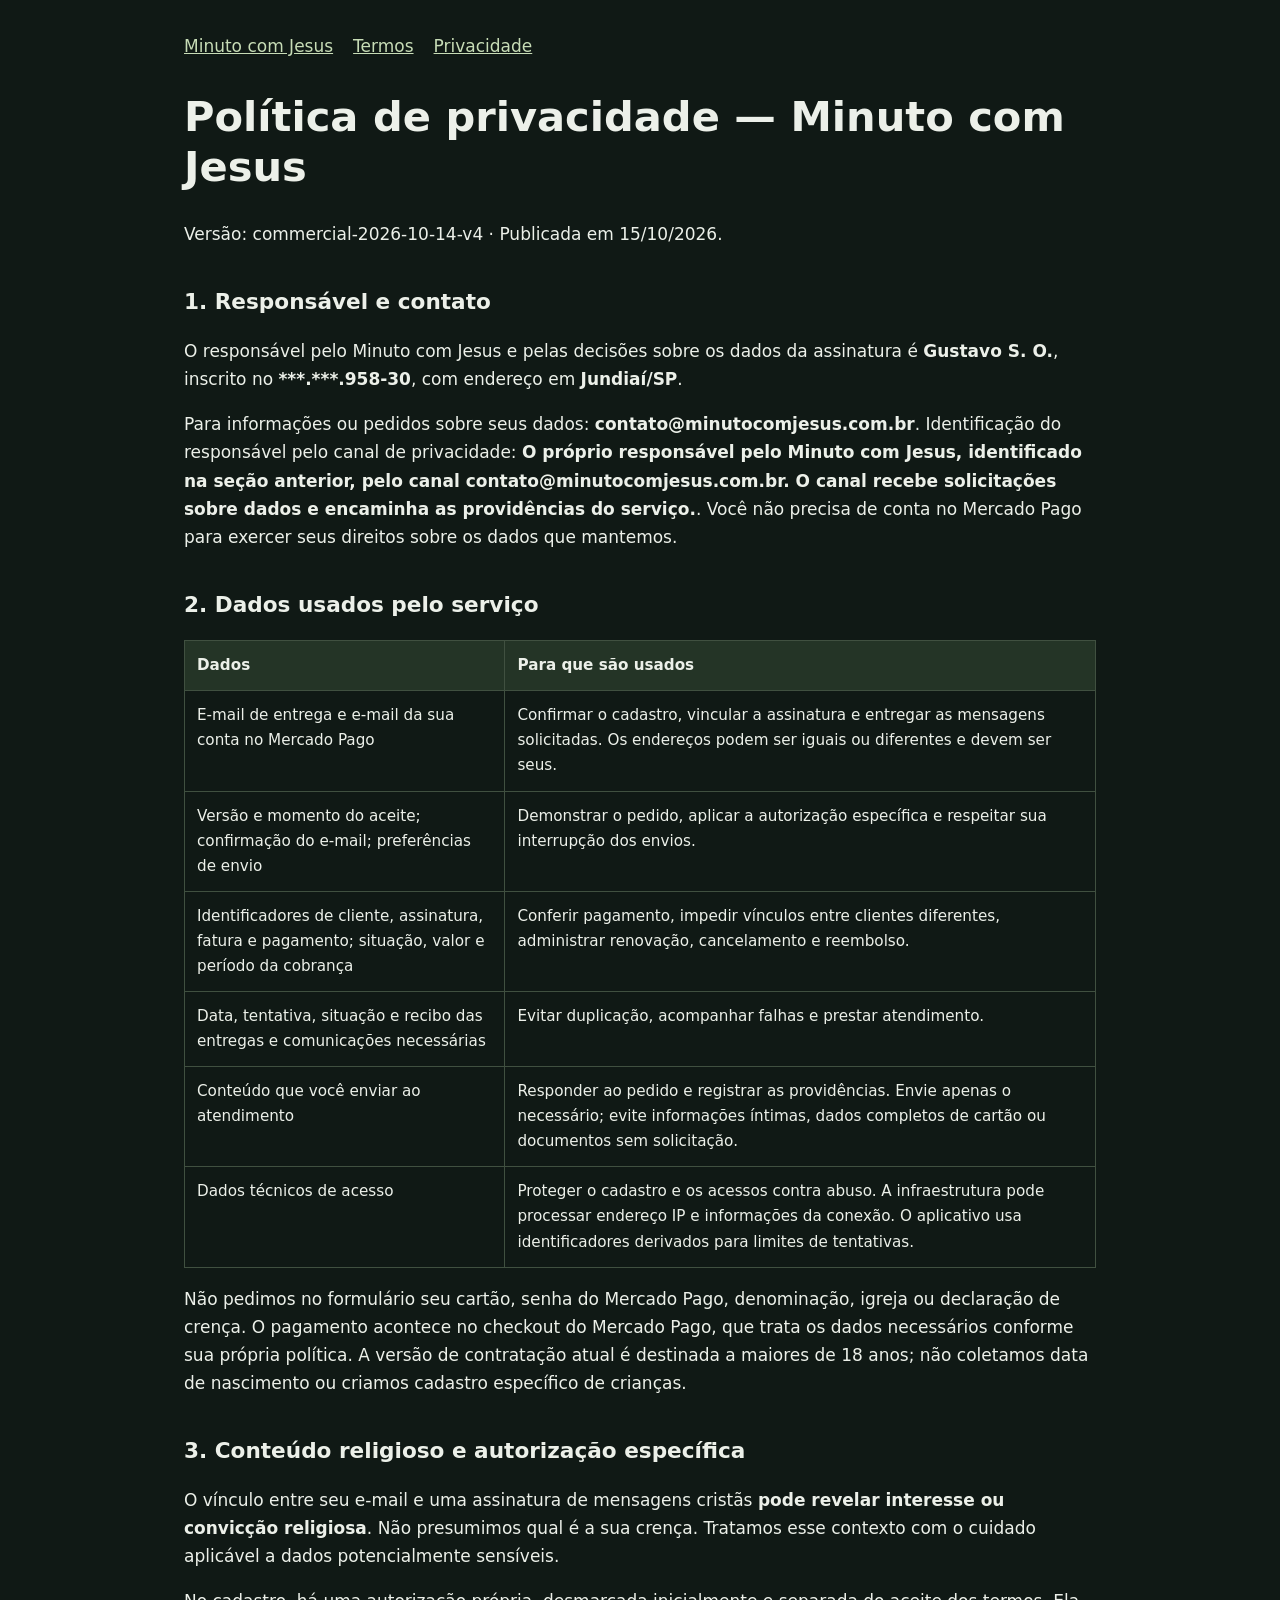
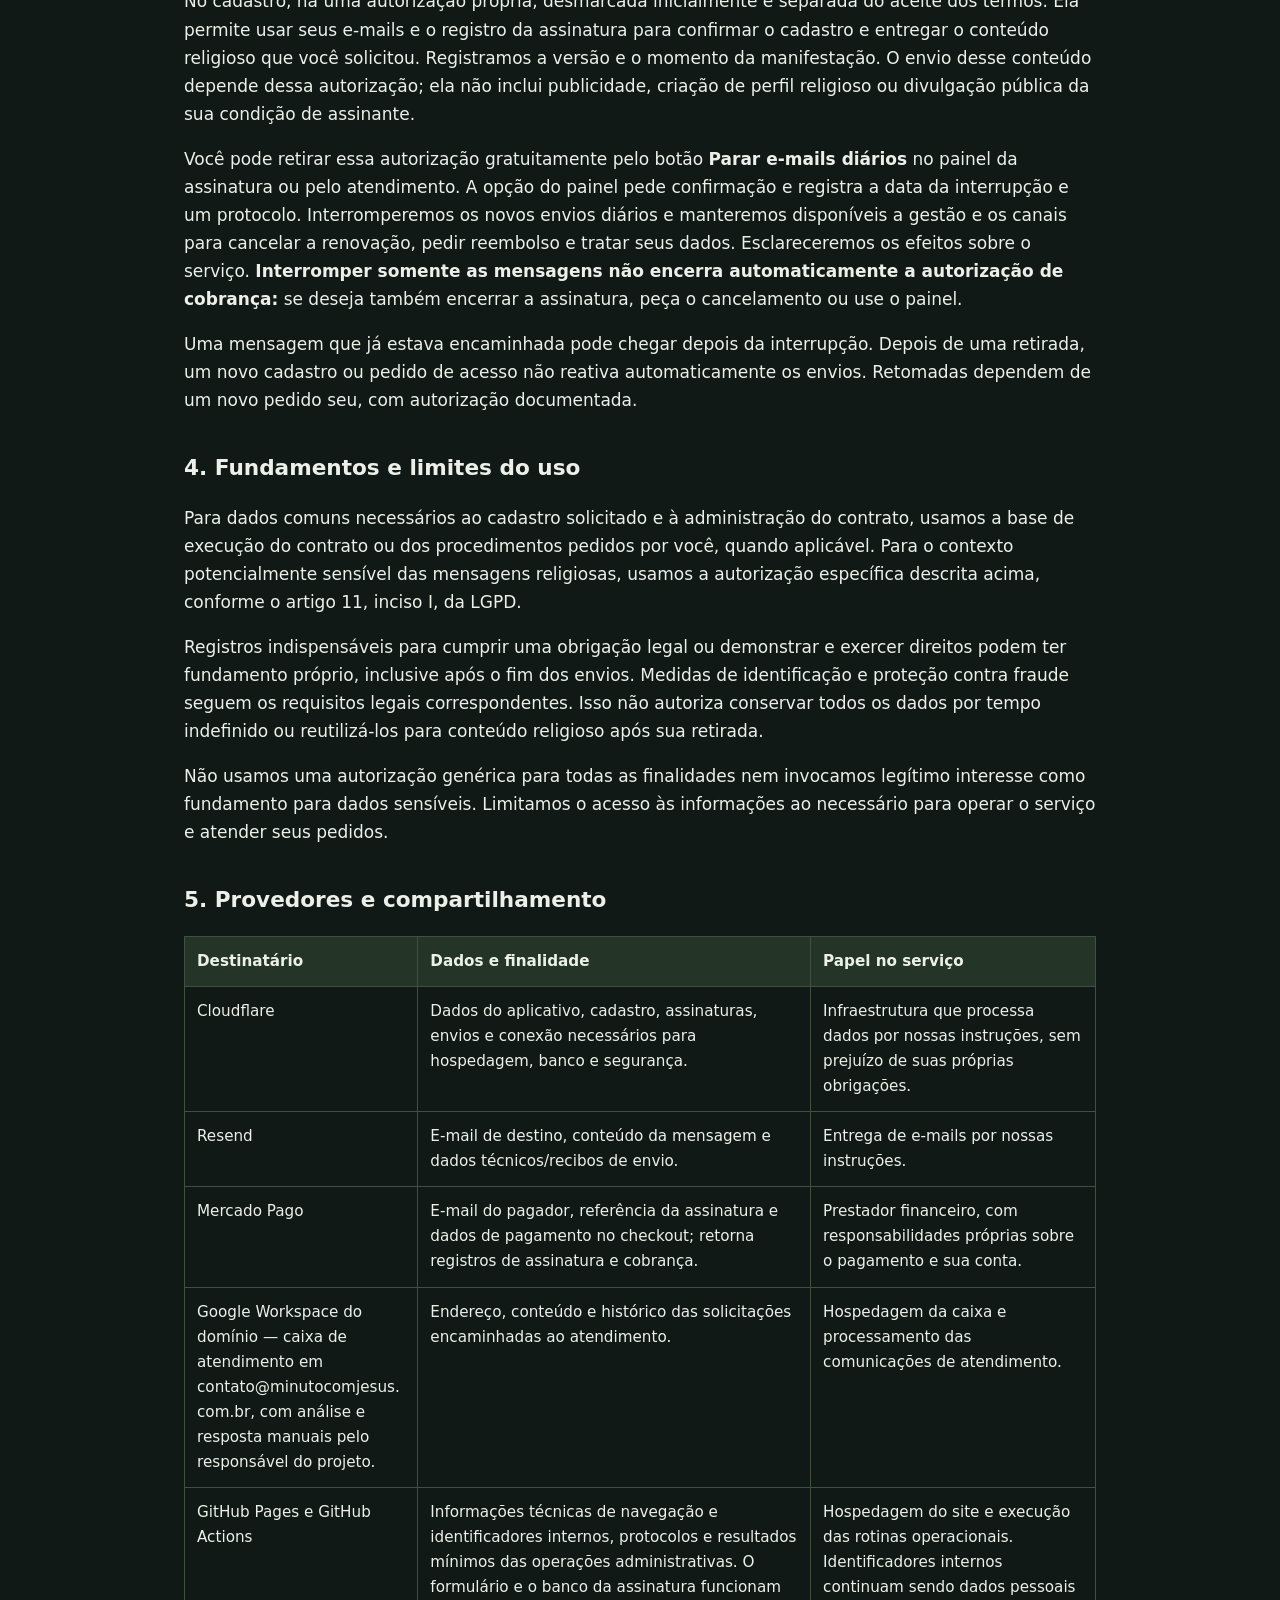
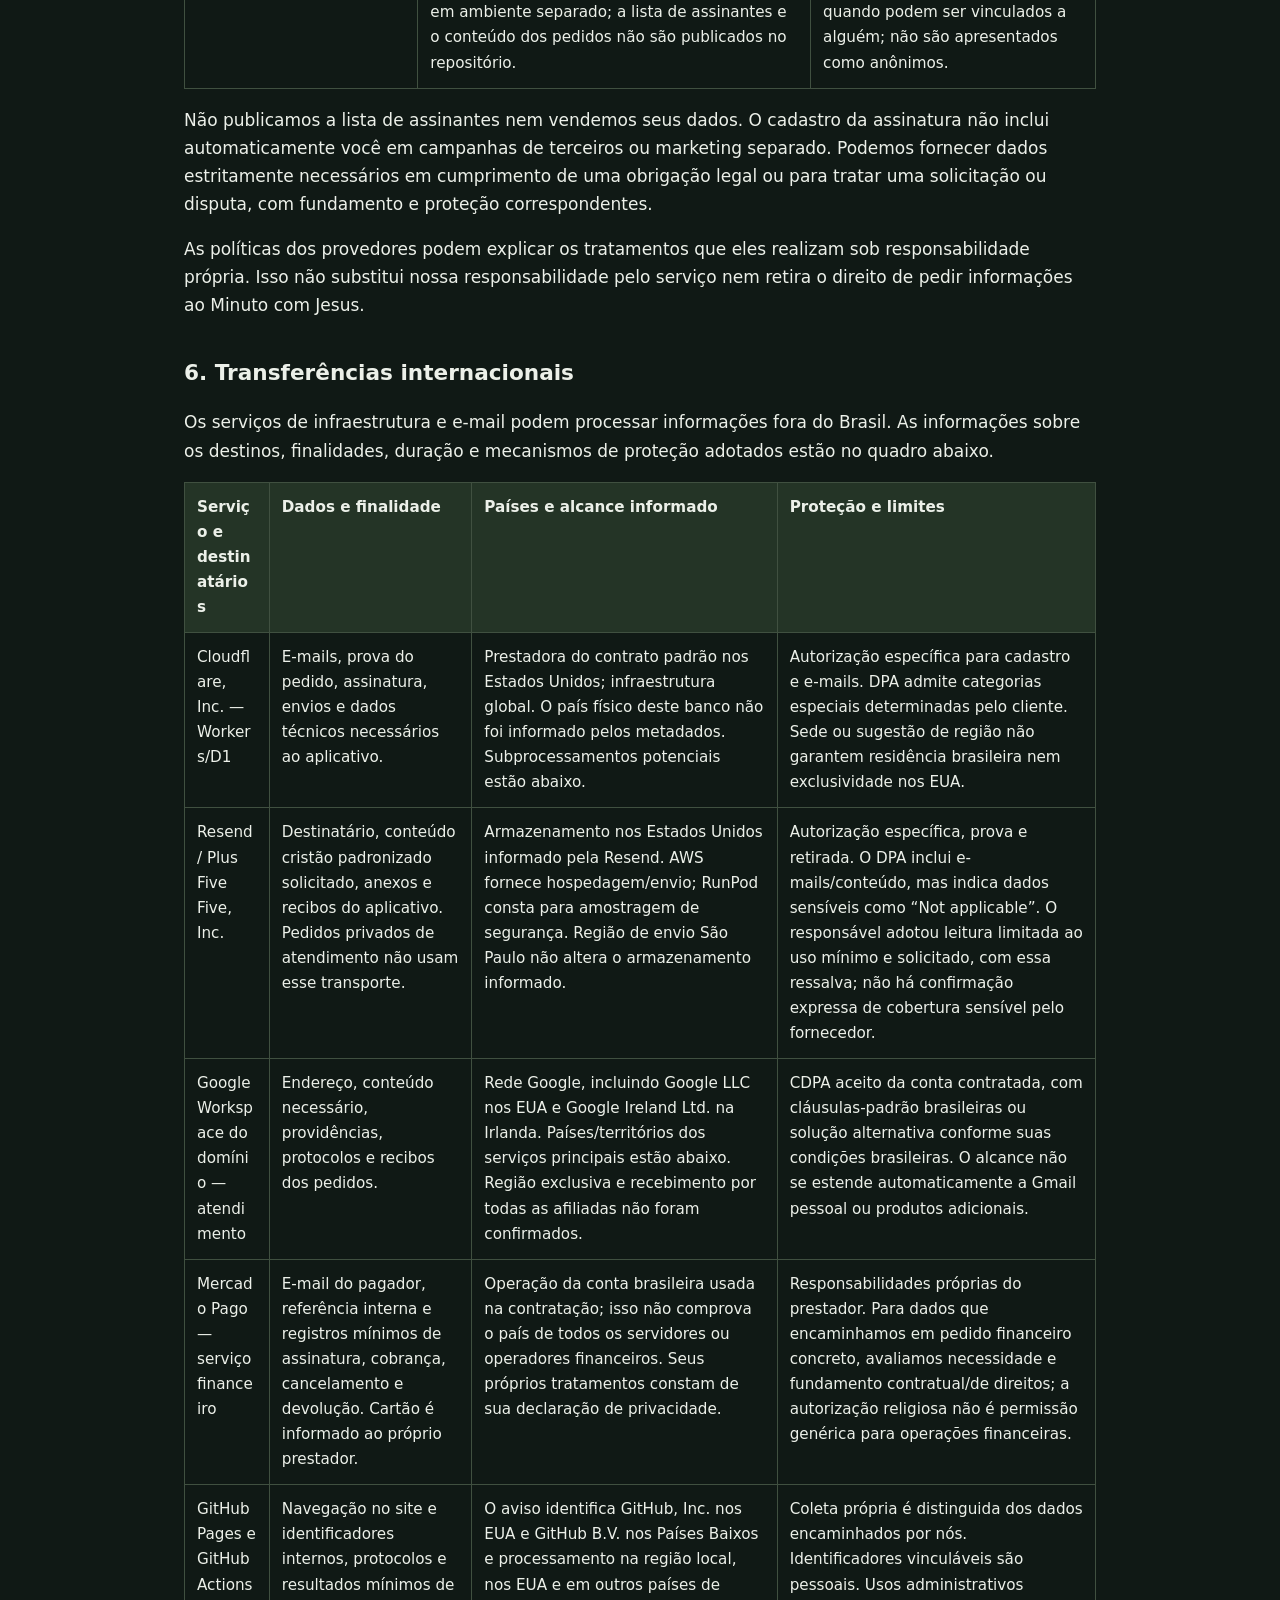
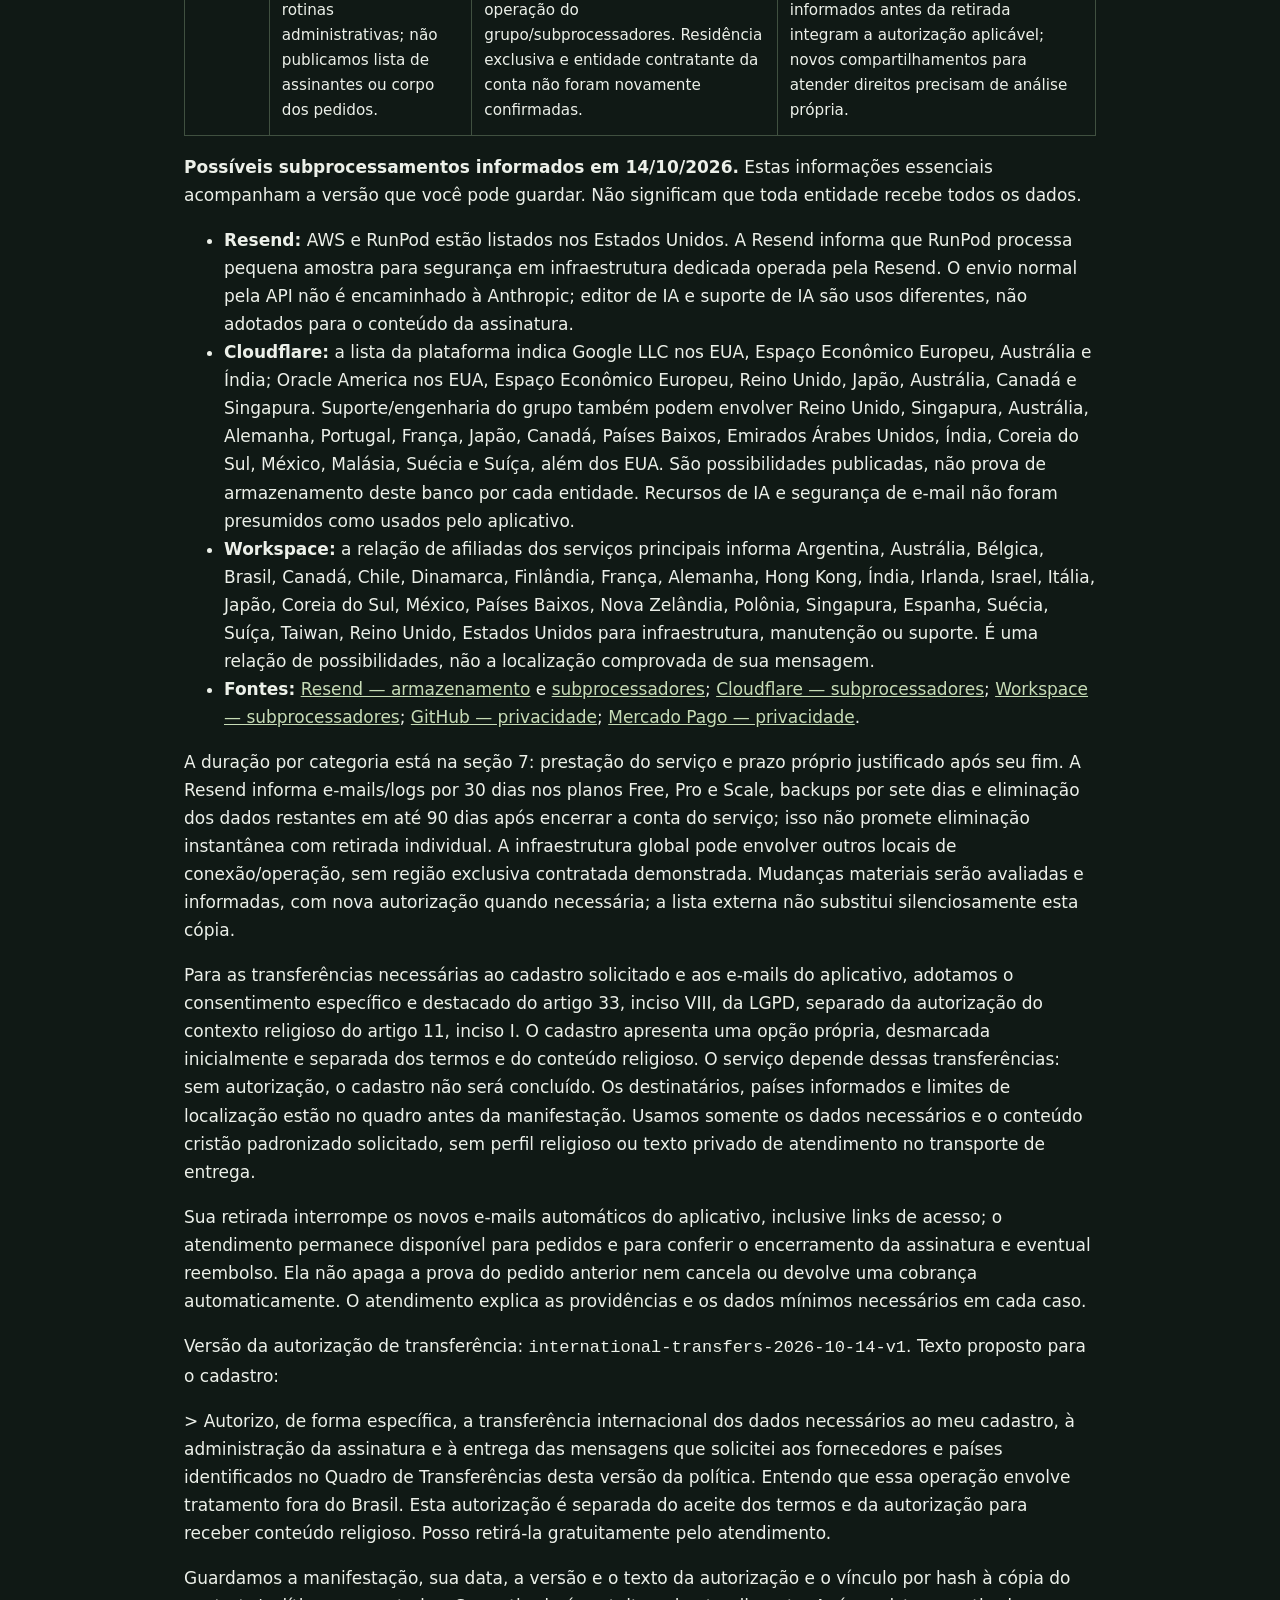
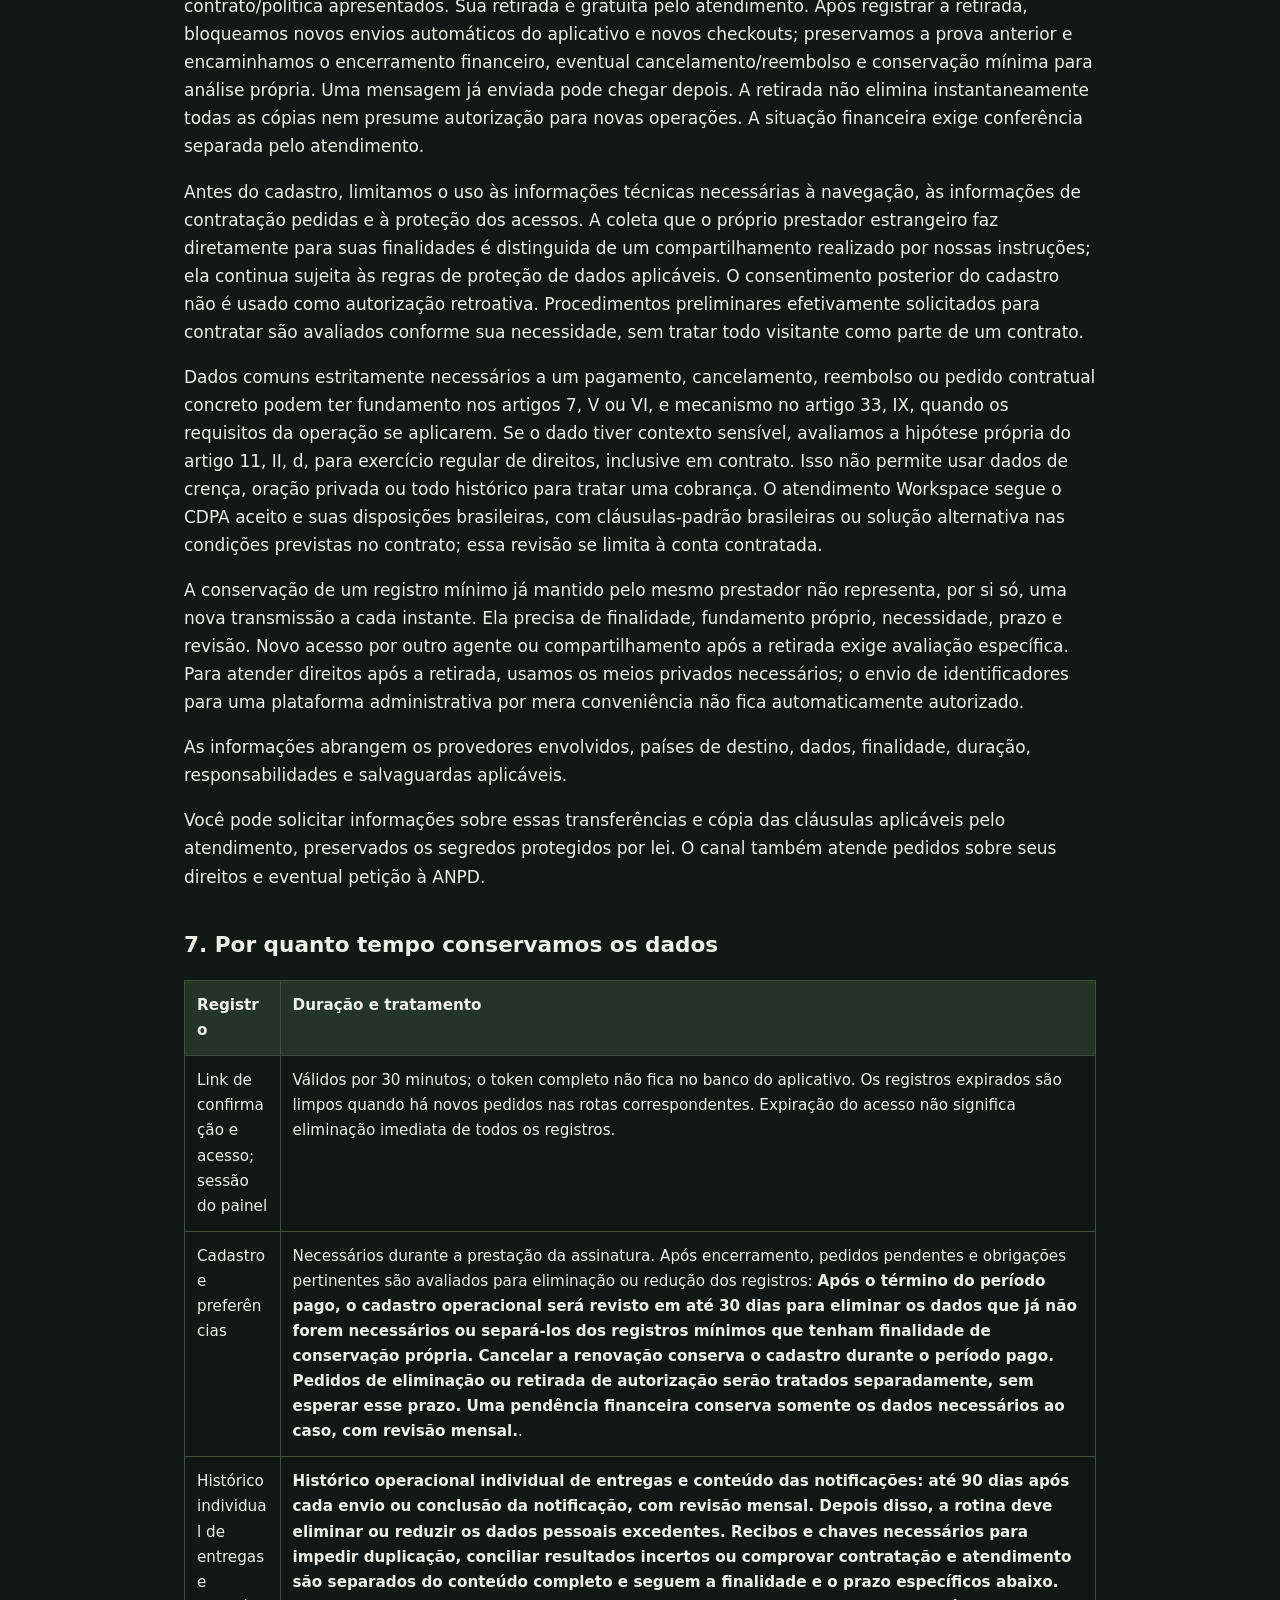
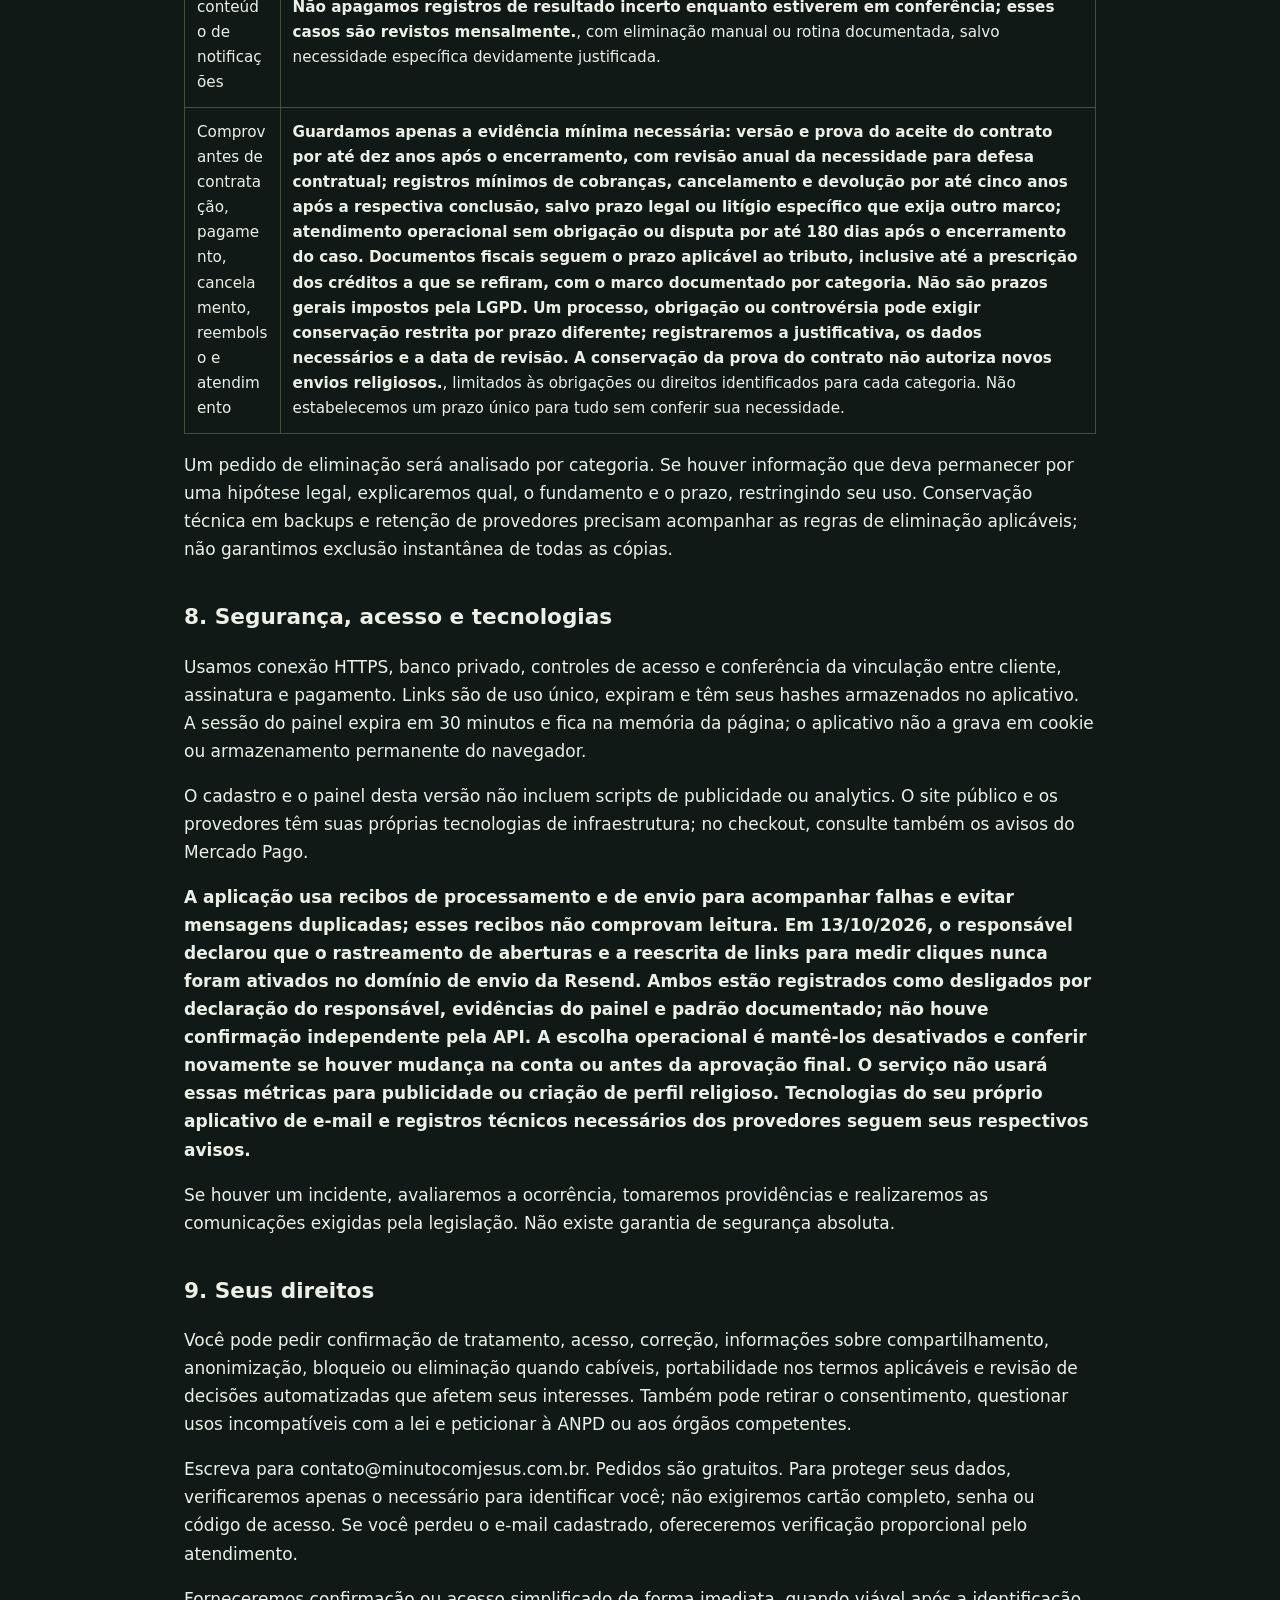
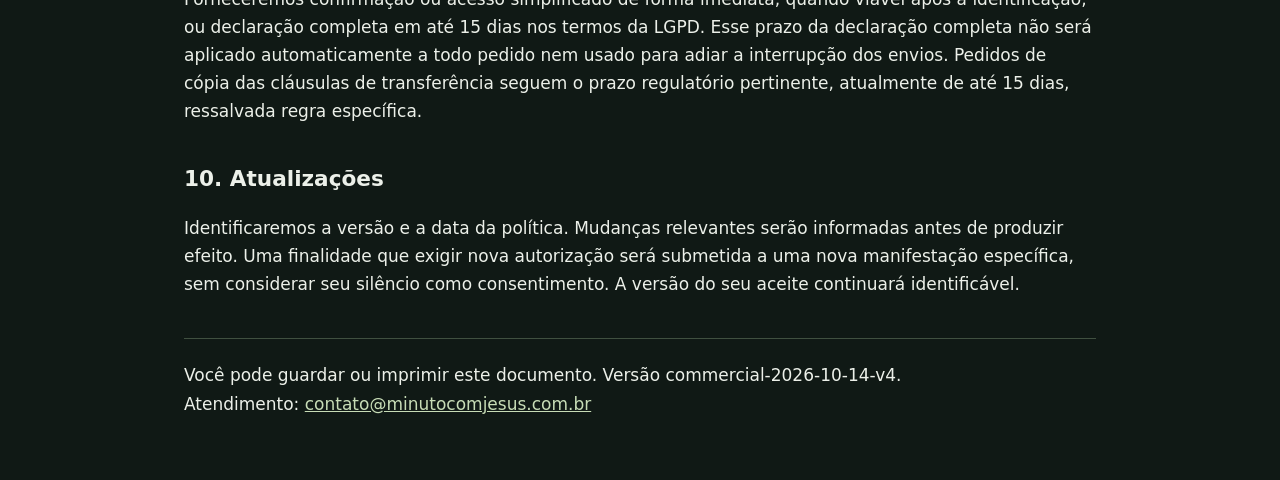
==== site/privacidade.html @ ff546849 "Publicar termos e privacidade com identificação autorizada" ====
<!doctype html>
<html lang="pt-BR"><head><meta charset="utf-8"><meta name="viewport" content="width=device-width, initial-scale=1">
<title>Política de privacidade — Minuto com Jesus</title>
<style>
:root{color-scheme:dark}*{box-sizing:border-box}body{margin:0;background:#101915;color:#ecf0e9;font:17px/1.65 system-ui,sans-serif}main{max-width:960px;margin:auto;padding:32px 24px 64px}nav{display:flex;flex-wrap:wrap;gap:20px;margin-bottom:32px}a{color:#c7dcb6}h1{font-size:clamp(1.9rem,5vw,2.6rem);line-height:1.2}h2{font-size:1.35rem;margin-top:36px}p{overflow-wrap:anywhere}table{border-collapse:collapse;width:100%;font-size:.95rem}th,td{padding:12px;text-align:left;vertical-align:top;border:1px solid #405040;overflow-wrap:anywhere}th{background:#243426}.table-wrap{overflow-x:auto}footer{border-top:1px solid #405040;padding-top:22px;margin-top:40px}@media print{:root{color-scheme:light}body{background:white;color:black;font-size:11pt}a{color:black}main{max-width:none;padding:0}nav{display:none}th{background:#eee}th,td{border-color:#888}}
</style></head><body><main>
<nav aria-label="Navegação"><a href="./">Minuto com Jesus</a><a href="termos.html">Termos</a><a href="privacidade.html">Privacidade</a></nav>
<h1>Política de privacidade — Minuto com Jesus</h1>
<p>Versão: commercial-2026-10-14-v4 · Publicada em 15/10/2026.</p>
<h2>1. Responsável e contato</h2>
<p>O responsável pelo Minuto com Jesus e pelas decisões sobre os dados da assinatura é <strong>Gustavo S. O.</strong>, inscrito no <strong>***.***.958-30</strong>, com endereço em <strong>Jundiaí/SP</strong>.</p>
<p>Para informações ou pedidos sobre seus dados: <strong>contato@minutocomjesus.com.br</strong>. Identificação do responsável pelo canal de privacidade: <strong>O próprio responsável pelo Minuto com Jesus, identificado na seção anterior, pelo canal contato@minutocomjesus.com.br. O canal recebe solicitações sobre dados e encaminha as providências do serviço.</strong>. Você não precisa de conta no Mercado Pago para exercer seus direitos sobre os dados que mantemos.</p>
<h2>2. Dados usados pelo serviço</h2>
<div class="table-wrap"><table><tr><th>Dados</th><th>Para que são usados</th></tr><tr><td>E-mail de entrega e e-mail da sua conta no Mercado Pago</td><td>Confirmar o cadastro, vincular a assinatura e entregar as mensagens solicitadas. Os endereços podem ser iguais ou diferentes e devem ser seus.</td></tr><tr><td>Versão e momento do aceite; confirmação do e-mail; preferências de envio</td><td>Demonstrar o pedido, aplicar a autorização específica e respeitar sua interrupção dos envios.</td></tr><tr><td>Identificadores de cliente, assinatura, fatura e pagamento; situação, valor e período da cobrança</td><td>Conferir pagamento, impedir vínculos entre clientes diferentes, administrar renovação, cancelamento e reembolso.</td></tr><tr><td>Data, tentativa, situação e recibo das entregas e comunicações necessárias</td><td>Evitar duplicação, acompanhar falhas e prestar atendimento.</td></tr><tr><td>Conteúdo que você enviar ao atendimento</td><td>Responder ao pedido e registrar as providências. Envie apenas o necessário; evite informações íntimas, dados completos de cartão ou documentos sem solicitação.</td></tr><tr><td>Dados técnicos de acesso</td><td>Proteger o cadastro e os acessos contra abuso. A infraestrutura pode processar endereço IP e informações da conexão. O aplicativo usa identificadores derivados para limites de tentativas.</td></tr></table></div>
<p>Não pedimos no formulário seu cartão, senha do Mercado Pago, denominação, igreja ou declaração de crença. O pagamento acontece no checkout do Mercado Pago, que trata os dados necessários conforme sua própria política. A versão de contratação atual é destinada a maiores de 18 anos; não coletamos data de nascimento ou criamos cadastro específico de crianças.</p>
<h2>3. Conteúdo religioso e autorização específica</h2>
<p>O vínculo entre seu e-mail e uma assinatura de mensagens cristãs <strong>pode revelar interesse ou convicção religiosa</strong>. Não presumimos qual é a sua crença. Tratamos esse contexto com o cuidado aplicável a dados potencialmente sensíveis.</p>
<p>No cadastro, há uma autorização própria, desmarcada inicialmente e separada do aceite dos termos. Ela permite usar seus e-mails e o registro da assinatura para confirmar o cadastro e entregar o conteúdo religioso que você solicitou. Registramos a versão e o momento da manifestação. O envio desse conteúdo depende dessa autorização; ela não inclui publicidade, criação de perfil religioso ou divulgação pública da sua condição de assinante.</p>
<p>Você pode retirar essa autorização gratuitamente pelo botão <strong>Parar e-mails diários</strong> no painel da assinatura ou pelo atendimento. A opção do painel pede confirmação e registra a data da interrupção e um protocolo. Interromperemos os novos envios diários e manteremos disponíveis a gestão e os canais para cancelar a renovação, pedir reembolso e tratar seus dados. Esclareceremos os efeitos sobre o serviço. <strong>Interromper somente as mensagens não encerra automaticamente a autorização de cobrança:</strong> se deseja também encerrar a assinatura, peça o cancelamento ou use o painel.</p>
<p>Uma mensagem que já estava encaminhada pode chegar depois da interrupção. Depois de uma retirada, um novo cadastro ou pedido de acesso não reativa automaticamente os envios. Retomadas dependem de um novo pedido seu, com autorização documentada.</p>
<h2>4. Fundamentos e limites do uso</h2>
<p>Para dados comuns necessários ao cadastro solicitado e à administração do contrato, usamos a base de execução do contrato ou dos procedimentos pedidos por você, quando aplicável. Para o contexto potencialmente sensível das mensagens religiosas, usamos a autorização específica descrita acima, conforme o artigo 11, inciso I, da LGPD.</p>
<p>Registros indispensáveis para cumprir uma obrigação legal ou demonstrar e exercer direitos podem ter fundamento próprio, inclusive após o fim dos envios. Medidas de identificação e proteção contra fraude seguem os requisitos legais correspondentes. Isso não autoriza conservar todos os dados por tempo indefinido ou reutilizá-los para conteúdo religioso após sua retirada.</p>
<p>Não usamos uma autorização genérica para todas as finalidades nem invocamos legítimo interesse como fundamento para dados sensíveis. Limitamos o acesso às informações ao necessário para operar o serviço e atender seus pedidos.</p>
<h2>5. Provedores e compartilhamento</h2>
<div class="table-wrap"><table><tr><th>Destinatário</th><th>Dados e finalidade</th><th>Papel no serviço</th></tr><tr><td>Cloudflare</td><td>Dados do aplicativo, cadastro, assinaturas, envios e conexão necessários para hospedagem, banco e segurança.</td><td>Infraestrutura que processa dados por nossas instruções, sem prejuízo de suas próprias obrigações.</td></tr><tr><td>Resend</td><td>E-mail de destino, conteúdo da mensagem e dados técnicos/recibos de envio.</td><td>Entrega de e-mails por nossas instruções.</td></tr><tr><td>Mercado Pago</td><td>E-mail do pagador, referência da assinatura e dados de pagamento no checkout; retorna registros de assinatura e cobrança.</td><td>Prestador financeiro, com responsabilidades próprias sobre o pagamento e sua conta.</td></tr><tr><td>Google Workspace do domínio — caixa de atendimento em contato@minutocomjesus.com.br, com análise e resposta manuais pelo responsável do projeto.</td><td>Endereço, conteúdo e histórico das solicitações encaminhadas ao atendimento.</td><td>Hospedagem da caixa e processamento das comunicações de atendimento.</td></tr><tr><td>GitHub Pages e GitHub Actions</td><td>Informações técnicas de navegação e identificadores internos, protocolos e resultados mínimos das operações administrativas. O formulário e o banco da assinatura funcionam em ambiente separado; a lista de assinantes e o conteúdo dos pedidos não são publicados no repositório.</td><td>Hospedagem do site e execução das rotinas operacionais. Identificadores internos continuam sendo dados pessoais quando podem ser vinculados a alguém; não são apresentados como anônimos.</td></tr></table></div>
<p>Não publicamos a lista de assinantes nem vendemos seus dados. O cadastro da assinatura não inclui automaticamente você em campanhas de terceiros ou marketing separado. Podemos fornecer dados estritamente necessários em cumprimento de uma obrigação legal ou para tratar uma solicitação ou disputa, com fundamento e proteção correspondentes.</p>
<p>As políticas dos provedores podem explicar os tratamentos que eles realizam sob responsabilidade própria. Isso não substitui nossa responsabilidade pelo serviço nem retira o direito de pedir informações ao Minuto com Jesus.</p>
<h2>6. Transferências internacionais</h2>
<p>Os serviços de infraestrutura e e-mail podem processar informações fora do Brasil. As informações sobre os destinos, finalidades, duração e mecanismos de proteção adotados estão no quadro abaixo.</p>
<div class="table-wrap"><table><tr><th>Serviço e destinatários</th><th>Dados e finalidade</th><th>Países e alcance informado</th><th>Proteção e limites</th></tr><tr><td>Cloudflare, Inc. — Workers/D1</td><td>E-mails, prova do pedido, assinatura, envios e dados técnicos necessários ao aplicativo.</td><td>Prestadora do contrato padrão nos Estados Unidos; infraestrutura global. O país físico deste banco não foi informado pelos metadados. Subprocessamentos potenciais estão abaixo.</td><td>Autorização específica para cadastro e e-mails. DPA admite categorias especiais determinadas pelo cliente. Sede ou sugestão de região não garantem residência brasileira nem exclusividade nos EUA.</td></tr><tr><td>Resend / Plus Five Five, Inc.</td><td>Destinatário, conteúdo cristão padronizado solicitado, anexos e recibos do aplicativo. Pedidos privados de atendimento não usam esse transporte.</td><td>Armazenamento nos Estados Unidos informado pela Resend. AWS fornece hospedagem/envio; RunPod consta para amostragem de segurança. Região de envio São Paulo não altera o armazenamento informado.</td><td>Autorização específica, prova e retirada. O DPA inclui e-mails/conteúdo, mas indica dados sensíveis como “Not applicable”. O responsável adotou leitura limitada ao uso mínimo e solicitado, com essa ressalva; não há confirmação expressa de cobertura sensível pelo fornecedor.</td></tr><tr><td>Google Workspace do domínio — atendimento</td><td>Endereço, conteúdo necessário, providências, protocolos e recibos dos pedidos.</td><td>Rede Google, incluindo Google LLC nos EUA e Google Ireland Ltd. na Irlanda. Países/territórios dos serviços principais estão abaixo. Região exclusiva e recebimento por todas as afiliadas não foram confirmados.</td><td>CDPA aceito da conta contratada, com cláusulas-padrão brasileiras ou solução alternativa conforme suas condições brasileiras. O alcance não se estende automaticamente a Gmail pessoal ou produtos adicionais.</td></tr><tr><td>Mercado Pago — serviço financeiro</td><td>E-mail do pagador, referência interna e registros mínimos de assinatura, cobrança, cancelamento e devolução. Cartão é informado ao próprio prestador.</td><td>Operação da conta brasileira usada na contratação; isso não comprova o país de todos os servidores ou operadores financeiros. Seus próprios tratamentos constam de sua declaração de privacidade.</td><td>Responsabilidades próprias do prestador. Para dados que encaminhamos em pedido financeiro concreto, avaliamos necessidade e fundamento contratual/de direitos; a autorização religiosa não é permissão genérica para operações financeiras.</td></tr><tr><td>GitHub Pages e GitHub Actions</td><td>Navegação no site e identificadores internos, protocolos e resultados mínimos de rotinas administrativas; não publicamos lista de assinantes ou corpo dos pedidos.</td><td>O aviso identifica GitHub, Inc. nos EUA e GitHub B.V. nos Países Baixos e processamento na região local, nos EUA e em outros países de operação do grupo/subprocessadores. Residência exclusiva e entidade contratante da conta não foram novamente confirmadas.</td><td>Coleta própria é distinguida dos dados encaminhados por nós. Identificadores vinculáveis são pessoais. Usos administrativos informados antes da retirada integram a autorização aplicável; novos compartilhamentos para atender direitos precisam de análise própria.</td></tr></table></div>
<p><strong>Possíveis subprocessamentos informados em 14/10/2026.</strong> Estas informações essenciais acompanham a versão que você pode guardar. Não significam que toda entidade recebe todos os dados.</p>
<ul><li><strong>Resend:</strong> AWS e RunPod estão listados nos Estados Unidos. A Resend informa que RunPod processa pequena amostra para segurança em infraestrutura dedicada operada pela Resend. O envio normal pela API não é encaminhado à Anthropic; editor de IA e suporte de IA são usos diferentes, não adotados para o conteúdo da assinatura.</li><li><strong>Cloudflare:</strong> a lista da plataforma indica Google LLC nos EUA, Espaço Econômico Europeu, Austrália e Índia; Oracle America nos EUA, Espaço Econômico Europeu, Reino Unido, Japão, Austrália, Canadá e Singapura. Suporte/engenharia do grupo também podem envolver Reino Unido, Singapura, Austrália, Alemanha, Portugal, França, Japão, Canadá, Países Baixos, Emirados Árabes Unidos, Índia, Coreia do Sul, México, Malásia, Suécia e Suíça, além dos EUA. São possibilidades publicadas, não prova de armazenamento deste banco por cada entidade. Recursos de IA e segurança de e-mail não foram presumidos como usados pelo aplicativo.</li><li><strong>Workspace:</strong> a relação de afiliadas dos serviços principais informa Argentina, Austrália, Bélgica, Brasil, Canadá, Chile, Dinamarca, Finlândia, França, Alemanha, Hong Kong, Índia, Irlanda, Israel, Itália, Japão, Coreia do Sul, México, Países Baixos, Nova Zelândia, Polônia, Singapura, Espanha, Suécia, Suíça, Taiwan, Reino Unido, Estados Unidos para infraestrutura, manutenção ou suporte. É uma relação de possibilidades, não a localização comprovada de sua mensagem.</li><li><strong>Fontes:</strong> <a href="https://resend.com/security/gdpr">Resend — armazenamento</a> e <a href="https://resend.com/legal/subprocessors">subprocessadores</a>; <a href="https://www.cloudflare.com/gdpr/subprocessors/cloudflare-services/">Cloudflare — subprocessadores</a>; <a href="https://workspace.google.com/terms/subprocessors/">Workspace — subprocessadores</a>; <a href="https://docs.github.com/en/site-policy/privacy-policies/github-general-privacy-statement">GitHub — privacidade</a>; <a href="https://www.mercadopago.com.br/privacidade/declaracao-privacidade">Mercado Pago — privacidade</a>.</li></ul>
<p>A duração por categoria está na seção 7: prestação do serviço e prazo próprio justificado após seu fim. A Resend informa e-mails/logs por 30 dias nos planos Free, Pro e Scale, backups por sete dias e eliminação dos dados restantes em até 90 dias após encerrar a conta do serviço; isso não promete eliminação instantânea com retirada individual. A infraestrutura global pode envolver outros locais de conexão/operação, sem região exclusiva contratada demonstrada. Mudanças materiais serão avaliadas e informadas, com nova autorização quando necessária; a lista externa não substitui silenciosamente esta cópia.</p>
<p>Para as transferências necessárias ao cadastro solicitado e aos e-mails do aplicativo, adotamos o consentimento específico e destacado do artigo 33, inciso VIII, da LGPD, separado da autorização do contexto religioso do artigo 11, inciso I. O cadastro apresenta uma opção própria, desmarcada inicialmente e separada dos termos e do conteúdo religioso. O serviço depende dessas transferências: sem autorização, o cadastro não será concluído. Os destinatários, países informados e limites de localização estão no quadro antes da manifestação. Usamos somente os dados necessários e o conteúdo cristão padronizado solicitado, sem perfil religioso ou texto privado de atendimento no transporte de entrega.</p>
<p>Sua retirada interrompe os novos e-mails automáticos do aplicativo, inclusive links de acesso; o atendimento permanece disponível para pedidos e para conferir o encerramento da assinatura e eventual reembolso. Ela não apaga a prova do pedido anterior nem cancela ou devolve uma cobrança automaticamente. O atendimento explica as providências e os dados mínimos necessários em cada caso.</p>
<p>Versão da autorização de transferência: <code>international-transfers-2026-10-14-v1</code>. Texto proposto para o cadastro:</p>
<p>&gt; Autorizo, de forma específica, a transferência internacional dos dados necessários ao meu cadastro, à administração da assinatura e à entrega das mensagens que solicitei aos fornecedores e países identificados no Quadro de Transferências desta versão da política. Entendo que essa operação envolve tratamento fora do Brasil. Esta autorização é separada do aceite dos termos e da autorização para receber conteúdo religioso. Posso retirá-la gratuitamente pelo atendimento.</p>
<p>Guardamos a manifestação, sua data, a versão e o texto da autorização e o vínculo por hash à cópia do contrato/política apresentados. Sua retirada é gratuita pelo atendimento. Após registrar a retirada, bloqueamos novos envios automáticos do aplicativo e novos checkouts; preservamos a prova anterior e encaminhamos o encerramento financeiro, eventual cancelamento/reembolso e conservação mínima para análise própria. Uma mensagem já enviada pode chegar depois. A retirada não elimina instantaneamente todas as cópias nem presume autorização para novas operações. A situação financeira exige conferência separada pelo atendimento.</p>
<p>Antes do cadastro, limitamos o uso às informações técnicas necessárias à navegação, às informações de contratação pedidas e à proteção dos acessos. A coleta que o próprio prestador estrangeiro faz diretamente para suas finalidades é distinguida de um compartilhamento realizado por nossas instruções; ela continua sujeita às regras de proteção de dados aplicáveis. O consentimento posterior do cadastro não é usado como autorização retroativa. Procedimentos preliminares efetivamente solicitados para contratar são avaliados conforme sua necessidade, sem tratar todo visitante como parte de um contrato.</p>
<p>Dados comuns estritamente necessários a um pagamento, cancelamento, reembolso ou pedido contratual concreto podem ter fundamento nos artigos 7, V ou VI, e mecanismo no artigo 33, IX, quando os requisitos da operação se aplicarem. Se o dado tiver contexto sensível, avaliamos a hipótese própria do artigo 11, II, d, para exercício regular de direitos, inclusive em contrato. Isso não permite usar dados de crença, oração privada ou todo histórico para tratar uma cobrança. O atendimento Workspace segue o CDPA aceito e suas disposições brasileiras, com cláusulas-padrão brasileiras ou solução alternativa nas condições previstas no contrato; essa revisão se limita à conta contratada.</p>
<p>A conservação de um registro mínimo já mantido pelo mesmo prestador não representa, por si só, uma nova transmissão a cada instante. Ela precisa de finalidade, fundamento próprio, necessidade, prazo e revisão. Novo acesso por outro agente ou compartilhamento após a retirada exige avaliação específica. Para atender direitos após a retirada, usamos os meios privados necessários; o envio de identificadores para uma plataforma administrativa por mera conveniência não fica automaticamente autorizado.</p>
<p>As informações abrangem os provedores envolvidos, países de destino, dados, finalidade, duração, responsabilidades e salvaguardas aplicáveis.</p>
<p>Você pode solicitar informações sobre essas transferências e cópia das cláusulas aplicáveis pelo atendimento, preservados os segredos protegidos por lei. O canal também atende pedidos sobre seus direitos e eventual petição à ANPD.</p>
<h2>7. Por quanto tempo conservamos os dados</h2>
<div class="table-wrap"><table><tr><th>Registro</th><th>Duração e tratamento</th></tr><tr><td>Link de confirmação e acesso; sessão do painel</td><td>Válidos por 30 minutos; o token completo não fica no banco do aplicativo. Os registros expirados são limpos quando há novos pedidos nas rotas correspondentes. Expiração do acesso não significa eliminação imediata de todos os registros.</td></tr><tr><td>Cadastro e preferências</td><td>Necessários durante a prestação da assinatura. Após encerramento, pedidos pendentes e obrigações pertinentes são avaliados para eliminação ou redução dos registros: <strong>Após o término do período pago, o cadastro operacional será revisto em até 30 dias para eliminar os dados que já não forem necessários ou separá-los dos registros mínimos que tenham finalidade de conservação própria. Cancelar a renovação conserva o cadastro durante o período pago. Pedidos de eliminação ou retirada de autorização serão tratados separadamente, sem esperar esse prazo. Uma pendência financeira conserva somente os dados necessários ao caso, com revisão mensal.</strong>.</td></tr><tr><td>Histórico individual de entregas e conteúdo de notificações</td><td><strong>Histórico operacional individual de entregas e conteúdo das notificações: até 90 dias após cada envio ou conclusão da notificação, com revisão mensal. Depois disso, a rotina deve eliminar ou reduzir os dados pessoais excedentes. Recibos e chaves necessários para impedir duplicação, conciliar resultados incertos ou comprovar contratação e atendimento são separados do conteúdo completo e seguem a finalidade e o prazo específicos abaixo. Não apagamos registros de resultado incerto enquanto estiverem em conferência; esses casos são revistos mensalmente.</strong>, com eliminação manual ou rotina documentada, salvo necessidade específica devidamente justificada.</td></tr><tr><td>Comprovantes de contratação, pagamento, cancelamento, reembolso e atendimento</td><td><strong>Guardamos apenas a evidência mínima necessária: versão e prova do aceite do contrato por até dez anos após o encerramento, com revisão anual da necessidade para defesa contratual; registros mínimos de cobranças, cancelamento e devolução por até cinco anos após a respectiva conclusão, salvo prazo legal ou litígio específico que exija outro marco; atendimento operacional sem obrigação ou disputa por até 180 dias após o encerramento do caso. Documentos fiscais seguem o prazo aplicável ao tributo, inclusive até a prescrição dos créditos a que se refiram, com o marco documentado por categoria. Não são prazos gerais impostos pela LGPD. Um processo, obrigação ou controvérsia pode exigir conservação restrita por prazo diferente; registraremos a justificativa, os dados necessários e a data de revisão. A conservação da prova do contrato não autoriza novos envios religiosos.</strong>, limitados às obrigações ou direitos identificados para cada categoria. Não estabelecemos um prazo único para tudo sem conferir sua necessidade.</td></tr></table></div>
<p>Um pedido de eliminação será analisado por categoria. Se houver informação que deva permanecer por uma hipótese legal, explicaremos qual, o fundamento e o prazo, restringindo seu uso. Conservação técnica em backups e retenção de provedores precisam acompanhar as regras de eliminação aplicáveis; não garantimos exclusão instantânea de todas as cópias.</p>
<h2>8. Segurança, acesso e tecnologias</h2>
<p>Usamos conexão HTTPS, banco privado, controles de acesso e conferência da vinculação entre cliente, assinatura e pagamento. Links são de uso único, expiram e têm seus hashes armazenados no aplicativo. A sessão do painel expira em 30 minutos e fica na memória da página; o aplicativo não a grava em cookie ou armazenamento permanente do navegador.</p>
<p>O cadastro e o painel desta versão não incluem scripts de publicidade ou analytics. O site público e os provedores têm suas próprias tecnologias de infraestrutura; no checkout, consulte também os avisos do Mercado Pago.</p>
<p><strong>A aplicação usa recibos de processamento e de envio para acompanhar falhas e evitar mensagens duplicadas; esses recibos não comprovam leitura. Em 13/10/2026, o responsável declarou que o rastreamento de aberturas e a reescrita de links para medir cliques nunca foram ativados no domínio de envio da Resend. Ambos estão registrados como desligados por declaração do responsável, evidências do painel e padrão documentado; não houve confirmação independente pela API. A escolha operacional é mantê-los desativados e conferir novamente se houver mudança na conta ou antes da aprovação final. O serviço não usará essas métricas para publicidade ou criação de perfil religioso. Tecnologias do seu próprio aplicativo de e-mail e registros técnicos necessários dos provedores seguem seus respectivos avisos.</strong></p>
<p>Se houver um incidente, avaliaremos a ocorrência, tomaremos providências e realizaremos as comunicações exigidas pela legislação. Não existe garantia de segurança absoluta.</p>
<h2>9. Seus direitos</h2>
<p>Você pode pedir confirmação de tratamento, acesso, correção, informações sobre compartilhamento, anonimização, bloqueio ou eliminação quando cabíveis, portabilidade nos termos aplicáveis e revisão de decisões automatizadas que afetem seus interesses. Também pode retirar o consentimento, questionar usos incompatíveis com a lei e peticionar à ANPD ou aos órgãos competentes.</p>
<p>Escreva para contato@minutocomjesus.com.br. Pedidos são gratuitos. Para proteger seus dados, verificaremos apenas o necessário para identificar você; não exigiremos cartão completo, senha ou código de acesso. Se você perdeu o e-mail cadastrado, ofereceremos verificação proporcional pelo atendimento.</p>
<p>Forneceremos confirmação ou acesso simplificado de forma imediata, quando viável após a identificação, ou declaração completa em até 15 dias nos termos da LGPD. Esse prazo da declaração completa não será aplicado automaticamente a todo pedido nem usado para adiar a interrupção dos envios. Pedidos de cópia das cláusulas de transferência seguem o prazo regulatório pertinente, atualmente de até 15 dias, ressalvada regra específica.</p>
<h2>10. Atualizações</h2>
<p>Identificaremos a versão e a data da política. Mudanças relevantes serão informadas antes de produzir efeito. Uma finalidade que exigir nova autorização será submetida a uma nova manifestação específica, sem considerar seu silêncio como consentimento. A versão do seu aceite continuará identificável.</p>
<footer>Você pode guardar ou imprimir este documento. Versão commercial-2026-10-14-v4.<br>Atendimento: <a href="mailto:contato@minutocomjesus.com.br">contato@minutocomjesus.com.br</a></footer>
</main></body></html>
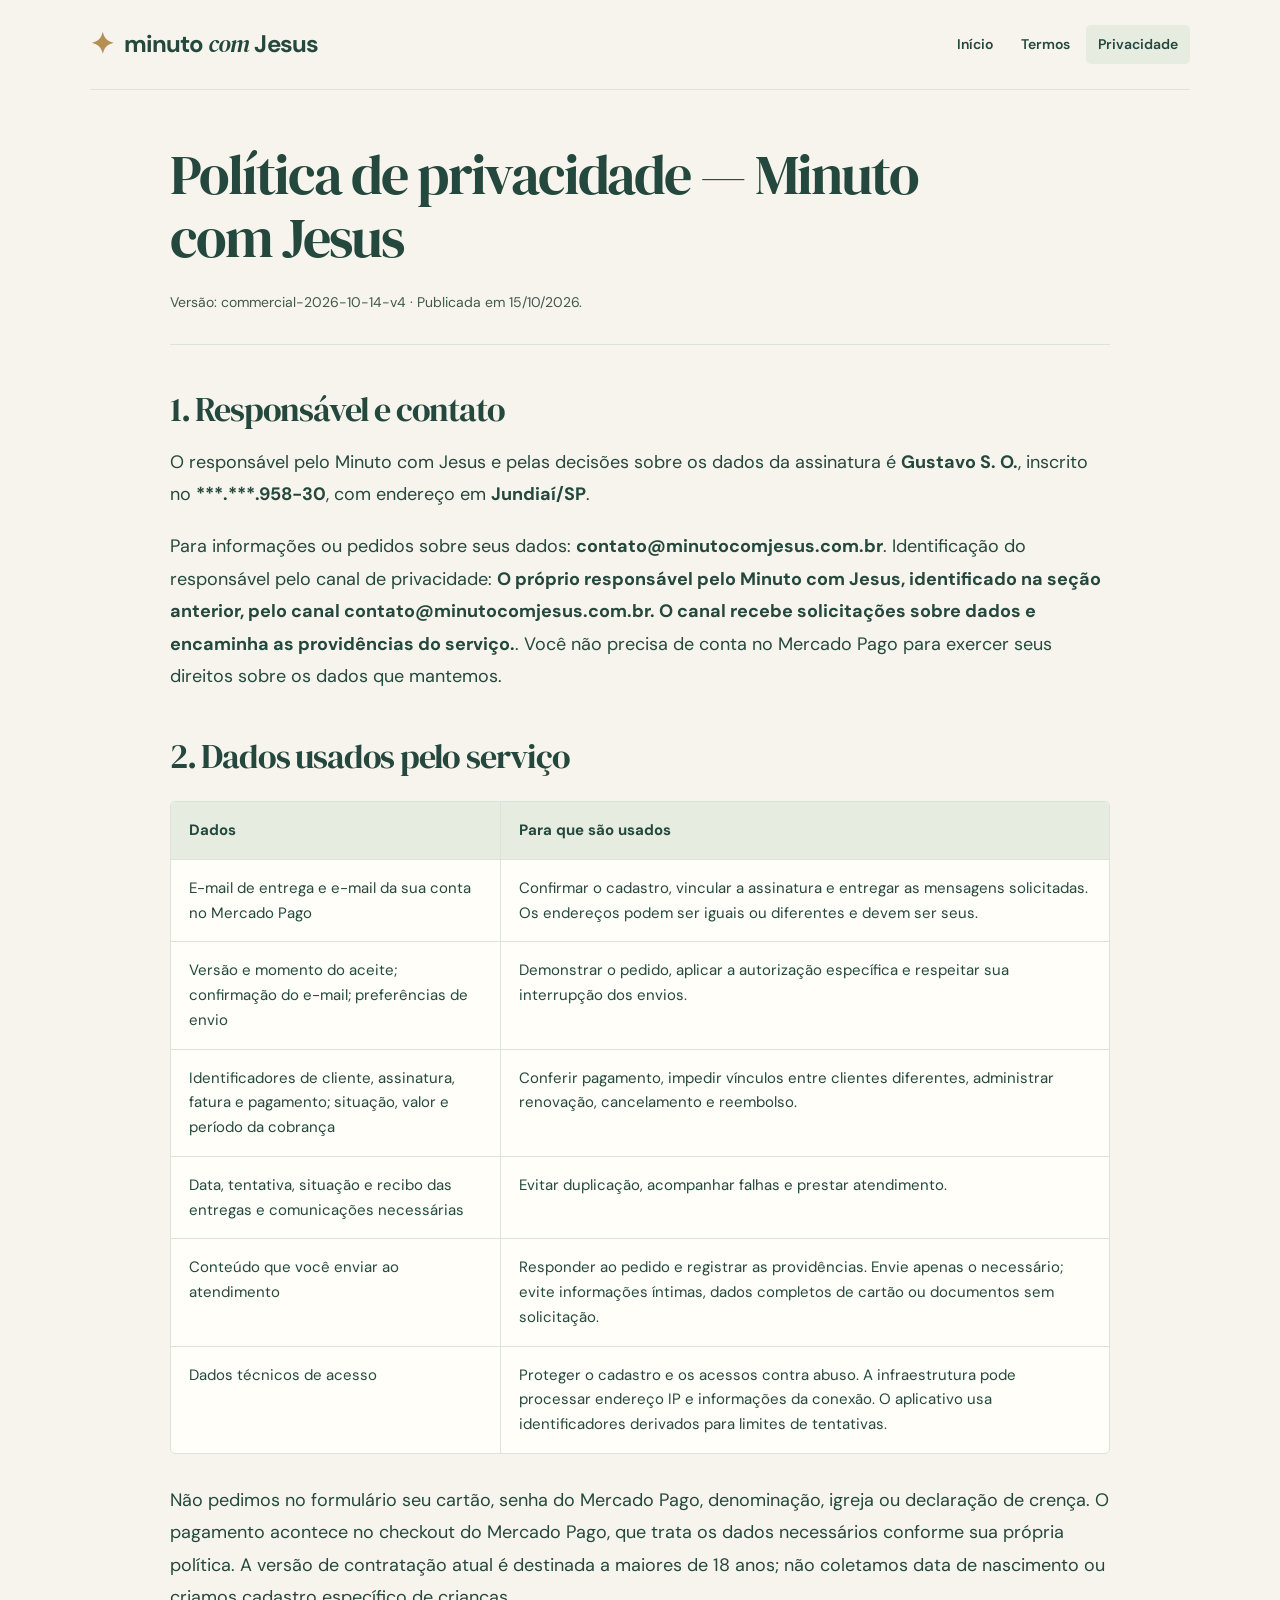
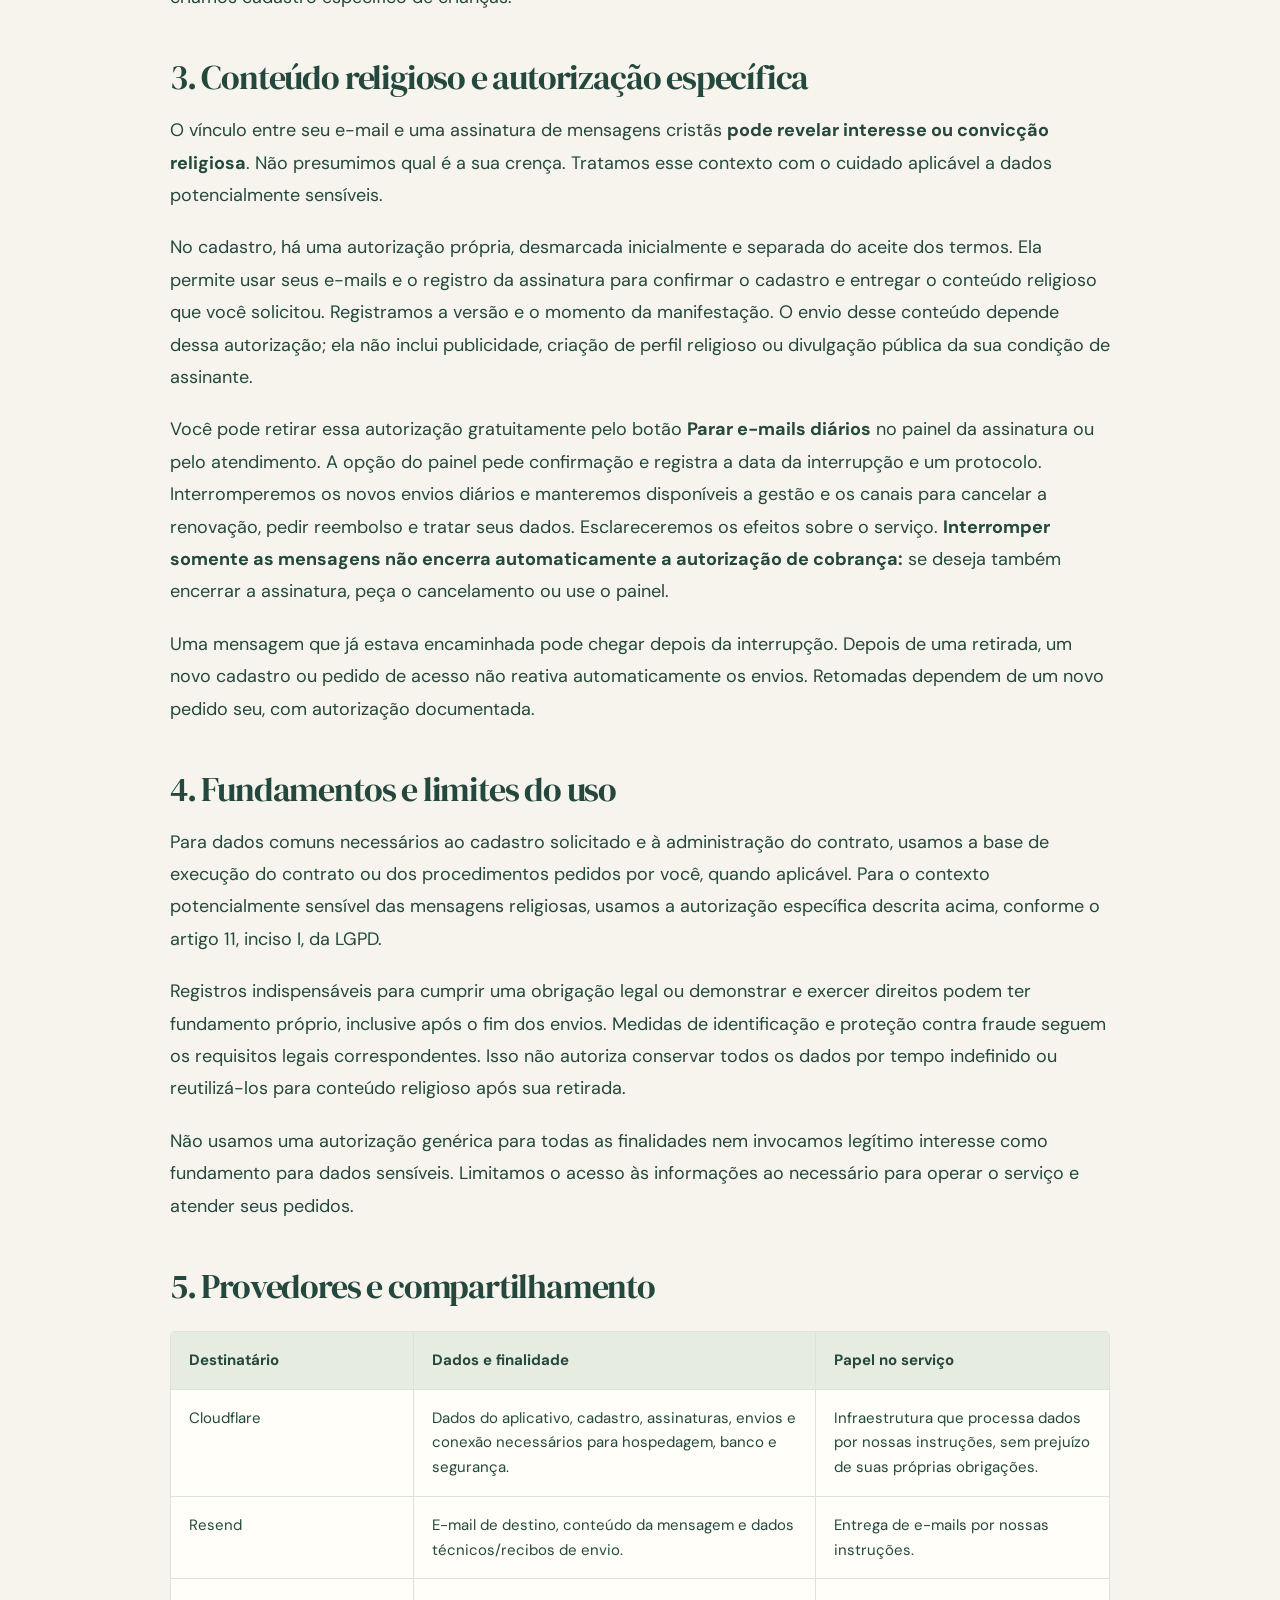
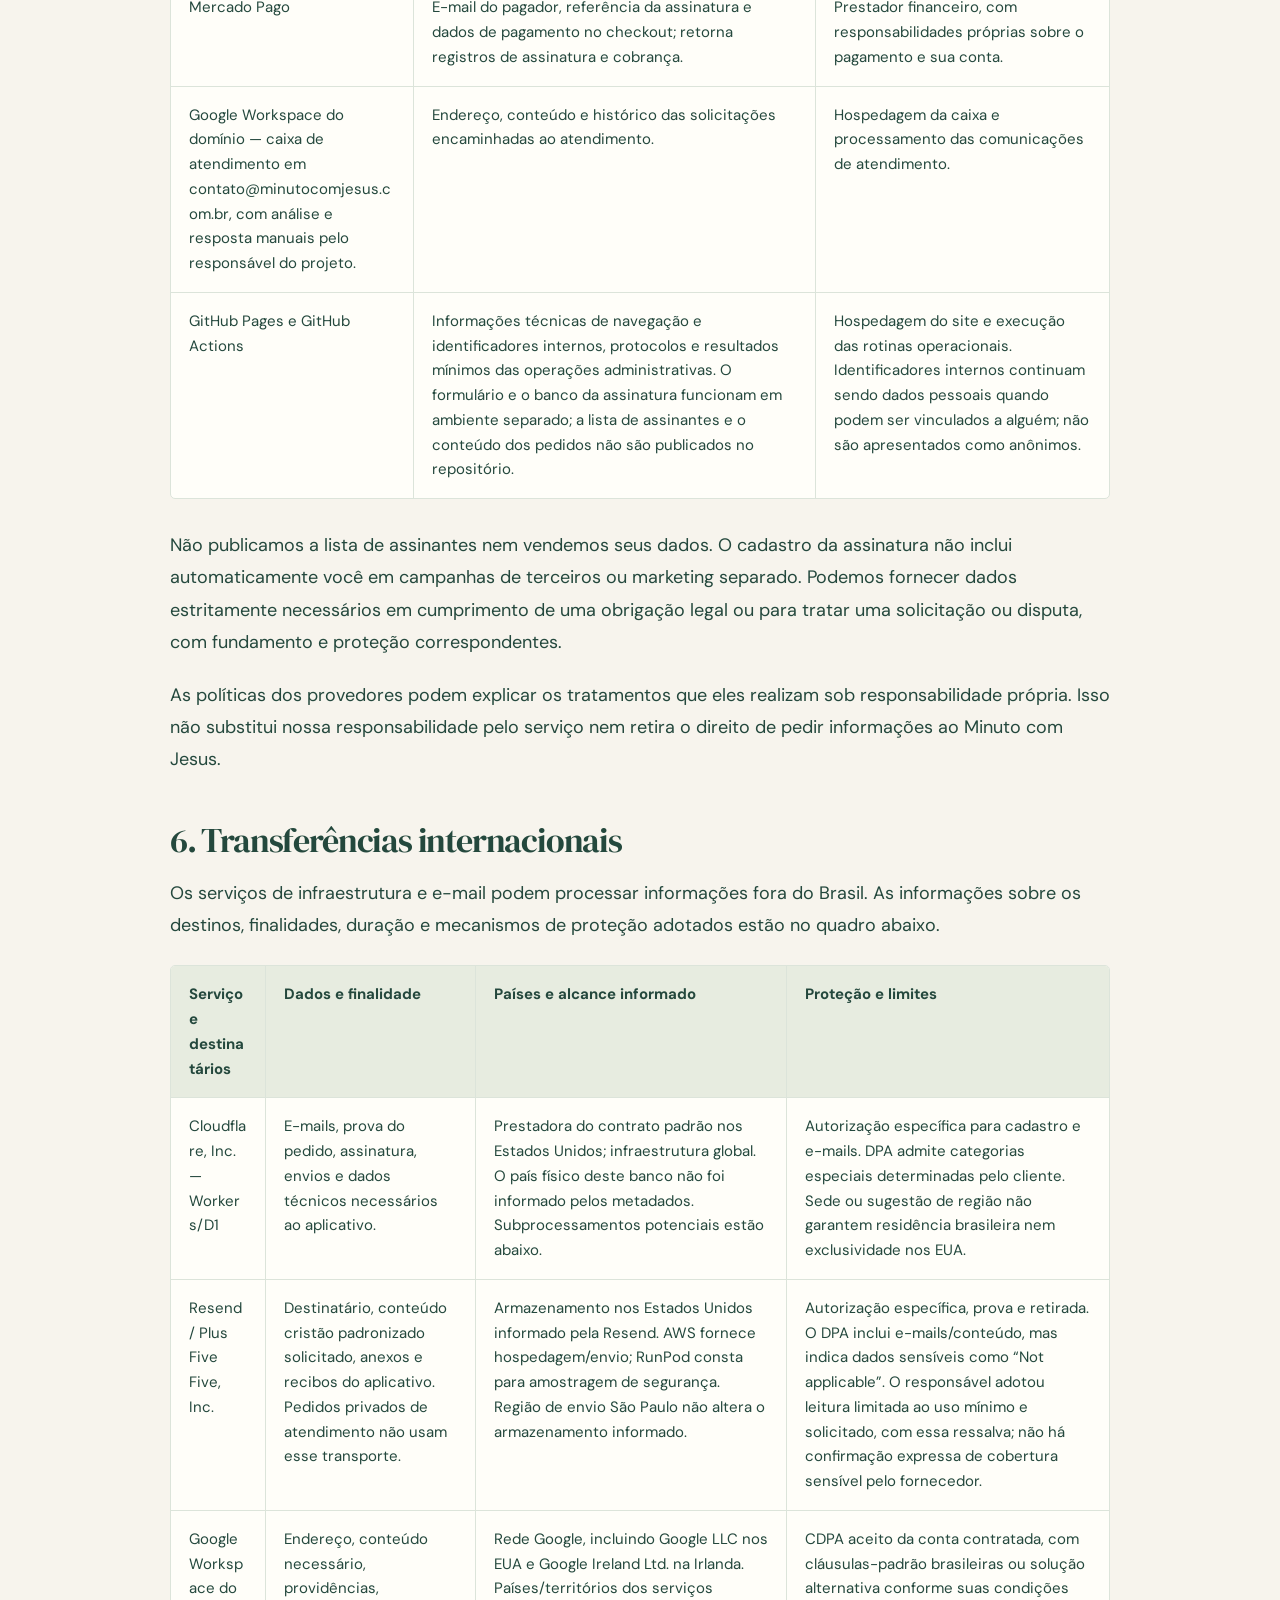
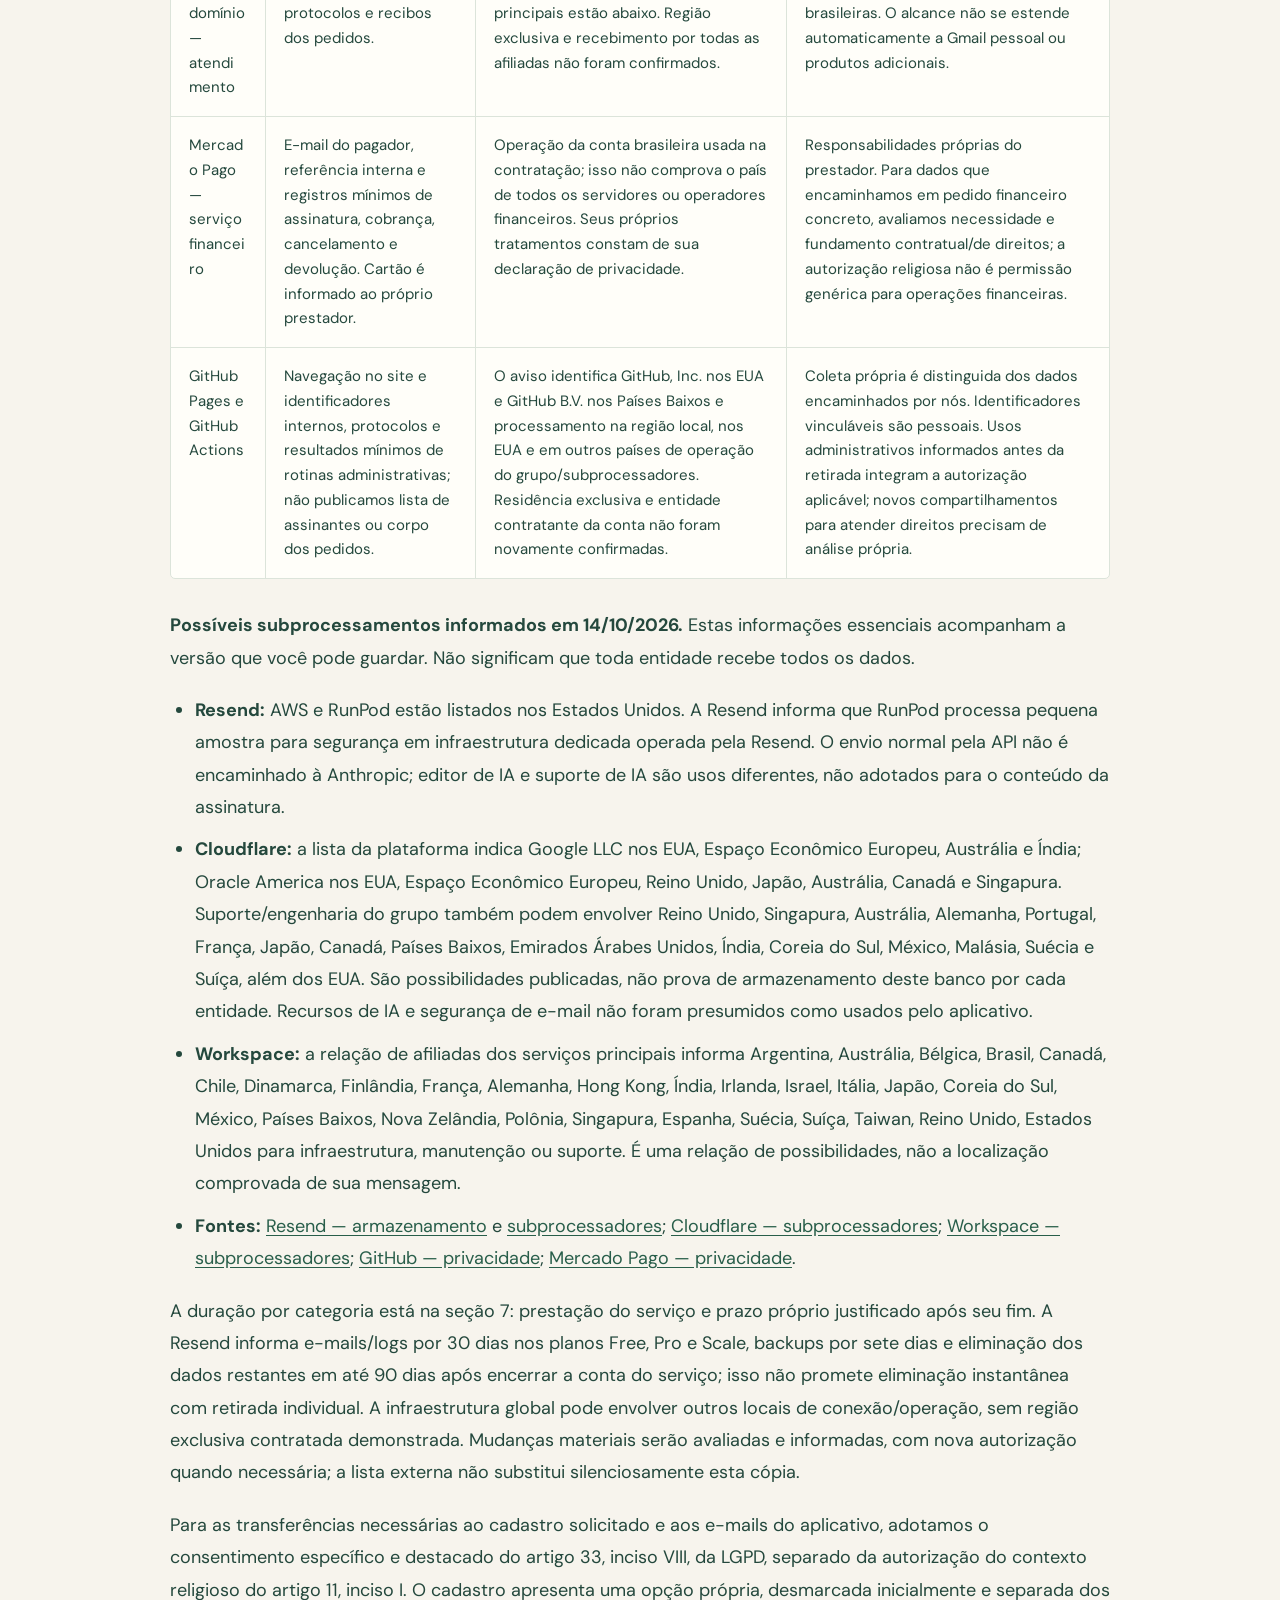
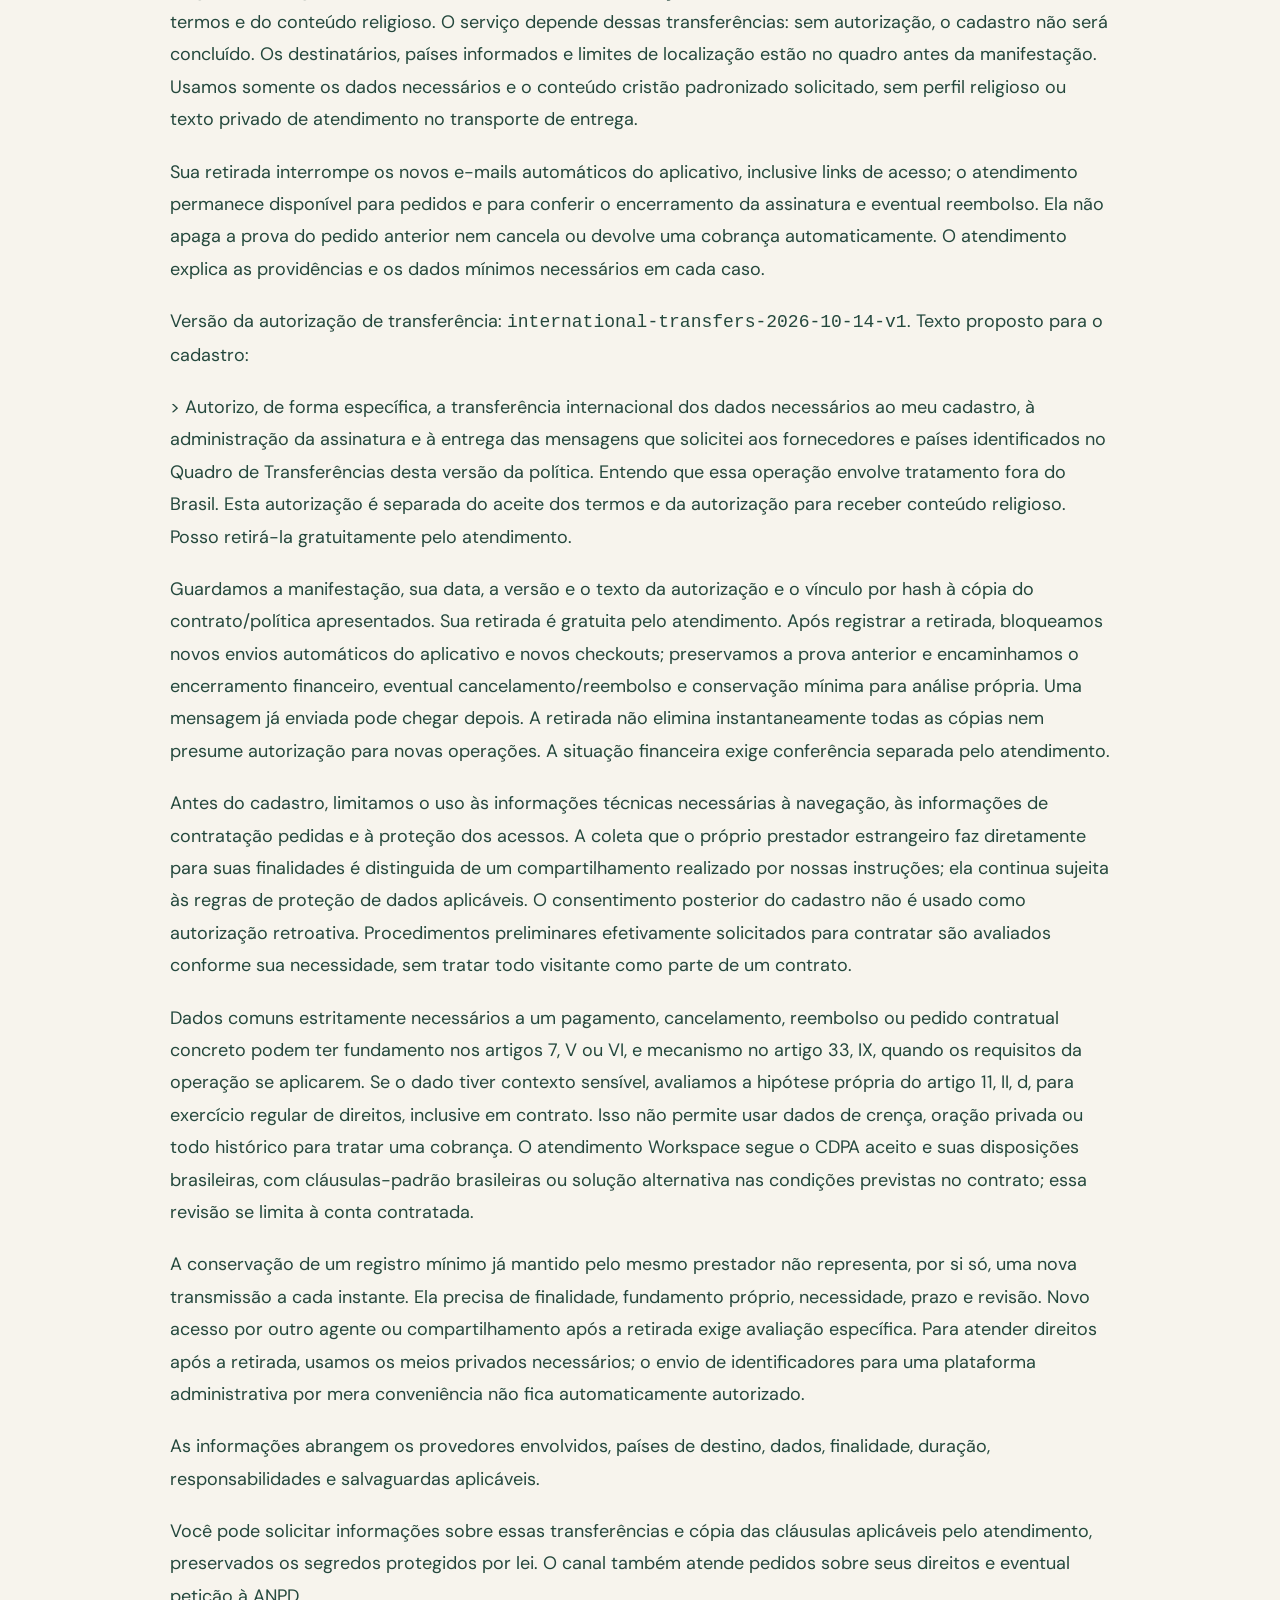
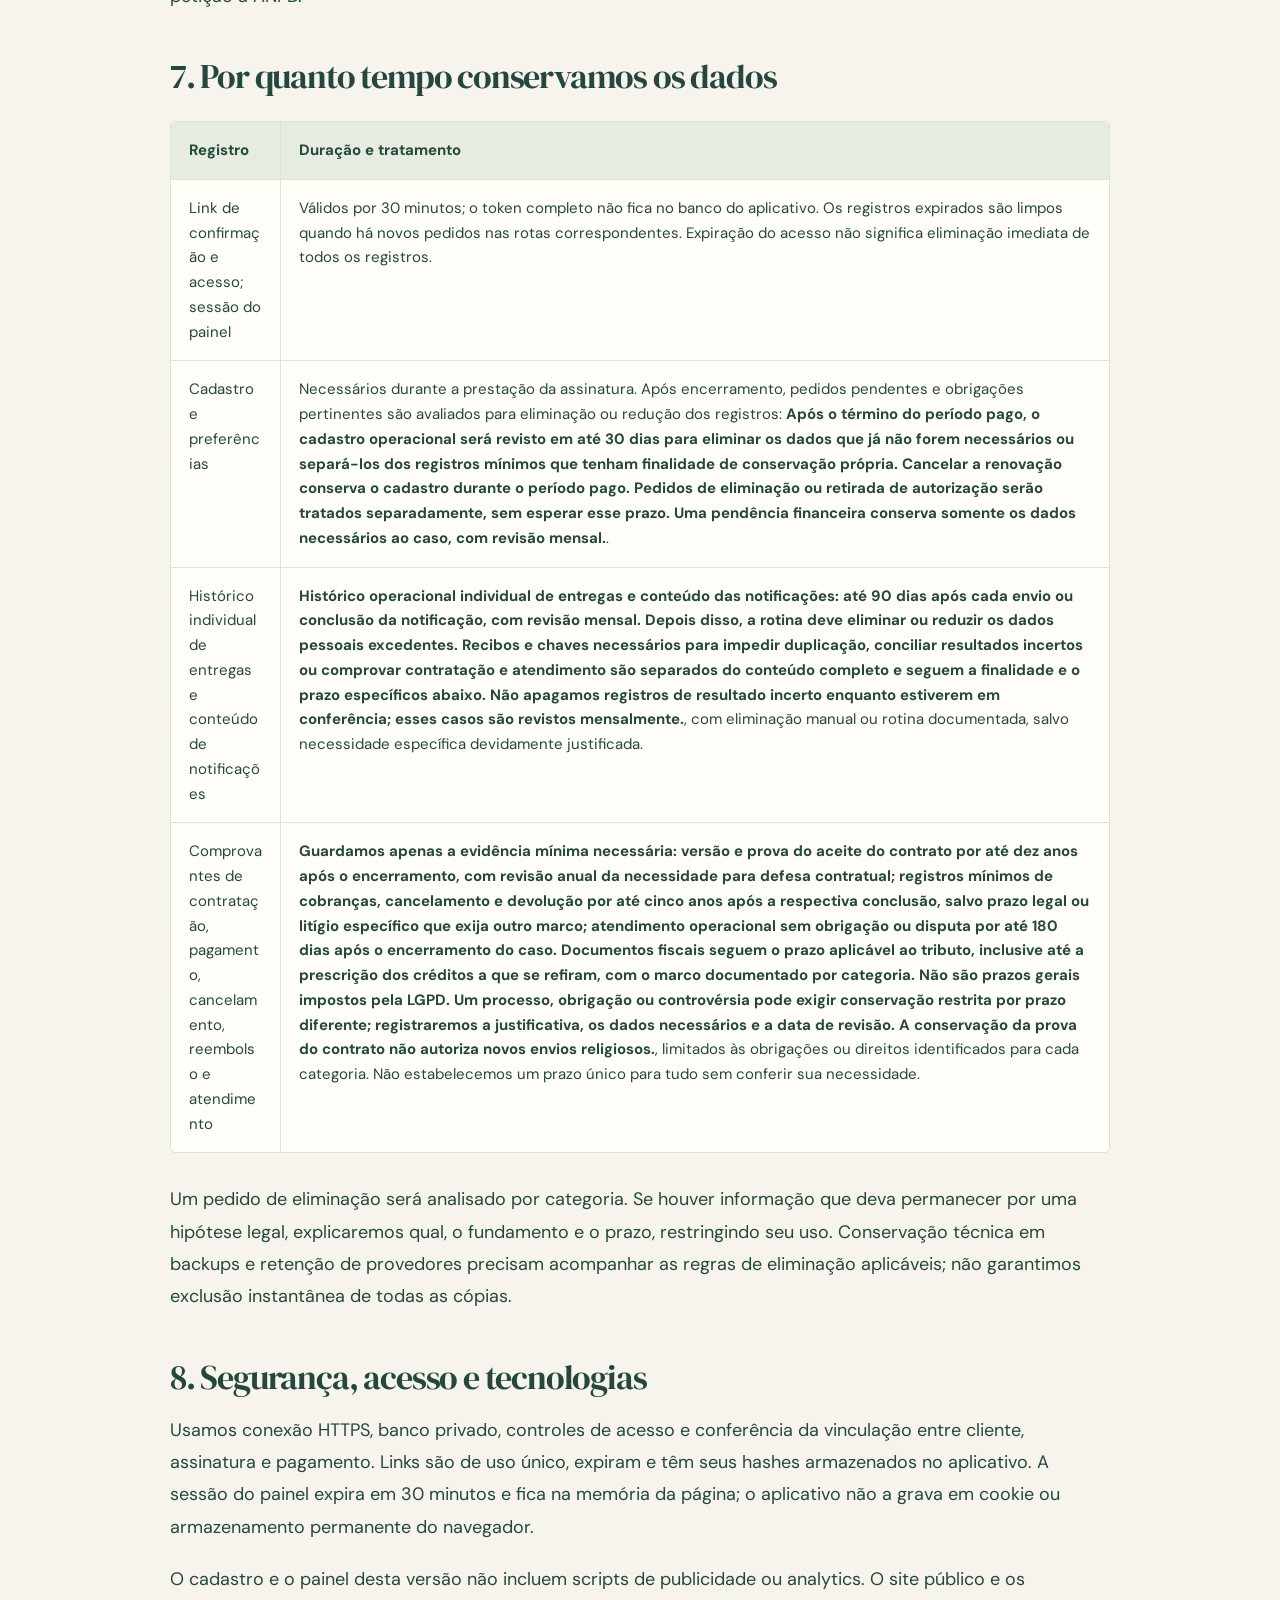
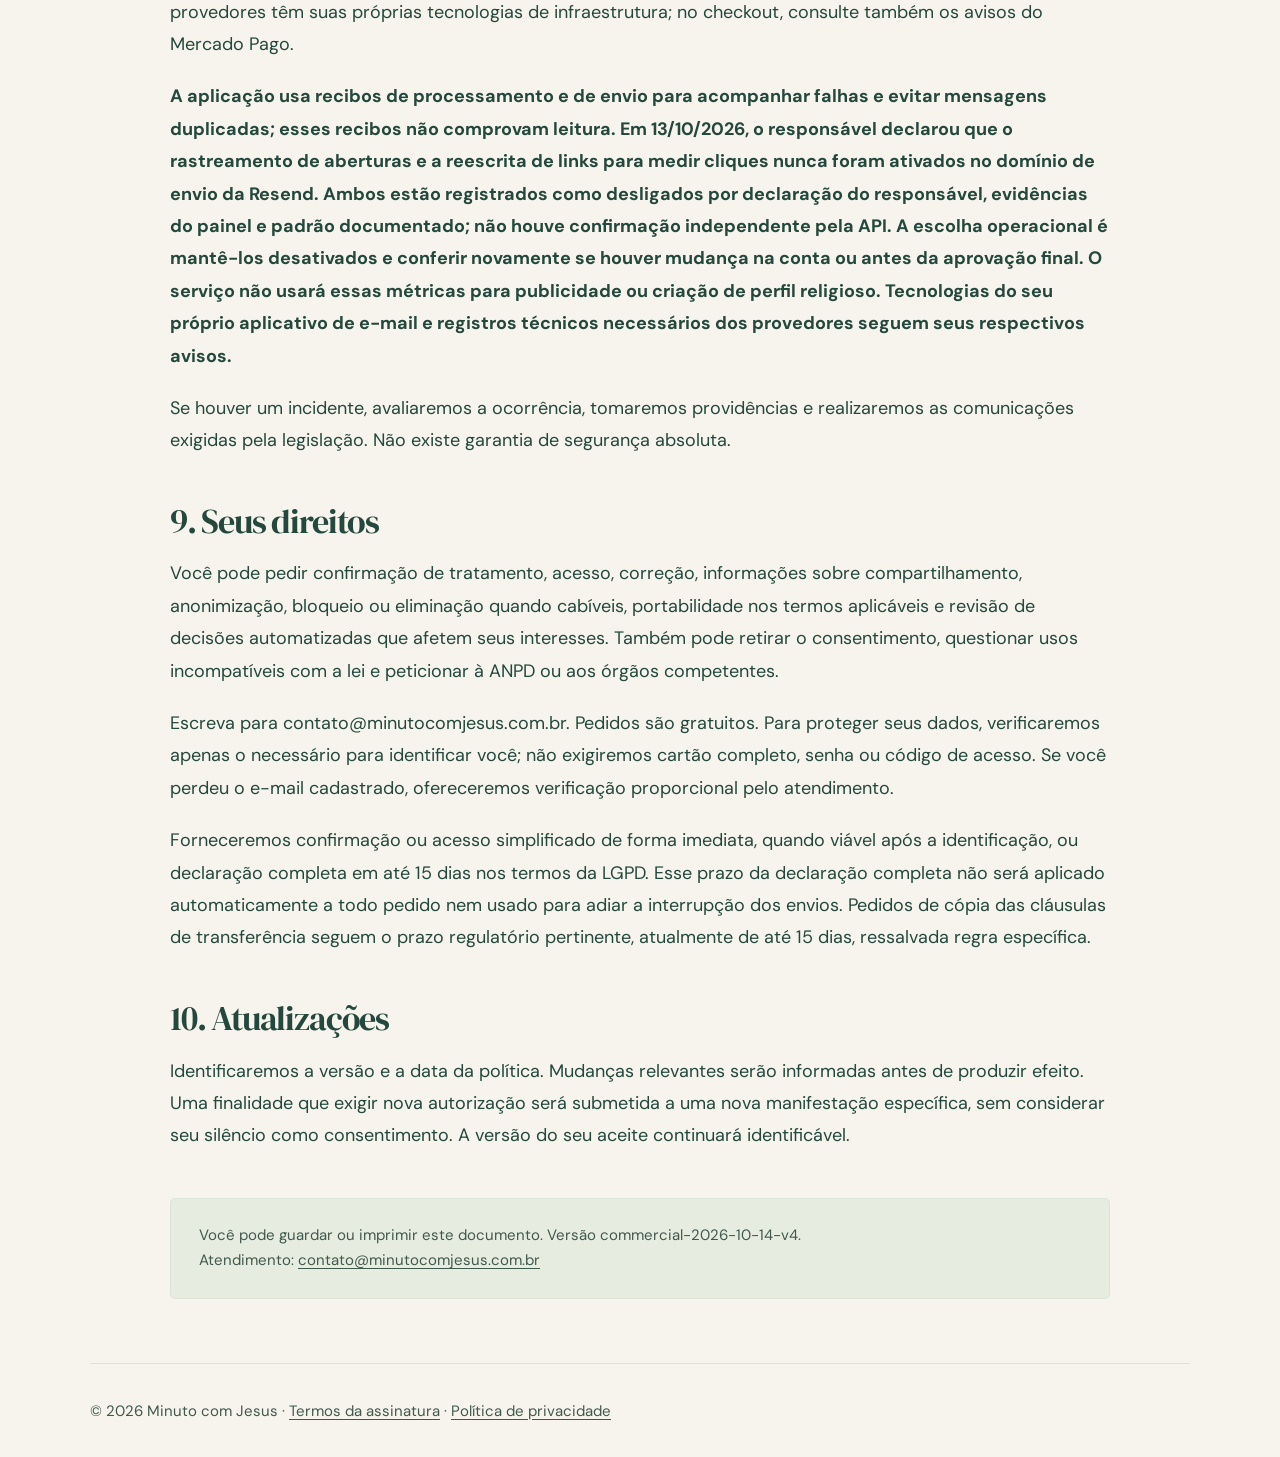
==== commit daa268bf: "Alinhar termos e privacidade à identidade visual da home" ====
--- a/site/privacidade.html
+++ b/site/privacidade.html
@@ -1,17 +1,34 @@
 <!doctype html>
 <html lang="pt-BR"><head><meta charset="utf-8"><meta name="viewport" content="width=device-width, initial-scale=1">
+<meta name="theme-color" content="#f7f4ed">
 <title>Política de privacidade — Minuto com Jesus</title>
 <style>
-:root{color-scheme:dark}*{box-sizing:border-box}body{margin:0;background:#101915;color:#ecf0e9;font:17px/1.65 system-ui,sans-serif}main{max-width:960px;margin:auto;padding:32px 24px 64px}nav{display:flex;flex-wrap:wrap;gap:20px;margin-bottom:32px}a{color:#c7dcb6}h1{font-size:clamp(1.9rem,5vw,2.6rem);line-height:1.2}h2{font-size:1.35rem;margin-top:36px}p{overflow-wrap:anywhere}table{border-collapse:collapse;width:100%;font-size:.95rem}th,td{padding:12px;text-align:left;vertical-align:top;border:1px solid #405040;overflow-wrap:anywhere}th{background:#243426}.table-wrap{overflow-x:auto}footer{border-top:1px solid #405040;padding-top:22px;margin-top:40px}@media print{:root{color-scheme:light}body{background:white;color:black;font-size:11pt}a{color:black}main{max-width:none;padding:0}nav{display:none}th{background:#eee}th,td{border-color:#888}}
-</style></head><body><main>
-<nav aria-label="Navegação"><a href="./">Minuto com Jesus</a><a href="termos.html">Termos</a><a href="privacidade.html">Privacidade</a></nav>
+@import url('https://fonts.googleapis.com/css2?family=DM+Sans:wght@400;500;600;700&family=DM+Serif+Display:ital@0;1&display=swap');
+:root{color-scheme:light;--cream:#f7f4ed;--ink:#24483d;--muted:#40594d;--green:#285e4a;--sage:#e7ece0}
+*{box-sizing:border-box}html{scroll-behavior:smooth}body{margin:0;background:var(--cream);color:var(--ink);font-family:"DM Sans",Arial,sans-serif;line-height:1.6}a{color:inherit;text-underline-offset:3px}.wrap{width:min(1100px,calc(100% - 48px));margin-inline:auto}
+.skip{position:absolute;left:-9999px;top:8px;z-index:10;background:white;padding:12px}.skip:focus{left:8px}:focus-visible{outline:3px solid #aa7b3b;outline-offset:3px}
+.header{min-height:90px;display:flex;align-items:center;justify-content:space-between;flex-wrap:wrap;gap:16px 32px;padding-block:20px;border-bottom:1px solid #dce4da}.brand{display:flex;align-items:center;gap:11px;text-decoration:none;font-size:24px;font-weight:700;letter-spacing:-.04em}.brand em{font-family:"DM Serif Display",Georgia,serif;font-weight:400}.brand-mark{color:#b68f55;font-size:29px}
+.legal-nav{display:flex;flex-wrap:wrap;gap:4px}.legal-nav a{padding:8px 12px;border-radius:5px;font-size:14px;font-weight:600;text-decoration:none}.legal-nav a:hover,.legal-nav a[aria-current=page]{background:var(--sage)}
+.legal-content{width:min(940px,calc(100% - 48px));padding-block:54px 64px;font-size:18px;line-height:1.8}.legal-content h1,.legal-content h2,.legal-content h3{font-family:"DM Serif Display",Georgia,serif;font-weight:400;letter-spacing:-.035em;color:var(--ink)}
+.legal-content h1{max-width:860px;margin:0 0 22px;font-size:clamp(36px,5vw,56px);line-height:1.12}.legal-content h1+p{margin-bottom:36px;padding-bottom:30px;border-bottom:1px solid #dce4da;color:var(--muted);font-size:14px;line-height:1.6}
+.legal-content h2{margin:44px 0 16px;font-size:clamp(27px,3vw,34px);line-height:1.2}.legal-content h3{margin:30px 0 14px;font-size:25px;line-height:1.3}.legal-content p{margin:0 0 20px;overflow-wrap:anywhere}.legal-content ul{margin:20px 0;padding-left:25px}.legal-content li{margin-bottom:10px;overflow-wrap:anywhere}.legal-content strong{color:var(--ink)}.legal-content p a,.legal-content li a{color:var(--green)}
+.table-wrap{max-width:100%;overflow-x:auto;margin:24px 0 30px;border:1px solid #dce4da;border-radius:5px;background:#fffef9}table{width:100%;min-width:720px;border-collapse:collapse;font-size:15px;line-height:1.65}th,td{padding:16px 18px;text-align:left;vertical-align:top;border-right:1px solid #dce4da;border-bottom:1px solid #dce4da;overflow-wrap:anywhere}th{background:var(--sage);font-weight:700}th:last-child,td:last-child{border-right:0}tr:last-child td{border-bottom:0}
+.legal-note{margin-top:46px;padding:24px 28px;border:1px solid #dce4da;border-radius:5px;background:var(--sage);color:var(--muted);font-size:15px;line-height:1.7}.footer{min-height:95px;display:flex;align-items:center;padding-block:24px;border-top:1px solid #dce4da;color:var(--muted);font-size:15px}.footer a{white-space:nowrap}
+@media(max-width:560px){.wrap{width:calc(100% - 36px)}.header{min-height:74px;padding-block:16px;gap:10px 20px}.brand{font-size:20px}.legal-nav a{padding:7px 10px}.legal-content{width:calc(100% - 36px);padding-block:34px 44px;font-size:17px}.legal-content h1{font-size:36px}.legal-content h1+p{margin-bottom:28px;padding-bottom:24px}.legal-content h2{margin-top:34px}.legal-note{padding:20px}.footer{min-height:75px}}
+@media(prefers-reduced-motion:reduce){html{scroll-behavior:auto}}
+@media print{body{background:white;color:black;font-size:11pt;line-height:1.5}.header,.footer,.skip{display:none}.legal-content{width:100%;padding:0;font-size:11pt}.legal-content h1{font-size:25pt}.legal-content h2{font-size:17pt;break-after:avoid}.legal-content h3{font-size:14pt;break-after:avoid}.legal-content h1+p{font-size:9pt}.table-wrap{overflow:visible;border-color:#aaa}table{min-width:0;font-size:8pt}th,td{padding:6px;border-color:#aaa}th{background:#eee}tr{break-inside:avoid}.legal-note{background:white;border-color:#aaa;font-size:9pt}a,.legal-content p a,.legal-content li a{color:black}}
+</style></head><body>
+<a class="skip" href="#conteudo">Ir para o conteúdo</a>
+<header class="header wrap"><a class="brand" href="./" aria-label="Minuto com Jesus, início"><span class="brand-mark" aria-hidden="true">✦</span><span>minuto <em>com</em> Jesus</span></a>
+<nav class="legal-nav" aria-label="Navegação"><a href="./">Início</a><a href="termos.html">Termos</a><a href="privacidade.html" aria-current="page">Privacidade</a></nav></header>
+<main id="conteudo" class="legal-content wrap">
 <h1>Política de privacidade — Minuto com Jesus</h1>
 <p>Versão: commercial-2026-10-14-v4 · Publicada em 15/10/2026.</p>
 <h2>1. Responsável e contato</h2>
 <p>O responsável pelo Minuto com Jesus e pelas decisões sobre os dados da assinatura é <strong>Gustavo S. O.</strong>, inscrito no <strong>***.***.958-30</strong>, com endereço em <strong>Jundiaí/SP</strong>.</p>
 <p>Para informações ou pedidos sobre seus dados: <strong>contato@minutocomjesus.com.br</strong>. Identificação do responsável pelo canal de privacidade: <strong>O próprio responsável pelo Minuto com Jesus, identificado na seção anterior, pelo canal contato@minutocomjesus.com.br. O canal recebe solicitações sobre dados e encaminha as providências do serviço.</strong>. Você não precisa de conta no Mercado Pago para exercer seus direitos sobre os dados que mantemos.</p>
 <h2>2. Dados usados pelo serviço</h2>
-<div class="table-wrap"><table><tr><th>Dados</th><th>Para que são usados</th></tr><tr><td>E-mail de entrega e e-mail da sua conta no Mercado Pago</td><td>Confirmar o cadastro, vincular a assinatura e entregar as mensagens solicitadas. Os endereços podem ser iguais ou diferentes e devem ser seus.</td></tr><tr><td>Versão e momento do aceite; confirmação do e-mail; preferências de envio</td><td>Demonstrar o pedido, aplicar a autorização específica e respeitar sua interrupção dos envios.</td></tr><tr><td>Identificadores de cliente, assinatura, fatura e pagamento; situação, valor e período da cobrança</td><td>Conferir pagamento, impedir vínculos entre clientes diferentes, administrar renovação, cancelamento e reembolso.</td></tr><tr><td>Data, tentativa, situação e recibo das entregas e comunicações necessárias</td><td>Evitar duplicação, acompanhar falhas e prestar atendimento.</td></tr><tr><td>Conteúdo que você enviar ao atendimento</td><td>Responder ao pedido e registrar as providências. Envie apenas o necessário; evite informações íntimas, dados completos de cartão ou documentos sem solicitação.</td></tr><tr><td>Dados técnicos de acesso</td><td>Proteger o cadastro e os acessos contra abuso. A infraestrutura pode processar endereço IP e informações da conexão. O aplicativo usa identificadores derivados para limites de tentativas.</td></tr></table></div>
+<div class="table-wrap" tabindex="0" role="region" aria-label="Tabela de informações"><table><tr><th>Dados</th><th>Para que são usados</th></tr><tr><td>E-mail de entrega e e-mail da sua conta no Mercado Pago</td><td>Confirmar o cadastro, vincular a assinatura e entregar as mensagens solicitadas. Os endereços podem ser iguais ou diferentes e devem ser seus.</td></tr><tr><td>Versão e momento do aceite; confirmação do e-mail; preferências de envio</td><td>Demonstrar o pedido, aplicar a autorização específica e respeitar sua interrupção dos envios.</td></tr><tr><td>Identificadores de cliente, assinatura, fatura e pagamento; situação, valor e período da cobrança</td><td>Conferir pagamento, impedir vínculos entre clientes diferentes, administrar renovação, cancelamento e reembolso.</td></tr><tr><td>Data, tentativa, situação e recibo das entregas e comunicações necessárias</td><td>Evitar duplicação, acompanhar falhas e prestar atendimento.</td></tr><tr><td>Conteúdo que você enviar ao atendimento</td><td>Responder ao pedido e registrar as providências. Envie apenas o necessário; evite informações íntimas, dados completos de cartão ou documentos sem solicitação.</td></tr><tr><td>Dados técnicos de acesso</td><td>Proteger o cadastro e os acessos contra abuso. A infraestrutura pode processar endereço IP e informações da conexão. O aplicativo usa identificadores derivados para limites de tentativas.</td></tr></table></div>
 <p>Não pedimos no formulário seu cartão, senha do Mercado Pago, denominação, igreja ou declaração de crença. O pagamento acontece no checkout do Mercado Pago, que trata os dados necessários conforme sua própria política. A versão de contratação atual é destinada a maiores de 18 anos; não coletamos data de nascimento ou criamos cadastro específico de crianças.</p>
 <h2>3. Conteúdo religioso e autorização específica</h2>
 <p>O vínculo entre seu e-mail e uma assinatura de mensagens cristãs <strong>pode revelar interesse ou convicção religiosa</strong>. Não presumimos qual é a sua crença. Tratamos esse contexto com o cuidado aplicável a dados potencialmente sensíveis.</p>
@@ -23,12 +40,12 @@
 <p>Registros indispensáveis para cumprir uma obrigação legal ou demonstrar e exercer direitos podem ter fundamento próprio, inclusive após o fim dos envios. Medidas de identificação e proteção contra fraude seguem os requisitos legais correspondentes. Isso não autoriza conservar todos os dados por tempo indefinido ou reutilizá-los para conteúdo religioso após sua retirada.</p>
 <p>Não usamos uma autorização genérica para todas as finalidades nem invocamos legítimo interesse como fundamento para dados sensíveis. Limitamos o acesso às informações ao necessário para operar o serviço e atender seus pedidos.</p>
 <h2>5. Provedores e compartilhamento</h2>
-<div class="table-wrap"><table><tr><th>Destinatário</th><th>Dados e finalidade</th><th>Papel no serviço</th></tr><tr><td>Cloudflare</td><td>Dados do aplicativo, cadastro, assinaturas, envios e conexão necessários para hospedagem, banco e segurança.</td><td>Infraestrutura que processa dados por nossas instruções, sem prejuízo de suas próprias obrigações.</td></tr><tr><td>Resend</td><td>E-mail de destino, conteúdo da mensagem e dados técnicos/recibos de envio.</td><td>Entrega de e-mails por nossas instruções.</td></tr><tr><td>Mercado Pago</td><td>E-mail do pagador, referência da assinatura e dados de pagamento no checkout; retorna registros de assinatura e cobrança.</td><td>Prestador financeiro, com responsabilidades próprias sobre o pagamento e sua conta.</td></tr><tr><td>Google Workspace do domínio — caixa de atendimento em contato@minutocomjesus.com.br, com análise e resposta manuais pelo responsável do projeto.</td><td>Endereço, conteúdo e histórico das solicitações encaminhadas ao atendimento.</td><td>Hospedagem da caixa e processamento das comunicações de atendimento.</td></tr><tr><td>GitHub Pages e GitHub Actions</td><td>Informações técnicas de navegação e identificadores internos, protocolos e resultados mínimos das operações administrativas. O formulário e o banco da assinatura funcionam em ambiente separado; a lista de assinantes e o conteúdo dos pedidos não são publicados no repositório.</td><td>Hospedagem do site e execução das rotinas operacionais. Identificadores internos continuam sendo dados pessoais quando podem ser vinculados a alguém; não são apresentados como anônimos.</td></tr></table></div>
+<div class="table-wrap" tabindex="0" role="region" aria-label="Tabela de informações"><table><tr><th>Destinatário</th><th>Dados e finalidade</th><th>Papel no serviço</th></tr><tr><td>Cloudflare</td><td>Dados do aplicativo, cadastro, assinaturas, envios e conexão necessários para hospedagem, banco e segurança.</td><td>Infraestrutura que processa dados por nossas instruções, sem prejuízo de suas próprias obrigações.</td></tr><tr><td>Resend</td><td>E-mail de destino, conteúdo da mensagem e dados técnicos/recibos de envio.</td><td>Entrega de e-mails por nossas instruções.</td></tr><tr><td>Mercado Pago</td><td>E-mail do pagador, referência da assinatura e dados de pagamento no checkout; retorna registros de assinatura e cobrança.</td><td>Prestador financeiro, com responsabilidades próprias sobre o pagamento e sua conta.</td></tr><tr><td>Google Workspace do domínio — caixa de atendimento em contato@minutocomjesus.com.br, com análise e resposta manuais pelo responsável do projeto.</td><td>Endereço, conteúdo e histórico das solicitações encaminhadas ao atendimento.</td><td>Hospedagem da caixa e processamento das comunicações de atendimento.</td></tr><tr><td>GitHub Pages e GitHub Actions</td><td>Informações técnicas de navegação e identificadores internos, protocolos e resultados mínimos das operações administrativas. O formulário e o banco da assinatura funcionam em ambiente separado; a lista de assinantes e o conteúdo dos pedidos não são publicados no repositório.</td><td>Hospedagem do site e execução das rotinas operacionais. Identificadores internos continuam sendo dados pessoais quando podem ser vinculados a alguém; não são apresentados como anônimos.</td></tr></table></div>
 <p>Não publicamos a lista de assinantes nem vendemos seus dados. O cadastro da assinatura não inclui automaticamente você em campanhas de terceiros ou marketing separado. Podemos fornecer dados estritamente necessários em cumprimento de uma obrigação legal ou para tratar uma solicitação ou disputa, com fundamento e proteção correspondentes.</p>
 <p>As políticas dos provedores podem explicar os tratamentos que eles realizam sob responsabilidade própria. Isso não substitui nossa responsabilidade pelo serviço nem retira o direito de pedir informações ao Minuto com Jesus.</p>
 <h2>6. Transferências internacionais</h2>
 <p>Os serviços de infraestrutura e e-mail podem processar informações fora do Brasil. As informações sobre os destinos, finalidades, duração e mecanismos de proteção adotados estão no quadro abaixo.</p>
-<div class="table-wrap"><table><tr><th>Serviço e destinatários</th><th>Dados e finalidade</th><th>Países e alcance informado</th><th>Proteção e limites</th></tr><tr><td>Cloudflare, Inc. — Workers/D1</td><td>E-mails, prova do pedido, assinatura, envios e dados técnicos necessários ao aplicativo.</td><td>Prestadora do contrato padrão nos Estados Unidos; infraestrutura global. O país físico deste banco não foi informado pelos metadados. Subprocessamentos potenciais estão abaixo.</td><td>Autorização específica para cadastro e e-mails. DPA admite categorias especiais determinadas pelo cliente. Sede ou sugestão de região não garantem residência brasileira nem exclusividade nos EUA.</td></tr><tr><td>Resend / Plus Five Five, Inc.</td><td>Destinatário, conteúdo cristão padronizado solicitado, anexos e recibos do aplicativo. Pedidos privados de atendimento não usam esse transporte.</td><td>Armazenamento nos Estados Unidos informado pela Resend. AWS fornece hospedagem/envio; RunPod consta para amostragem de segurança. Região de envio São Paulo não altera o armazenamento informado.</td><td>Autorização específica, prova e retirada. O DPA inclui e-mails/conteúdo, mas indica dados sensíveis como “Not applicable”. O responsável adotou leitura limitada ao uso mínimo e solicitado, com essa ressalva; não há confirmação expressa de cobertura sensível pelo fornecedor.</td></tr><tr><td>Google Workspace do domínio — atendimento</td><td>Endereço, conteúdo necessário, providências, protocolos e recibos dos pedidos.</td><td>Rede Google, incluindo Google LLC nos EUA e Google Ireland Ltd. na Irlanda. Países/territórios dos serviços principais estão abaixo. Região exclusiva e recebimento por todas as afiliadas não foram confirmados.</td><td>CDPA aceito da conta contratada, com cláusulas-padrão brasileiras ou solução alternativa conforme suas condições brasileiras. O alcance não se estende automaticamente a Gmail pessoal ou produtos adicionais.</td></tr><tr><td>Mercado Pago — serviço financeiro</td><td>E-mail do pagador, referência interna e registros mínimos de assinatura, cobrança, cancelamento e devolução. Cartão é informado ao próprio prestador.</td><td>Operação da conta brasileira usada na contratação; isso não comprova o país de todos os servidores ou operadores financeiros. Seus próprios tratamentos constam de sua declaração de privacidade.</td><td>Responsabilidades próprias do prestador. Para dados que encaminhamos em pedido financeiro concreto, avaliamos necessidade e fundamento contratual/de direitos; a autorização religiosa não é permissão genérica para operações financeiras.</td></tr><tr><td>GitHub Pages e GitHub Actions</td><td>Navegação no site e identificadores internos, protocolos e resultados mínimos de rotinas administrativas; não publicamos lista de assinantes ou corpo dos pedidos.</td><td>O aviso identifica GitHub, Inc. nos EUA e GitHub B.V. nos Países Baixos e processamento na região local, nos EUA e em outros países de operação do grupo/subprocessadores. Residência exclusiva e entidade contratante da conta não foram novamente confirmadas.</td><td>Coleta própria é distinguida dos dados encaminhados por nós. Identificadores vinculáveis são pessoais. Usos administrativos informados antes da retirada integram a autorização aplicável; novos compartilhamentos para atender direitos precisam de análise própria.</td></tr></table></div>
+<div class="table-wrap" tabindex="0" role="region" aria-label="Tabela de informações"><table><tr><th>Serviço e destinatários</th><th>Dados e finalidade</th><th>Países e alcance informado</th><th>Proteção e limites</th></tr><tr><td>Cloudflare, Inc. — Workers/D1</td><td>E-mails, prova do pedido, assinatura, envios e dados técnicos necessários ao aplicativo.</td><td>Prestadora do contrato padrão nos Estados Unidos; infraestrutura global. O país físico deste banco não foi informado pelos metadados. Subprocessamentos potenciais estão abaixo.</td><td>Autorização específica para cadastro e e-mails. DPA admite categorias especiais determinadas pelo cliente. Sede ou sugestão de região não garantem residência brasileira nem exclusividade nos EUA.</td></tr><tr><td>Resend / Plus Five Five, Inc.</td><td>Destinatário, conteúdo cristão padronizado solicitado, anexos e recibos do aplicativo. Pedidos privados de atendimento não usam esse transporte.</td><td>Armazenamento nos Estados Unidos informado pela Resend. AWS fornece hospedagem/envio; RunPod consta para amostragem de segurança. Região de envio São Paulo não altera o armazenamento informado.</td><td>Autorização específica, prova e retirada. O DPA inclui e-mails/conteúdo, mas indica dados sensíveis como “Not applicable”. O responsável adotou leitura limitada ao uso mínimo e solicitado, com essa ressalva; não há confirmação expressa de cobertura sensível pelo fornecedor.</td></tr><tr><td>Google Workspace do domínio — atendimento</td><td>Endereço, conteúdo necessário, providências, protocolos e recibos dos pedidos.</td><td>Rede Google, incluindo Google LLC nos EUA e Google Ireland Ltd. na Irlanda. Países/territórios dos serviços principais estão abaixo. Região exclusiva e recebimento por todas as afiliadas não foram confirmados.</td><td>CDPA aceito da conta contratada, com cláusulas-padrão brasileiras ou solução alternativa conforme suas condições brasileiras. O alcance não se estende automaticamente a Gmail pessoal ou produtos adicionais.</td></tr><tr><td>Mercado Pago — serviço financeiro</td><td>E-mail do pagador, referência interna e registros mínimos de assinatura, cobrança, cancelamento e devolução. Cartão é informado ao próprio prestador.</td><td>Operação da conta brasileira usada na contratação; isso não comprova o país de todos os servidores ou operadores financeiros. Seus próprios tratamentos constam de sua declaração de privacidade.</td><td>Responsabilidades próprias do prestador. Para dados que encaminhamos em pedido financeiro concreto, avaliamos necessidade e fundamento contratual/de direitos; a autorização religiosa não é permissão genérica para operações financeiras.</td></tr><tr><td>GitHub Pages e GitHub Actions</td><td>Navegação no site e identificadores internos, protocolos e resultados mínimos de rotinas administrativas; não publicamos lista de assinantes ou corpo dos pedidos.</td><td>O aviso identifica GitHub, Inc. nos EUA e GitHub B.V. nos Países Baixos e processamento na região local, nos EUA e em outros países de operação do grupo/subprocessadores. Residência exclusiva e entidade contratante da conta não foram novamente confirmadas.</td><td>Coleta própria é distinguida dos dados encaminhados por nós. Identificadores vinculáveis são pessoais. Usos administrativos informados antes da retirada integram a autorização aplicável; novos compartilhamentos para atender direitos precisam de análise própria.</td></tr></table></div>
 <p><strong>Possíveis subprocessamentos informados em 14/10/2026.</strong> Estas informações essenciais acompanham a versão que você pode guardar. Não significam que toda entidade recebe todos os dados.</p>
 <ul><li><strong>Resend:</strong> AWS e RunPod estão listados nos Estados Unidos. A Resend informa que RunPod processa pequena amostra para segurança em infraestrutura dedicada operada pela Resend. O envio normal pela API não é encaminhado à Anthropic; editor de IA e suporte de IA são usos diferentes, não adotados para o conteúdo da assinatura.</li><li><strong>Cloudflare:</strong> a lista da plataforma indica Google LLC nos EUA, Espaço Econômico Europeu, Austrália e Índia; Oracle America nos EUA, Espaço Econômico Europeu, Reino Unido, Japão, Austrália, Canadá e Singapura. Suporte/engenharia do grupo também podem envolver Reino Unido, Singapura, Austrália, Alemanha, Portugal, França, Japão, Canadá, Países Baixos, Emirados Árabes Unidos, Índia, Coreia do Sul, México, Malásia, Suécia e Suíça, além dos EUA. São possibilidades publicadas, não prova de armazenamento deste banco por cada entidade. Recursos de IA e segurança de e-mail não foram presumidos como usados pelo aplicativo.</li><li><strong>Workspace:</strong> a relação de afiliadas dos serviços principais informa Argentina, Austrália, Bélgica, Brasil, Canadá, Chile, Dinamarca, Finlândia, França, Alemanha, Hong Kong, Índia, Irlanda, Israel, Itália, Japão, Coreia do Sul, México, Países Baixos, Nova Zelândia, Polônia, Singapura, Espanha, Suécia, Suíça, Taiwan, Reino Unido, Estados Unidos para infraestrutura, manutenção ou suporte. É uma relação de possibilidades, não a localização comprovada de sua mensagem.</li><li><strong>Fontes:</strong> <a href="https://resend.com/security/gdpr">Resend — armazenamento</a> e <a href="https://resend.com/legal/subprocessors">subprocessadores</a>; <a href="https://www.cloudflare.com/gdpr/subprocessors/cloudflare-services/">Cloudflare — subprocessadores</a>; <a href="https://workspace.google.com/terms/subprocessors/">Workspace — subprocessadores</a>; <a href="https://docs.github.com/en/site-policy/privacy-policies/github-general-privacy-statement">GitHub — privacidade</a>; <a href="https://www.mercadopago.com.br/privacidade/declaracao-privacidade">Mercado Pago — privacidade</a>.</li></ul>
 <p>A duração por categoria está na seção 7: prestação do serviço e prazo próprio justificado após seu fim. A Resend informa e-mails/logs por 30 dias nos planos Free, Pro e Scale, backups por sete dias e eliminação dos dados restantes em até 90 dias após encerrar a conta do serviço; isso não promete eliminação instantânea com retirada individual. A infraestrutura global pode envolver outros locais de conexão/operação, sem região exclusiva contratada demonstrada. Mudanças materiais serão avaliadas e informadas, com nova autorização quando necessária; a lista externa não substitui silenciosamente esta cópia.</p>
@@ -43,7 +60,7 @@
 <p>As informações abrangem os provedores envolvidos, países de destino, dados, finalidade, duração, responsabilidades e salvaguardas aplicáveis.</p>
 <p>Você pode solicitar informações sobre essas transferências e cópia das cláusulas aplicáveis pelo atendimento, preservados os segredos protegidos por lei. O canal também atende pedidos sobre seus direitos e eventual petição à ANPD.</p>
 <h2>7. Por quanto tempo conservamos os dados</h2>
-<div class="table-wrap"><table><tr><th>Registro</th><th>Duração e tratamento</th></tr><tr><td>Link de confirmação e acesso; sessão do painel</td><td>Válidos por 30 minutos; o token completo não fica no banco do aplicativo. Os registros expirados são limpos quando há novos pedidos nas rotas correspondentes. Expiração do acesso não significa eliminação imediata de todos os registros.</td></tr><tr><td>Cadastro e preferências</td><td>Necessários durante a prestação da assinatura. Após encerramento, pedidos pendentes e obrigações pertinentes são avaliados para eliminação ou redução dos registros: <strong>Após o término do período pago, o cadastro operacional será revisto em até 30 dias para eliminar os dados que já não forem necessários ou separá-los dos registros mínimos que tenham finalidade de conservação própria. Cancelar a renovação conserva o cadastro durante o período pago. Pedidos de eliminação ou retirada de autorização serão tratados separadamente, sem esperar esse prazo. Uma pendência financeira conserva somente os dados necessários ao caso, com revisão mensal.</strong>.</td></tr><tr><td>Histórico individual de entregas e conteúdo de notificações</td><td><strong>Histórico operacional individual de entregas e conteúdo das notificações: até 90 dias após cada envio ou conclusão da notificação, com revisão mensal. Depois disso, a rotina deve eliminar ou reduzir os dados pessoais excedentes. Recibos e chaves necessários para impedir duplicação, conciliar resultados incertos ou comprovar contratação e atendimento são separados do conteúdo completo e seguem a finalidade e o prazo específicos abaixo. Não apagamos registros de resultado incerto enquanto estiverem em conferência; esses casos são revistos mensalmente.</strong>, com eliminação manual ou rotina documentada, salvo necessidade específica devidamente justificada.</td></tr><tr><td>Comprovantes de contratação, pagamento, cancelamento, reembolso e atendimento</td><td><strong>Guardamos apenas a evidência mínima necessária: versão e prova do aceite do contrato por até dez anos após o encerramento, com revisão anual da necessidade para defesa contratual; registros mínimos de cobranças, cancelamento e devolução por até cinco anos após a respectiva conclusão, salvo prazo legal ou litígio específico que exija outro marco; atendimento operacional sem obrigação ou disputa por até 180 dias após o encerramento do caso. Documentos fiscais seguem o prazo aplicável ao tributo, inclusive até a prescrição dos créditos a que se refiram, com o marco documentado por categoria. Não são prazos gerais impostos pela LGPD. Um processo, obrigação ou controvérsia pode exigir conservação restrita por prazo diferente; registraremos a justificativa, os dados necessários e a data de revisão. A conservação da prova do contrato não autoriza novos envios religiosos.</strong>, limitados às obrigações ou direitos identificados para cada categoria. Não estabelecemos um prazo único para tudo sem conferir sua necessidade.</td></tr></table></div>
+<div class="table-wrap" tabindex="0" role="region" aria-label="Tabela de informações"><table><tr><th>Registro</th><th>Duração e tratamento</th></tr><tr><td>Link de confirmação e acesso; sessão do painel</td><td>Válidos por 30 minutos; o token completo não fica no banco do aplicativo. Os registros expirados são limpos quando há novos pedidos nas rotas correspondentes. Expiração do acesso não significa eliminação imediata de todos os registros.</td></tr><tr><td>Cadastro e preferências</td><td>Necessários durante a prestação da assinatura. Após encerramento, pedidos pendentes e obrigações pertinentes são avaliados para eliminação ou redução dos registros: <strong>Após o término do período pago, o cadastro operacional será revisto em até 30 dias para eliminar os dados que já não forem necessários ou separá-los dos registros mínimos que tenham finalidade de conservação própria. Cancelar a renovação conserva o cadastro durante o período pago. Pedidos de eliminação ou retirada de autorização serão tratados separadamente, sem esperar esse prazo. Uma pendência financeira conserva somente os dados necessários ao caso, com revisão mensal.</strong>.</td></tr><tr><td>Histórico individual de entregas e conteúdo de notificações</td><td><strong>Histórico operacional individual de entregas e conteúdo das notificações: até 90 dias após cada envio ou conclusão da notificação, com revisão mensal. Depois disso, a rotina deve eliminar ou reduzir os dados pessoais excedentes. Recibos e chaves necessários para impedir duplicação, conciliar resultados incertos ou comprovar contratação e atendimento são separados do conteúdo completo e seguem a finalidade e o prazo específicos abaixo. Não apagamos registros de resultado incerto enquanto estiverem em conferência; esses casos são revistos mensalmente.</strong>, com eliminação manual ou rotina documentada, salvo necessidade específica devidamente justificada.</td></tr><tr><td>Comprovantes de contratação, pagamento, cancelamento, reembolso e atendimento</td><td><strong>Guardamos apenas a evidência mínima necessária: versão e prova do aceite do contrato por até dez anos após o encerramento, com revisão anual da necessidade para defesa contratual; registros mínimos de cobranças, cancelamento e devolução por até cinco anos após a respectiva conclusão, salvo prazo legal ou litígio específico que exija outro marco; atendimento operacional sem obrigação ou disputa por até 180 dias após o encerramento do caso. Documentos fiscais seguem o prazo aplicável ao tributo, inclusive até a prescrição dos créditos a que se refiram, com o marco documentado por categoria. Não são prazos gerais impostos pela LGPD. Um processo, obrigação ou controvérsia pode exigir conservação restrita por prazo diferente; registraremos a justificativa, os dados necessários e a data de revisão. A conservação da prova do contrato não autoriza novos envios religiosos.</strong>, limitados às obrigações ou direitos identificados para cada categoria. Não estabelecemos um prazo único para tudo sem conferir sua necessidade.</td></tr></table></div>
 <p>Um pedido de eliminação será analisado por categoria. Se houver informação que deva permanecer por uma hipótese legal, explicaremos qual, o fundamento e o prazo, restringindo seu uso. Conservação técnica em backups e retenção de provedores precisam acompanhar as regras de eliminação aplicáveis; não garantimos exclusão instantânea de todas as cópias.</p>
 <h2>8. Segurança, acesso e tecnologias</h2>
 <p>Usamos conexão HTTPS, banco privado, controles de acesso e conferência da vinculação entre cliente, assinatura e pagamento. Links são de uso único, expiram e têm seus hashes armazenados no aplicativo. A sessão do painel expira em 30 minutos e fica na memória da página; o aplicativo não a grava em cookie ou armazenamento permanente do navegador.</p>
@@ -56,5 +73,6 @@
 <p>Forneceremos confirmação ou acesso simplificado de forma imediata, quando viável após a identificação, ou declaração completa em até 15 dias nos termos da LGPD. Esse prazo da declaração completa não será aplicado automaticamente a todo pedido nem usado para adiar a interrupção dos envios. Pedidos de cópia das cláusulas de transferência seguem o prazo regulatório pertinente, atualmente de até 15 dias, ressalvada regra específica.</p>
 <h2>10. Atualizações</h2>
 <p>Identificaremos a versão e a data da política. Mudanças relevantes serão informadas antes de produzir efeito. Uma finalidade que exigir nova autorização será submetida a uma nova manifestação específica, sem considerar seu silêncio como consentimento. A versão do seu aceite continuará identificável.</p>
-<footer>Você pode guardar ou imprimir este documento. Versão commercial-2026-10-14-v4.<br>Atendimento: <a href="mailto:contato@minutocomjesus.com.br">contato@minutocomjesus.com.br</a></footer>
-</main></body></html>
+<div class="legal-note">Você pode guardar ou imprimir este documento. Versão commercial-2026-10-14-v4.<br>Atendimento: <a href="mailto:contato@minutocomjesus.com.br">contato@minutocomjesus.com.br</a></div>
+</main><footer class="footer wrap"><span>© 2026 Minuto com Jesus · <a href="termos.html">Termos da assinatura</a> · <a href="privacidade.html">Política de privacidade</a></span></footer>
+</body></html>
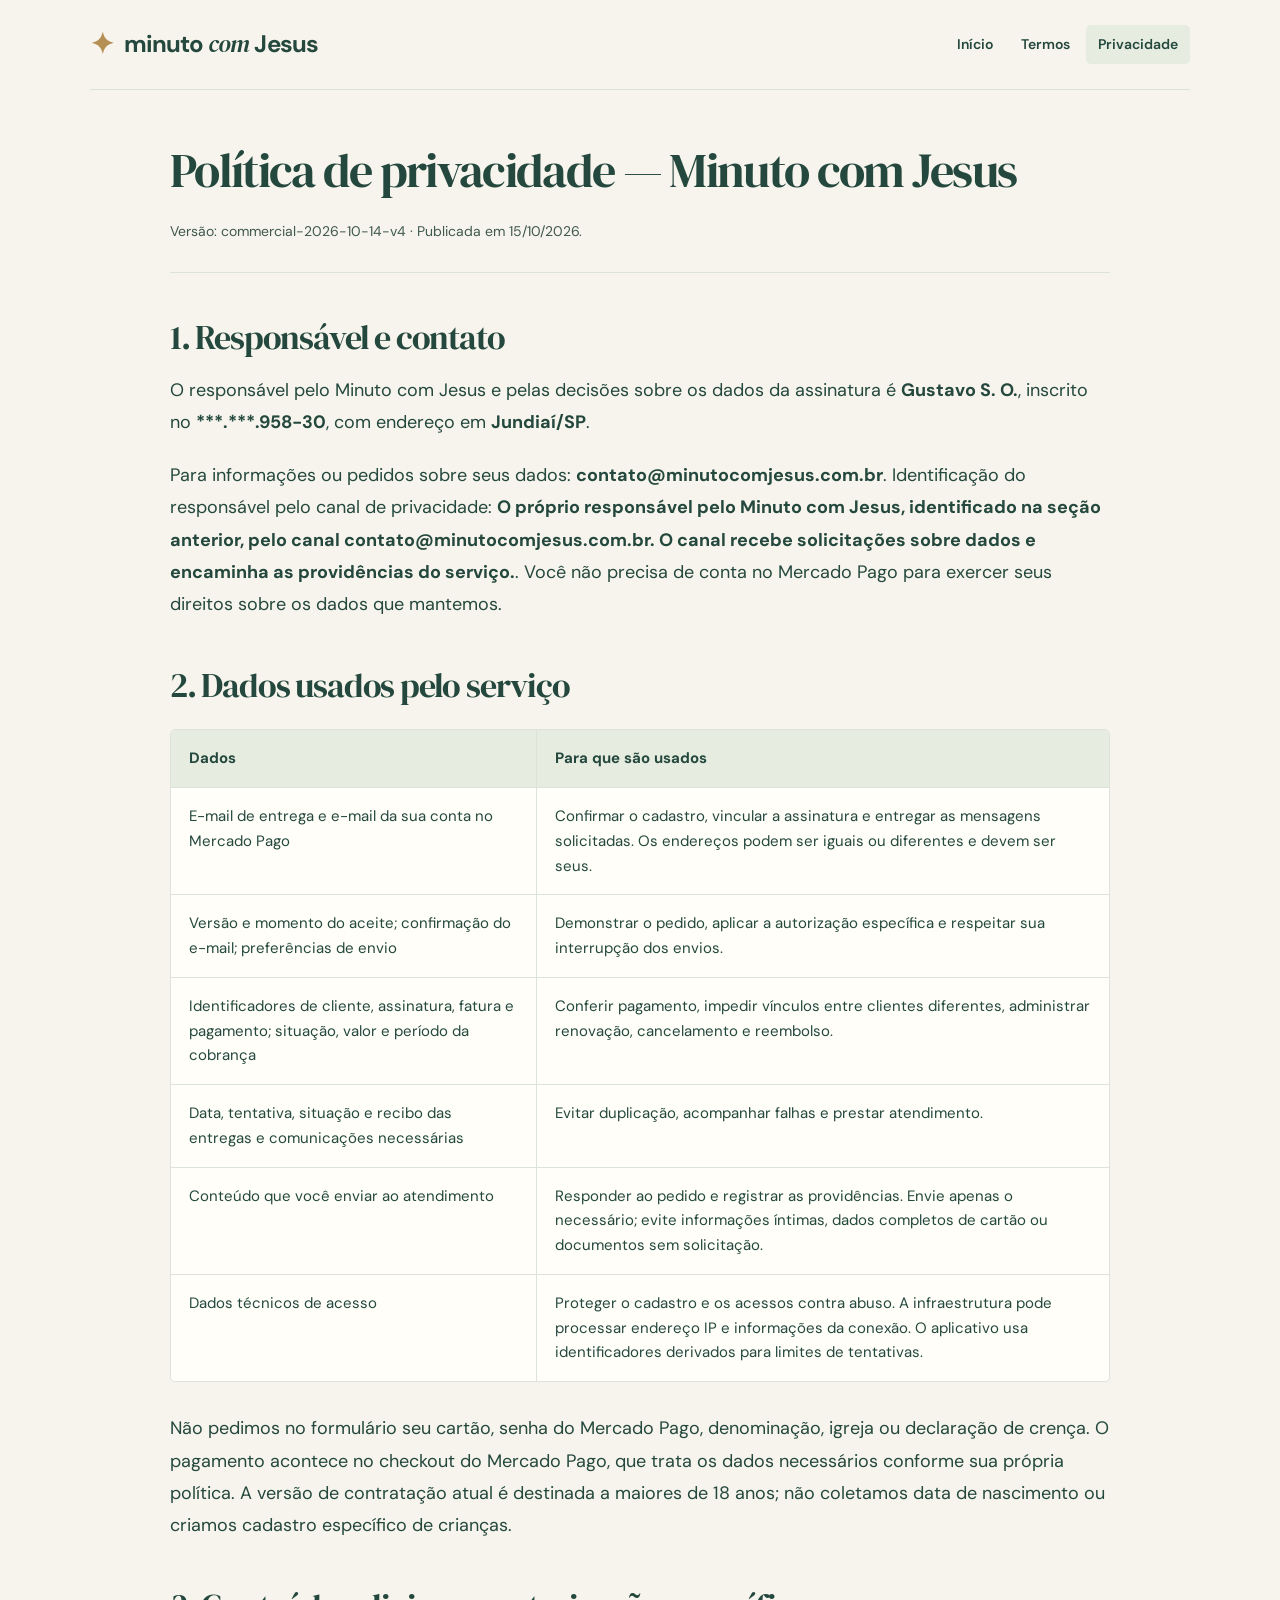
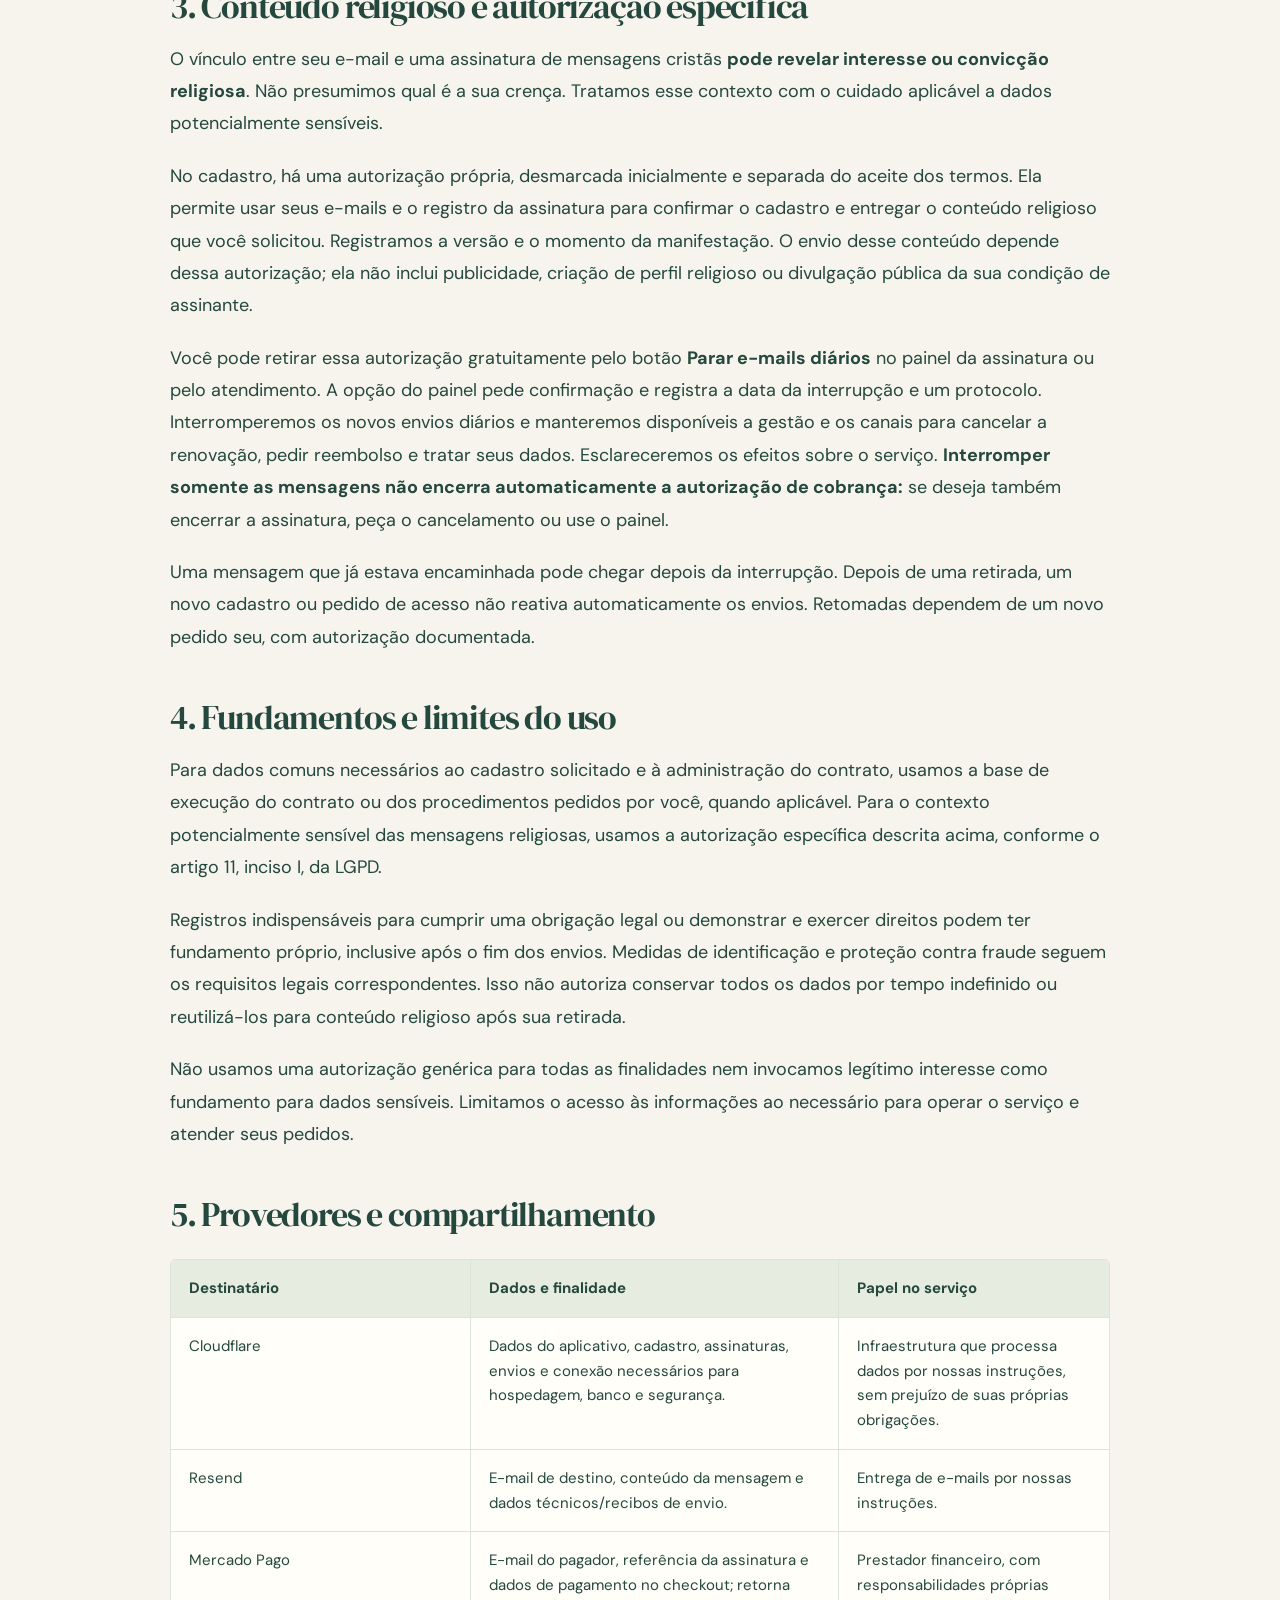
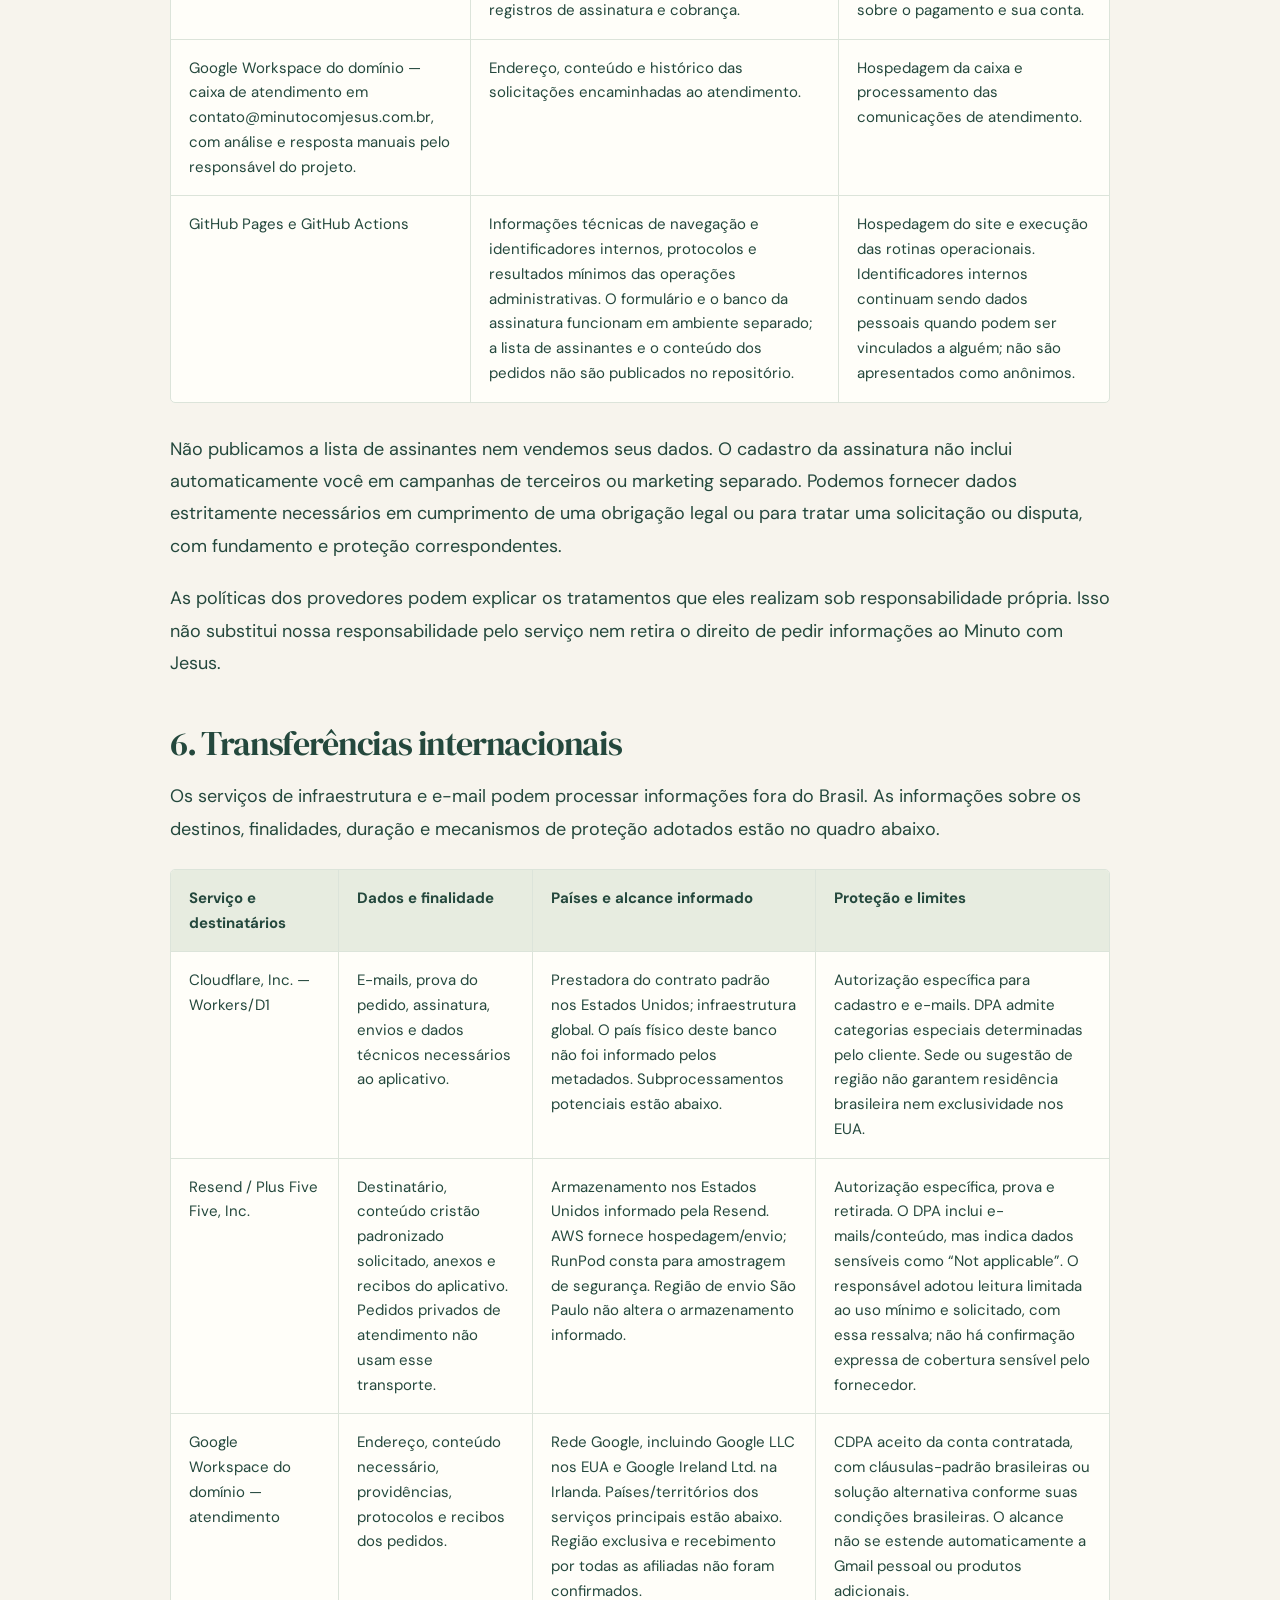
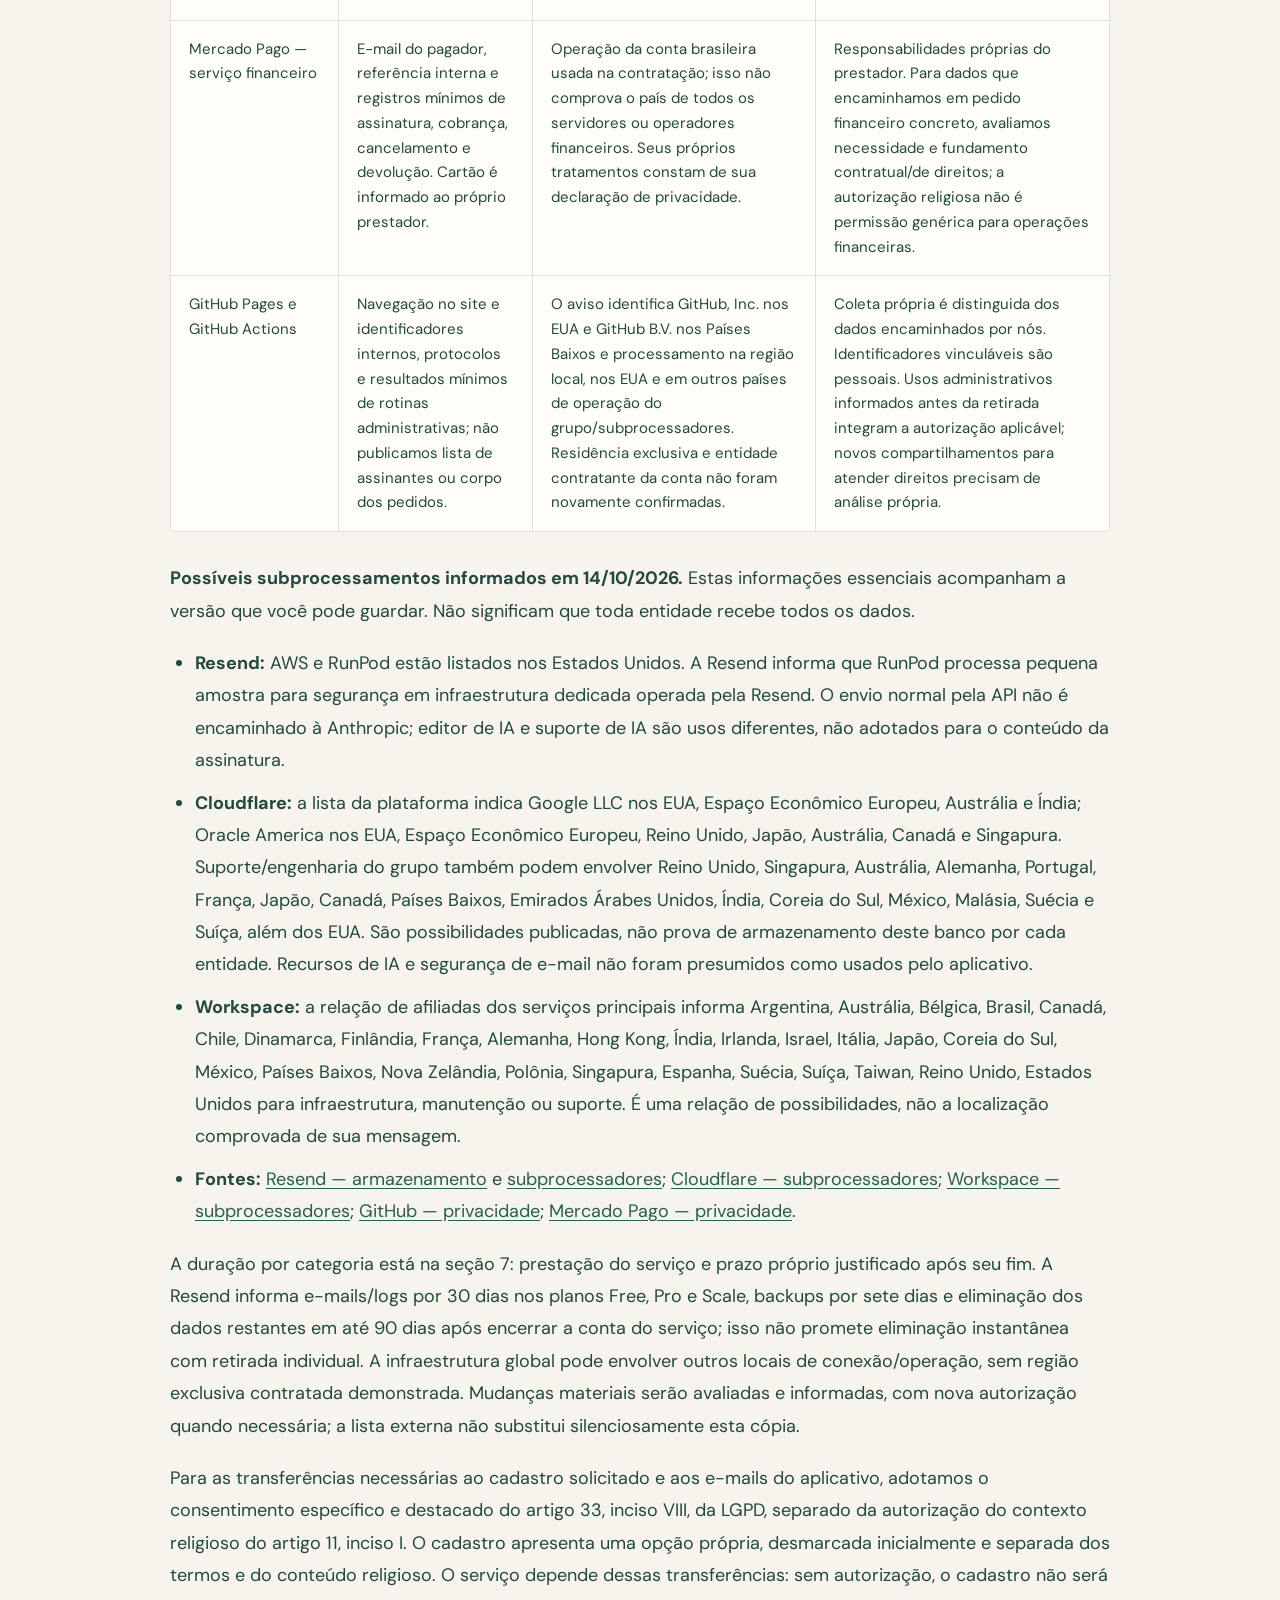
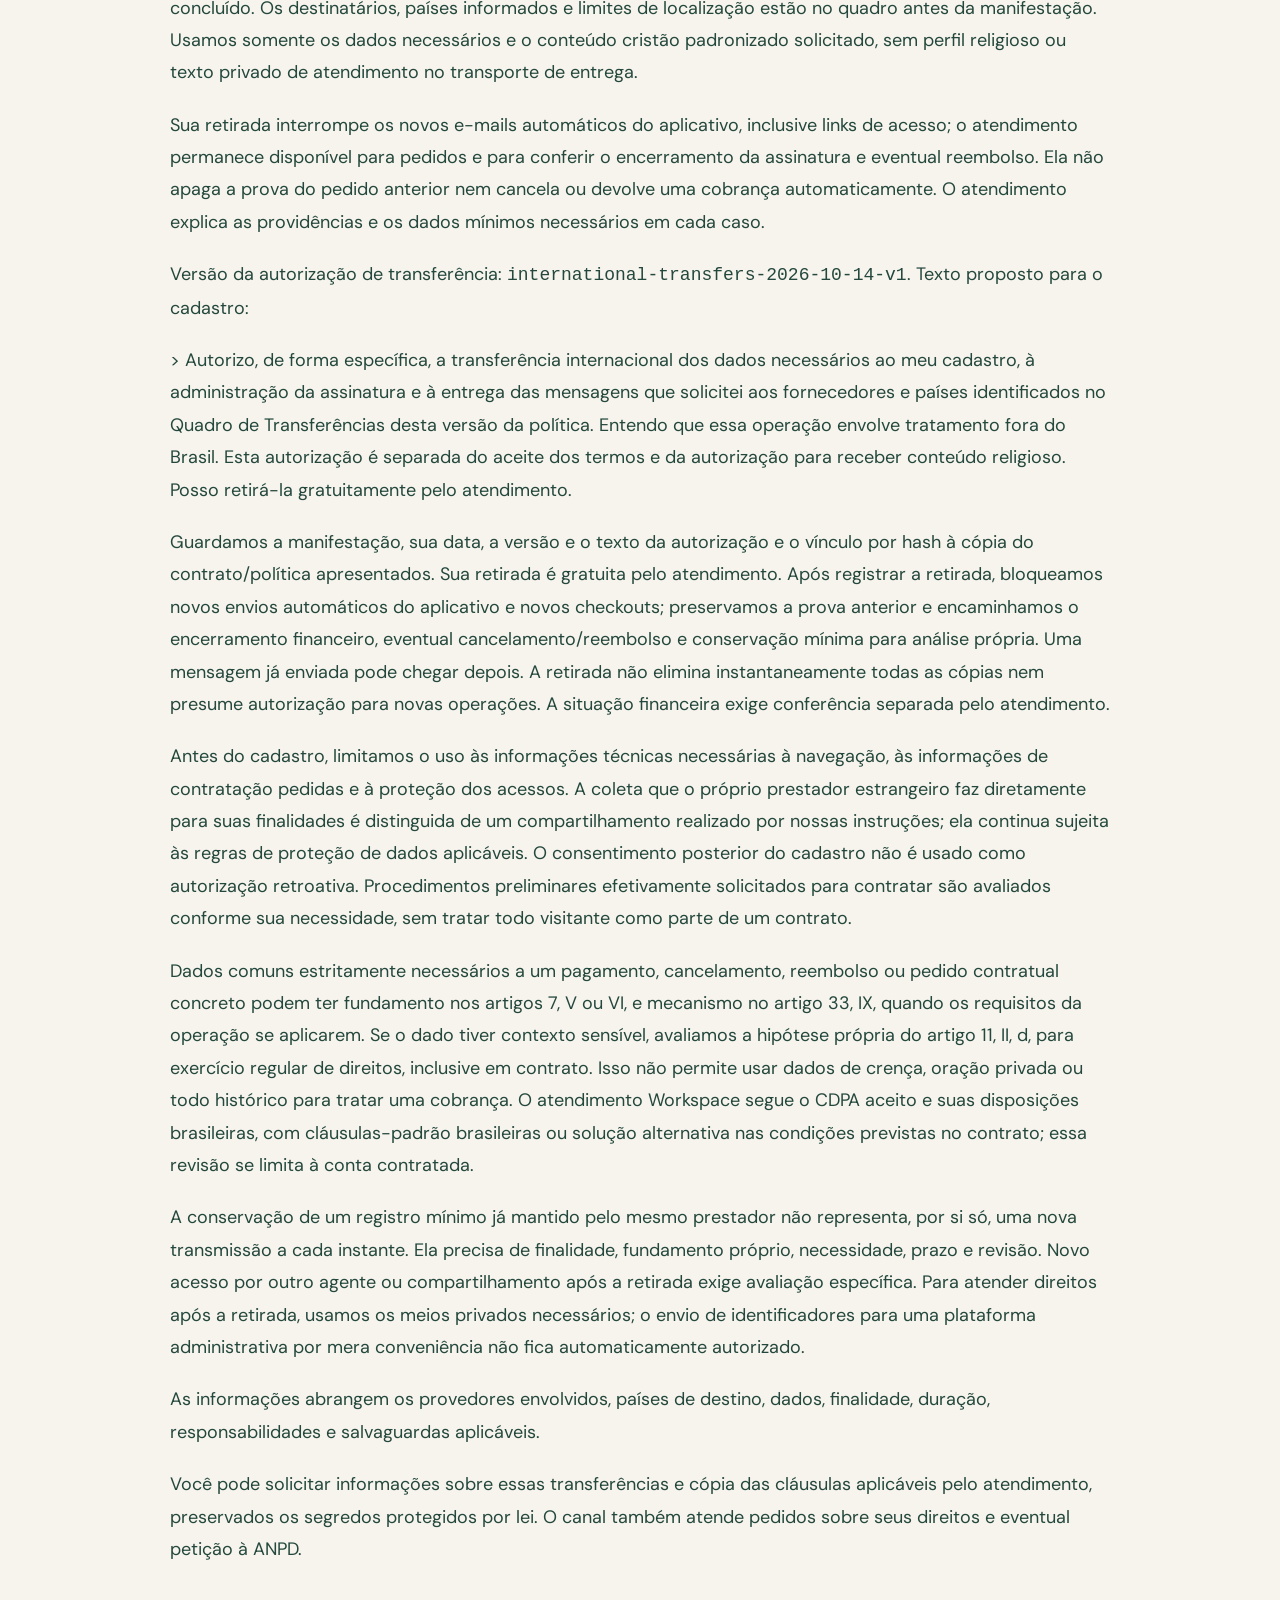
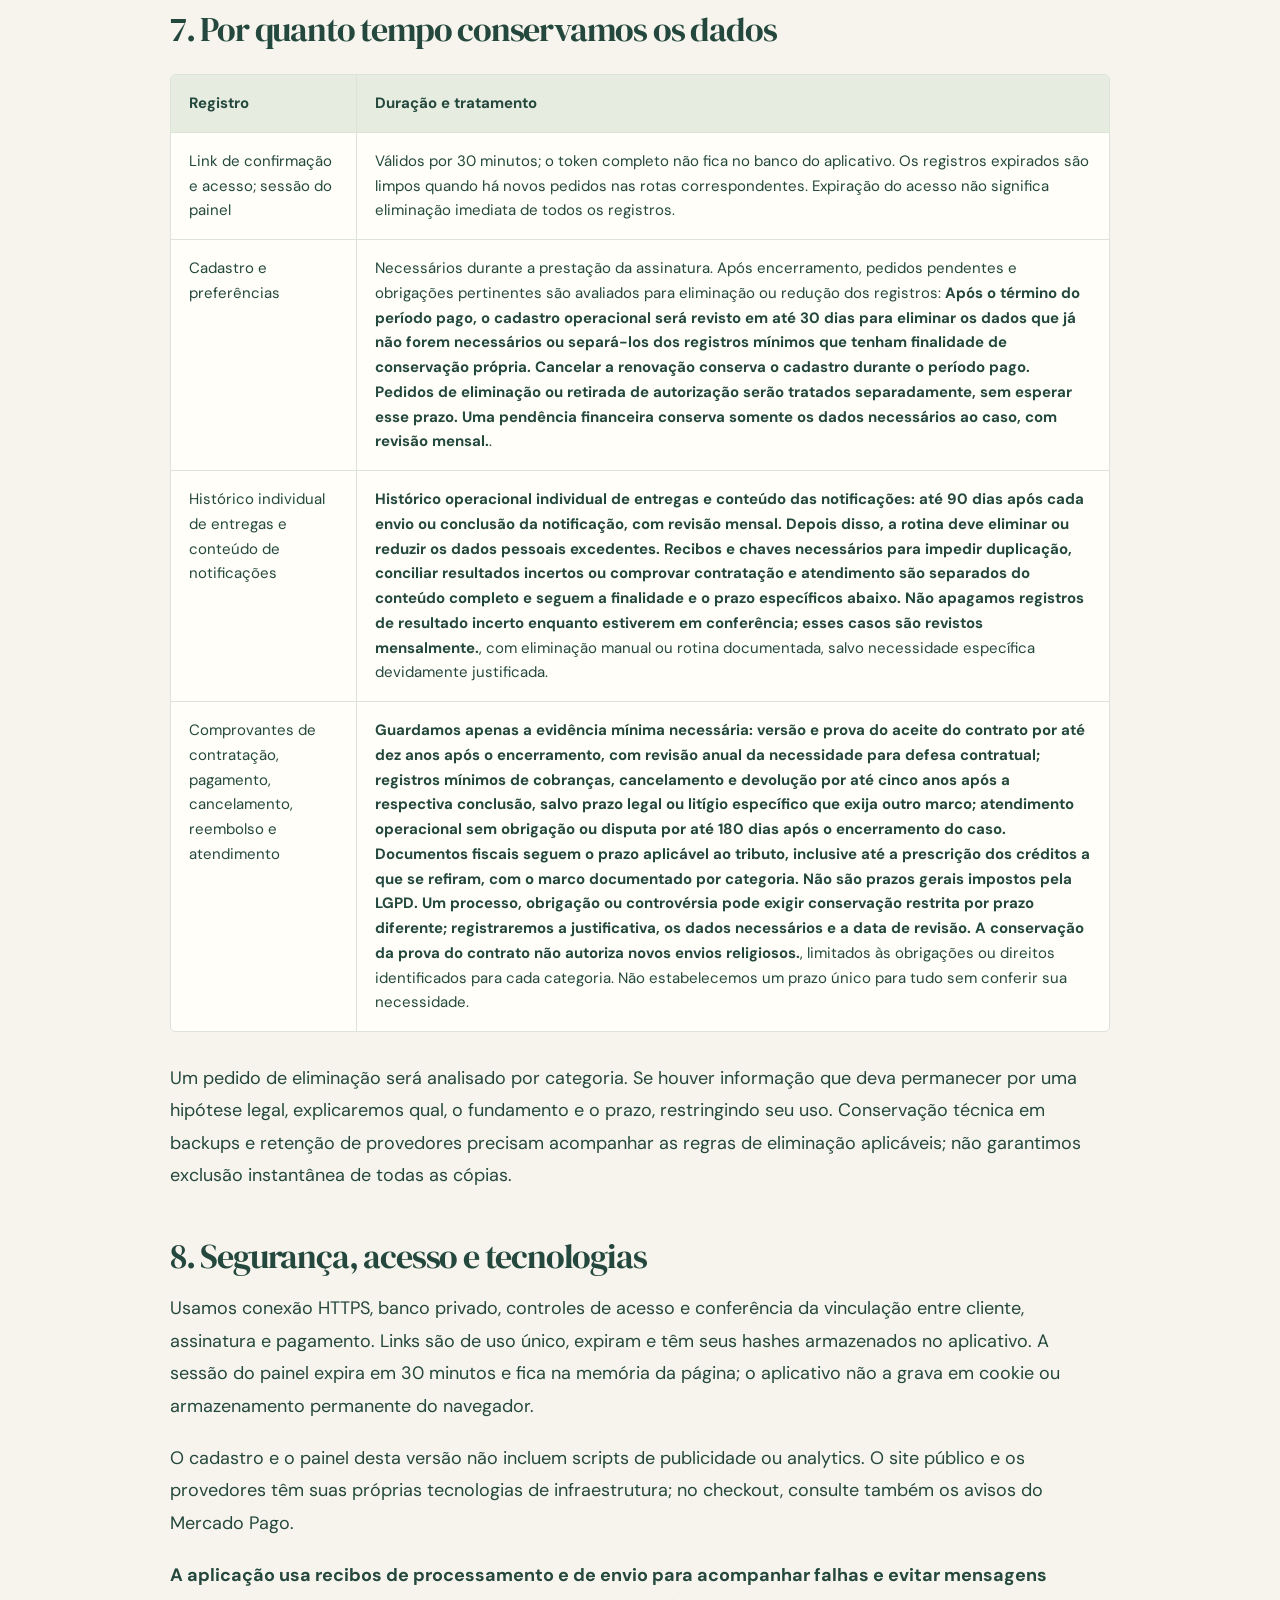
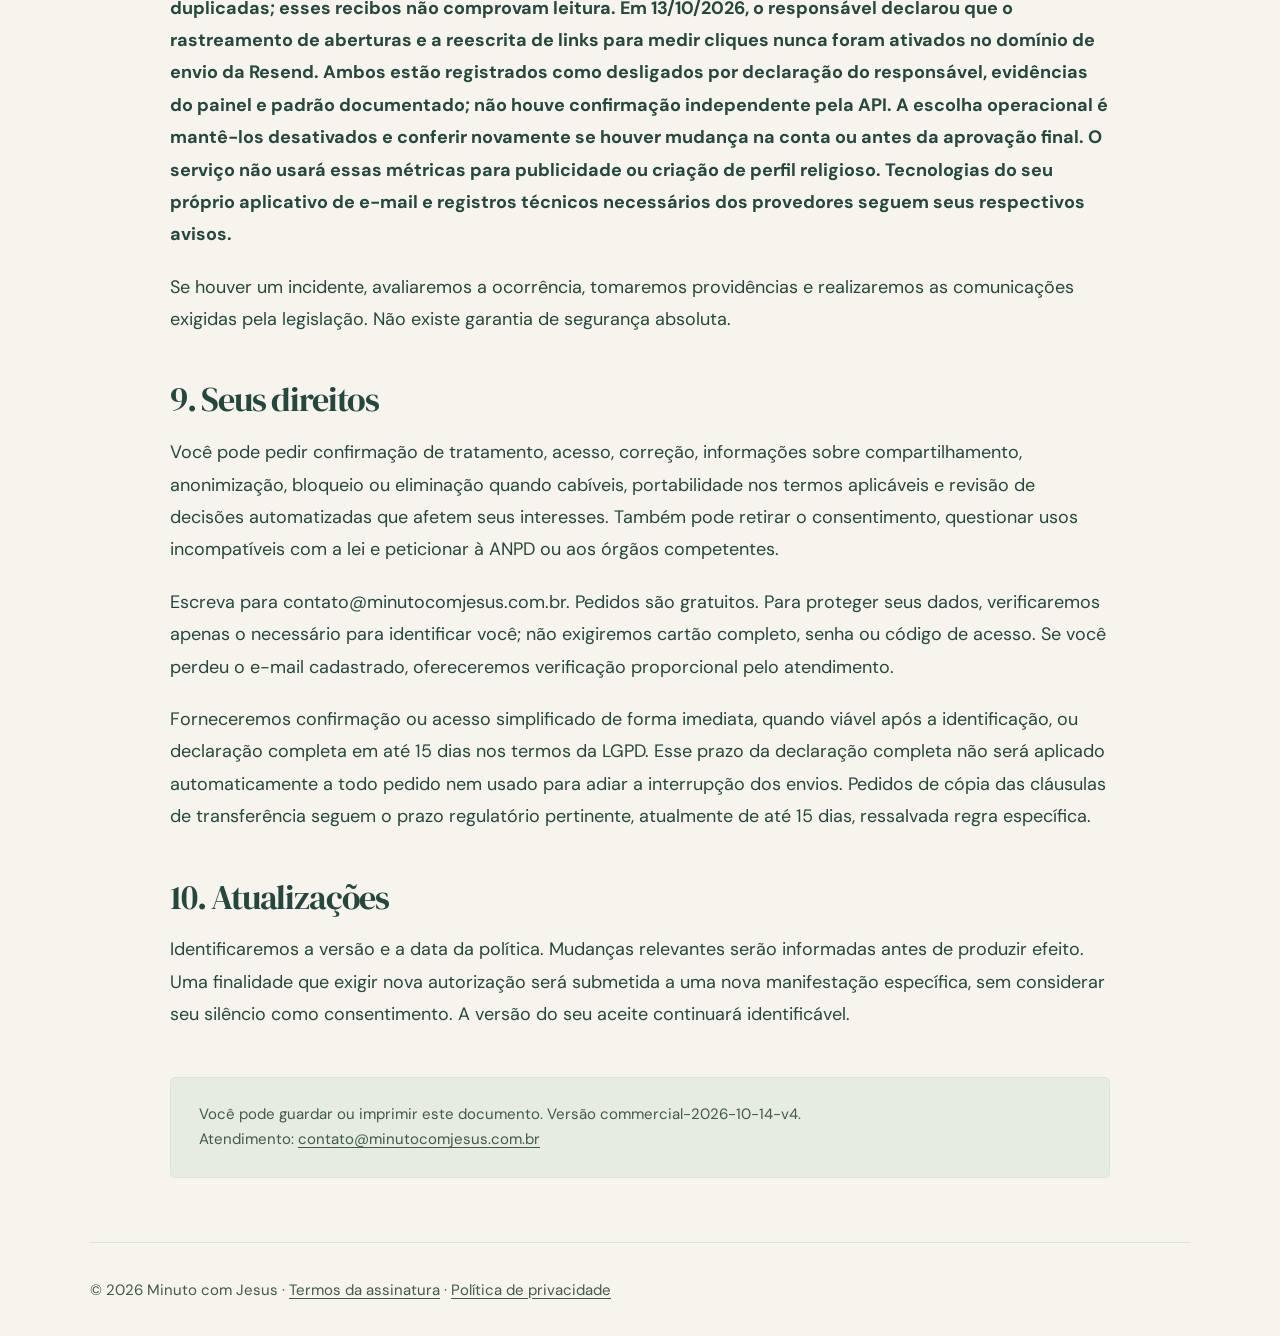
==== commit 45a50ca6: "Refinar leitura dos títulos e tabelas dos documentos" ====
--- a/site/privacidade.html
+++ b/site/privacidade.html
@@ -10,9 +10,9 @@
 .header{min-height:90px;display:flex;align-items:center;justify-content:space-between;flex-wrap:wrap;gap:16px 32px;padding-block:20px;border-bottom:1px solid #dce4da}.brand{display:flex;align-items:center;gap:11px;text-decoration:none;font-size:24px;font-weight:700;letter-spacing:-.04em}.brand em{font-family:"DM Serif Display",Georgia,serif;font-weight:400}.brand-mark{color:#b68f55;font-size:29px}
 .legal-nav{display:flex;flex-wrap:wrap;gap:4px}.legal-nav a{padding:8px 12px;border-radius:5px;font-size:14px;font-weight:600;text-decoration:none}.legal-nav a:hover,.legal-nav a[aria-current=page]{background:var(--sage)}
 .legal-content{width:min(940px,calc(100% - 48px));padding-block:54px 64px;font-size:18px;line-height:1.8}.legal-content h1,.legal-content h2,.legal-content h3{font-family:"DM Serif Display",Georgia,serif;font-weight:400;letter-spacing:-.035em;color:var(--ink)}
-.legal-content h1{max-width:860px;margin:0 0 22px;font-size:clamp(36px,5vw,56px);line-height:1.12}.legal-content h1+p{margin-bottom:36px;padding-bottom:30px;border-bottom:1px solid #dce4da;color:var(--muted);font-size:14px;line-height:1.6}
+.legal-content h1{margin:0 0 22px;font-size:clamp(36px,4.3vw,48px);line-height:1.12}.legal-content h1+p{margin-bottom:36px;padding-bottom:30px;border-bottom:1px solid #dce4da;color:var(--muted);font-size:14px;line-height:1.6}
 .legal-content h2{margin:44px 0 16px;font-size:clamp(27px,3vw,34px);line-height:1.2}.legal-content h3{margin:30px 0 14px;font-size:25px;line-height:1.3}.legal-content p{margin:0 0 20px;overflow-wrap:anywhere}.legal-content ul{margin:20px 0;padding-left:25px}.legal-content li{margin-bottom:10px;overflow-wrap:anywhere}.legal-content strong{color:var(--ink)}.legal-content p a,.legal-content li a{color:var(--green)}
-.table-wrap{max-width:100%;overflow-x:auto;margin:24px 0 30px;border:1px solid #dce4da;border-radius:5px;background:#fffef9}table{width:100%;min-width:720px;border-collapse:collapse;font-size:15px;line-height:1.65}th,td{padding:16px 18px;text-align:left;vertical-align:top;border-right:1px solid #dce4da;border-bottom:1px solid #dce4da;overflow-wrap:anywhere}th{background:var(--sage);font-weight:700}th:last-child,td:last-child{border-right:0}tr:last-child td{border-bottom:0}
+.table-wrap{max-width:100%;overflow-x:auto;margin:24px 0 30px;border:1px solid #dce4da;border-radius:5px;background:#fffef9}table{width:100%;min-width:720px;border-collapse:collapse;font-size:15px;line-height:1.65}th,td{padding:16px 18px;text-align:left;vertical-align:top;border-right:1px solid #dce4da;border-bottom:1px solid #dce4da;overflow-wrap:anywhere}th{background:var(--sage);font-weight:700}th:first-child,td:first-child{min-width:140px}th:last-child,td:last-child{border-right:0}tr:last-child td{border-bottom:0}
 .legal-note{margin-top:46px;padding:24px 28px;border:1px solid #dce4da;border-radius:5px;background:var(--sage);color:var(--muted);font-size:15px;line-height:1.7}.footer{min-height:95px;display:flex;align-items:center;padding-block:24px;border-top:1px solid #dce4da;color:var(--muted);font-size:15px}.footer a{white-space:nowrap}
 @media(max-width:560px){.wrap{width:calc(100% - 36px)}.header{min-height:74px;padding-block:16px;gap:10px 20px}.brand{font-size:20px}.legal-nav a{padding:7px 10px}.legal-content{width:calc(100% - 36px);padding-block:34px 44px;font-size:17px}.legal-content h1{font-size:36px}.legal-content h1+p{margin-bottom:28px;padding-bottom:24px}.legal-content h2{margin-top:34px}.legal-note{padding:20px}.footer{min-height:75px}}
 @media(prefers-reduced-motion:reduce){html{scroll-behavior:auto}}
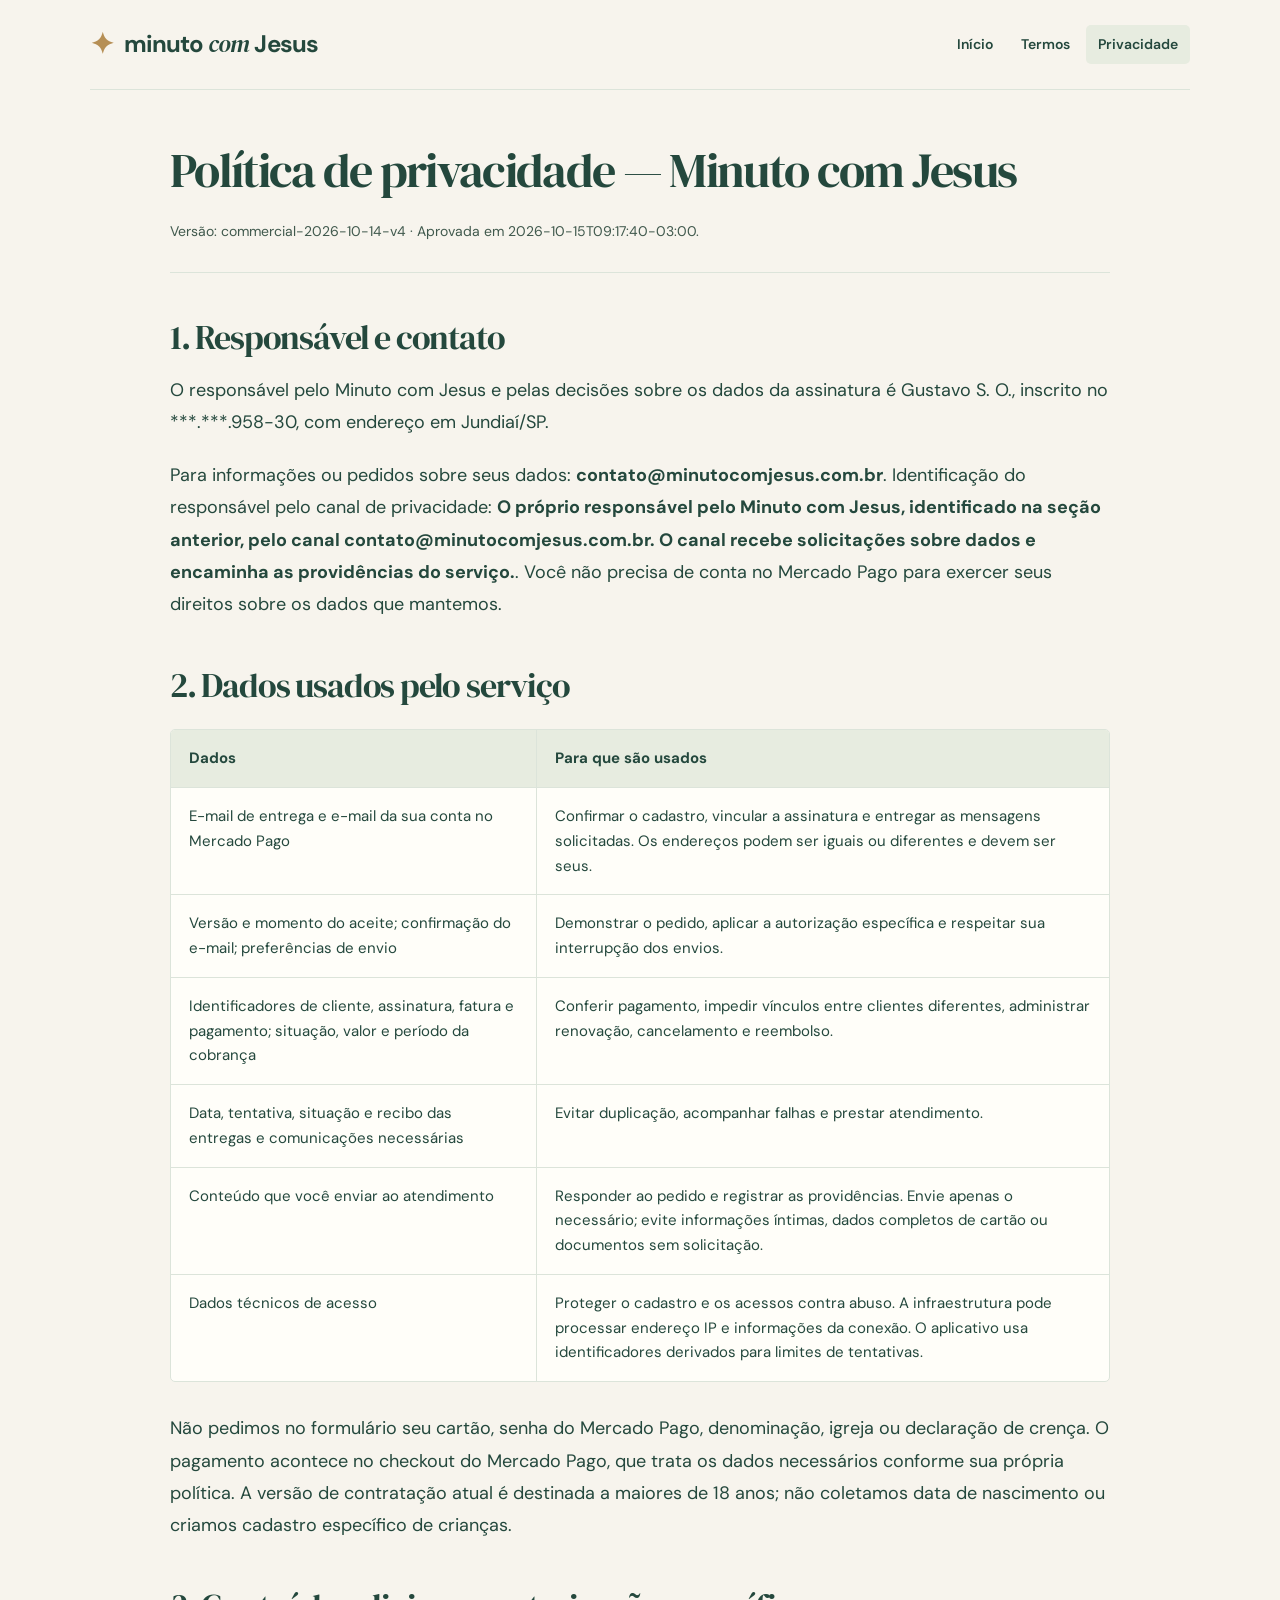
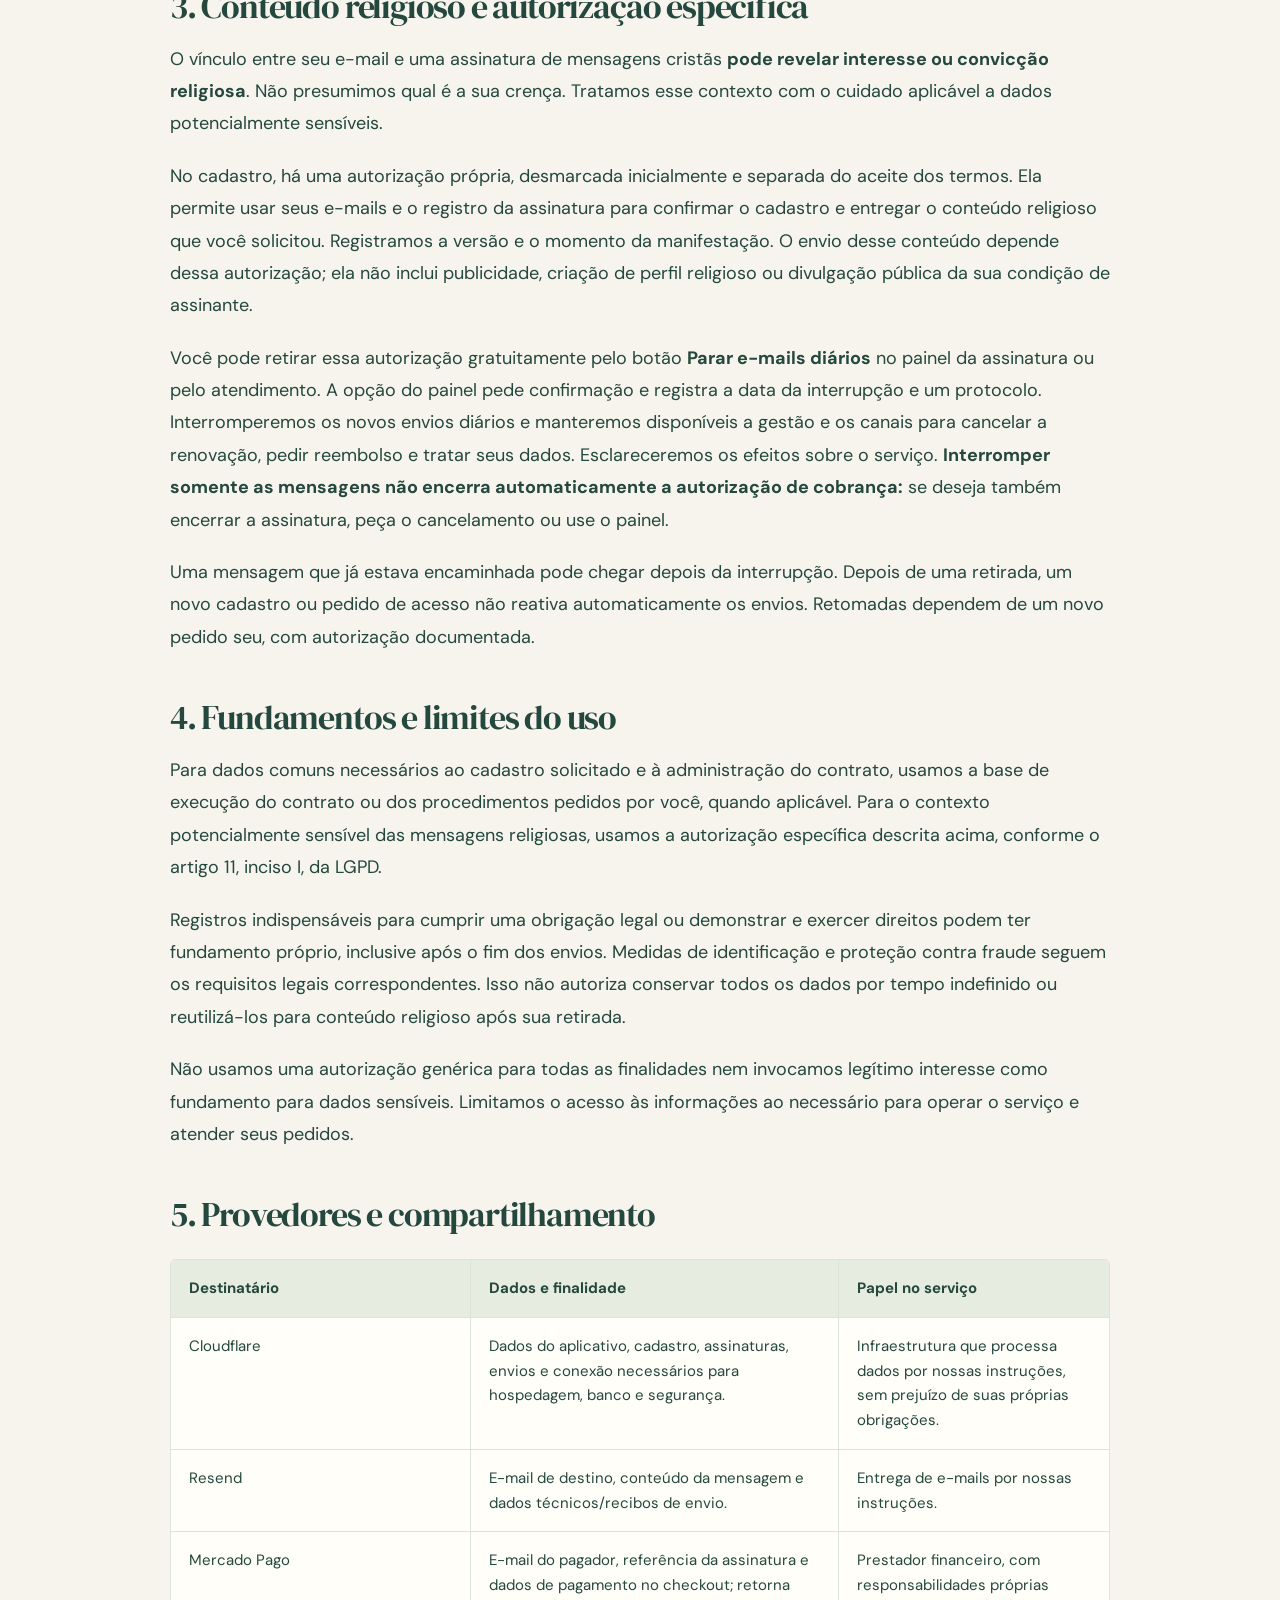
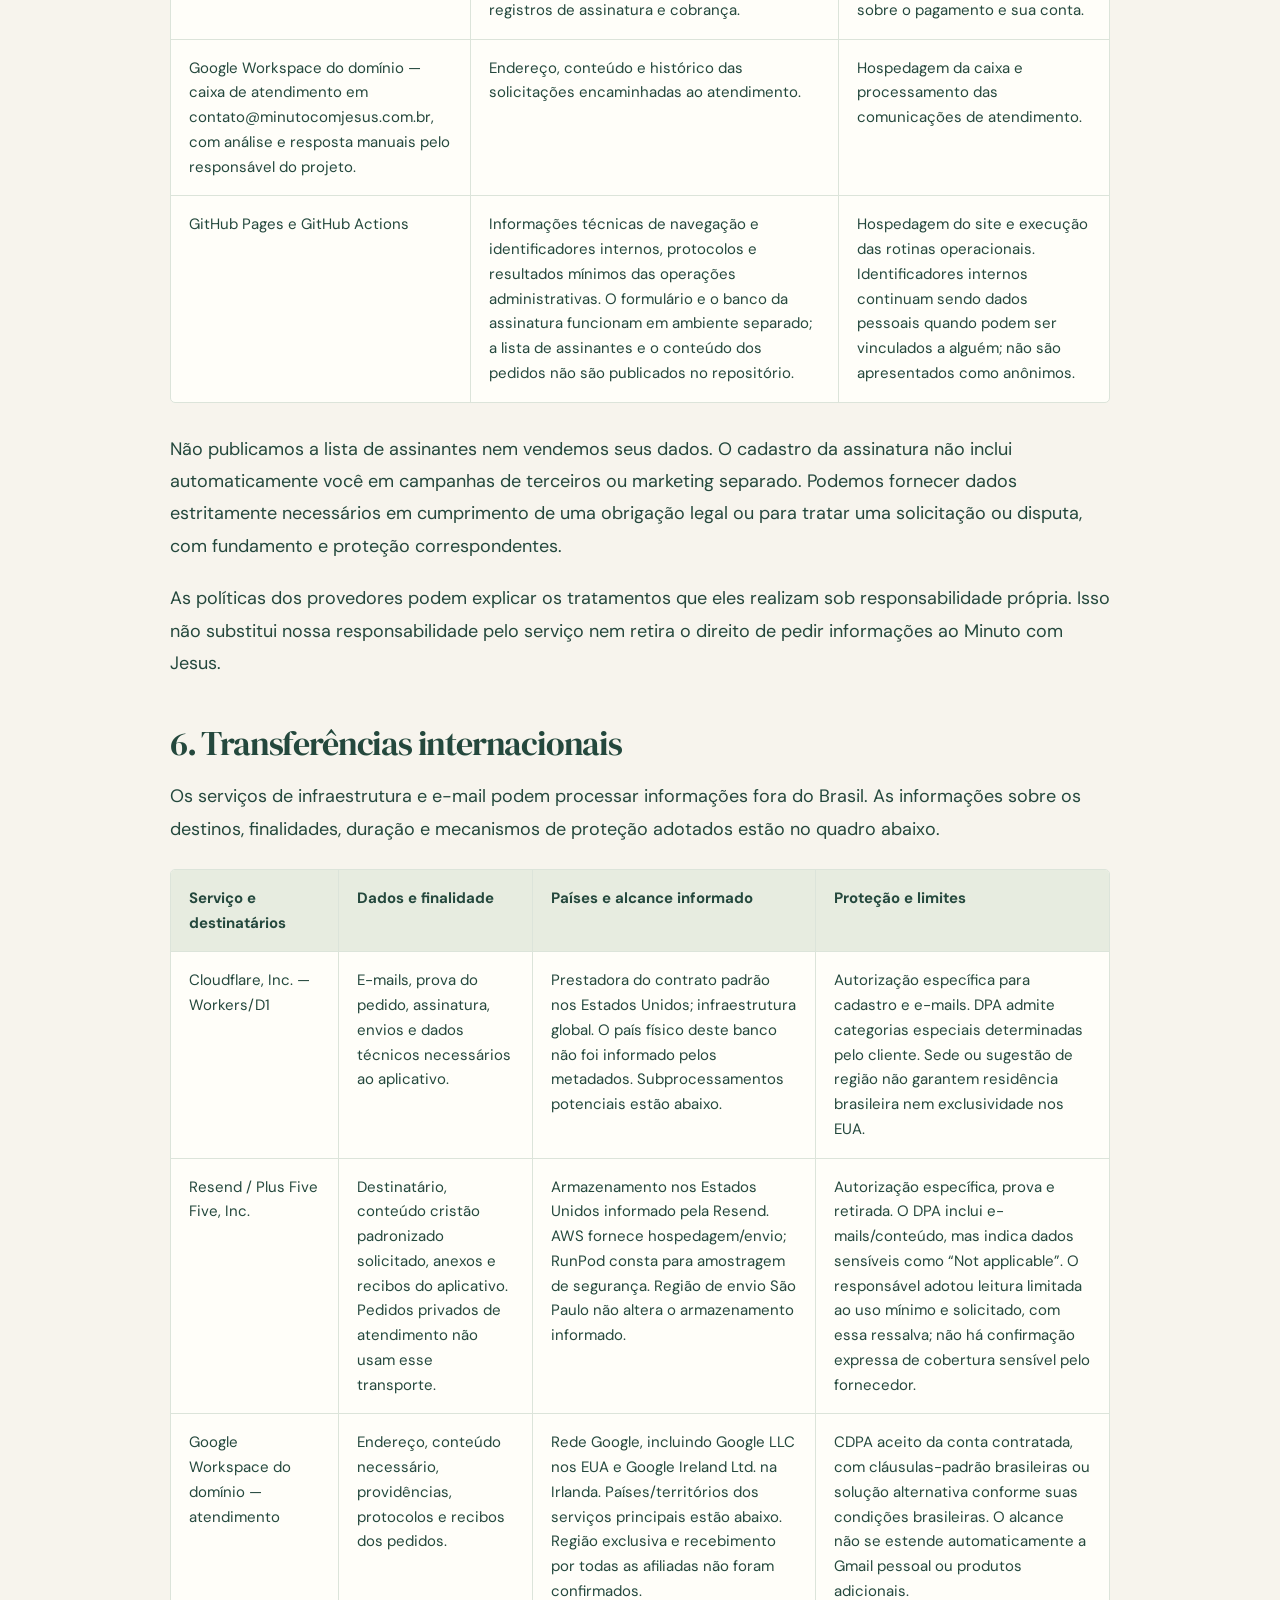
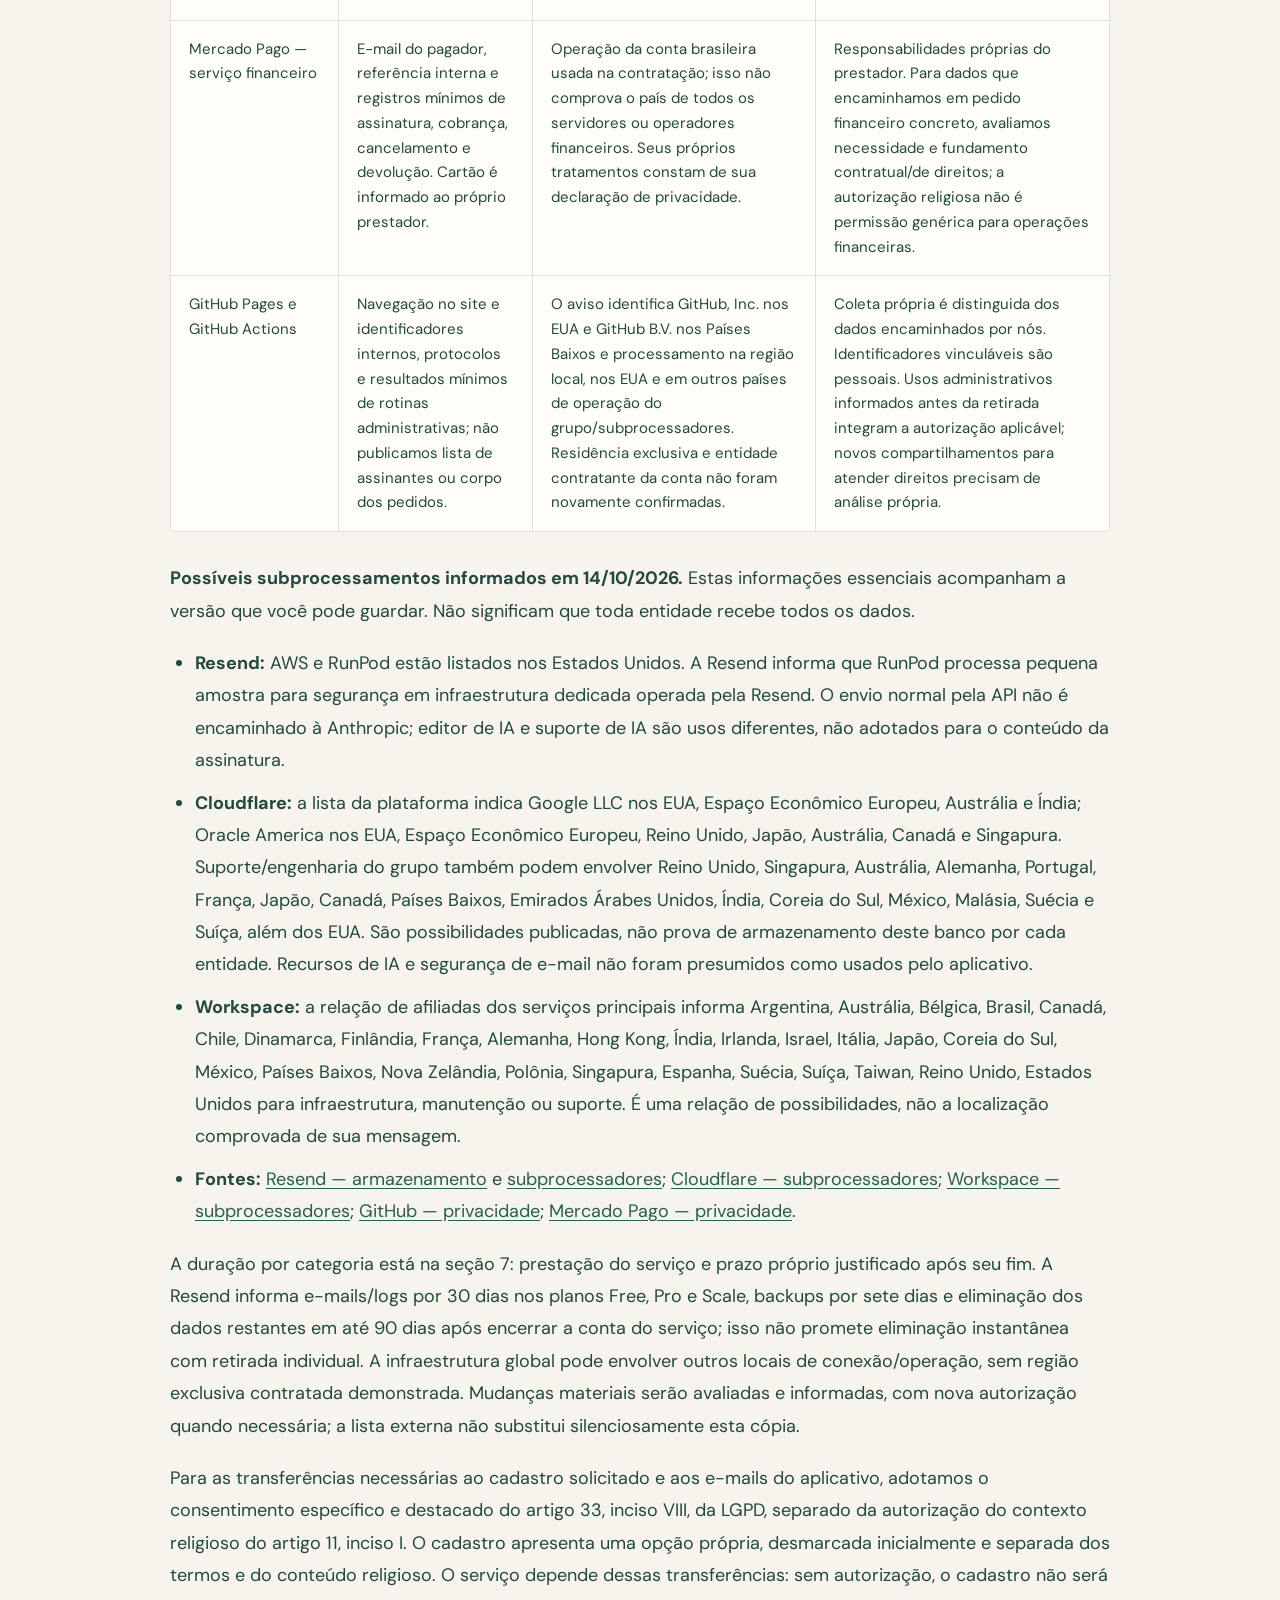
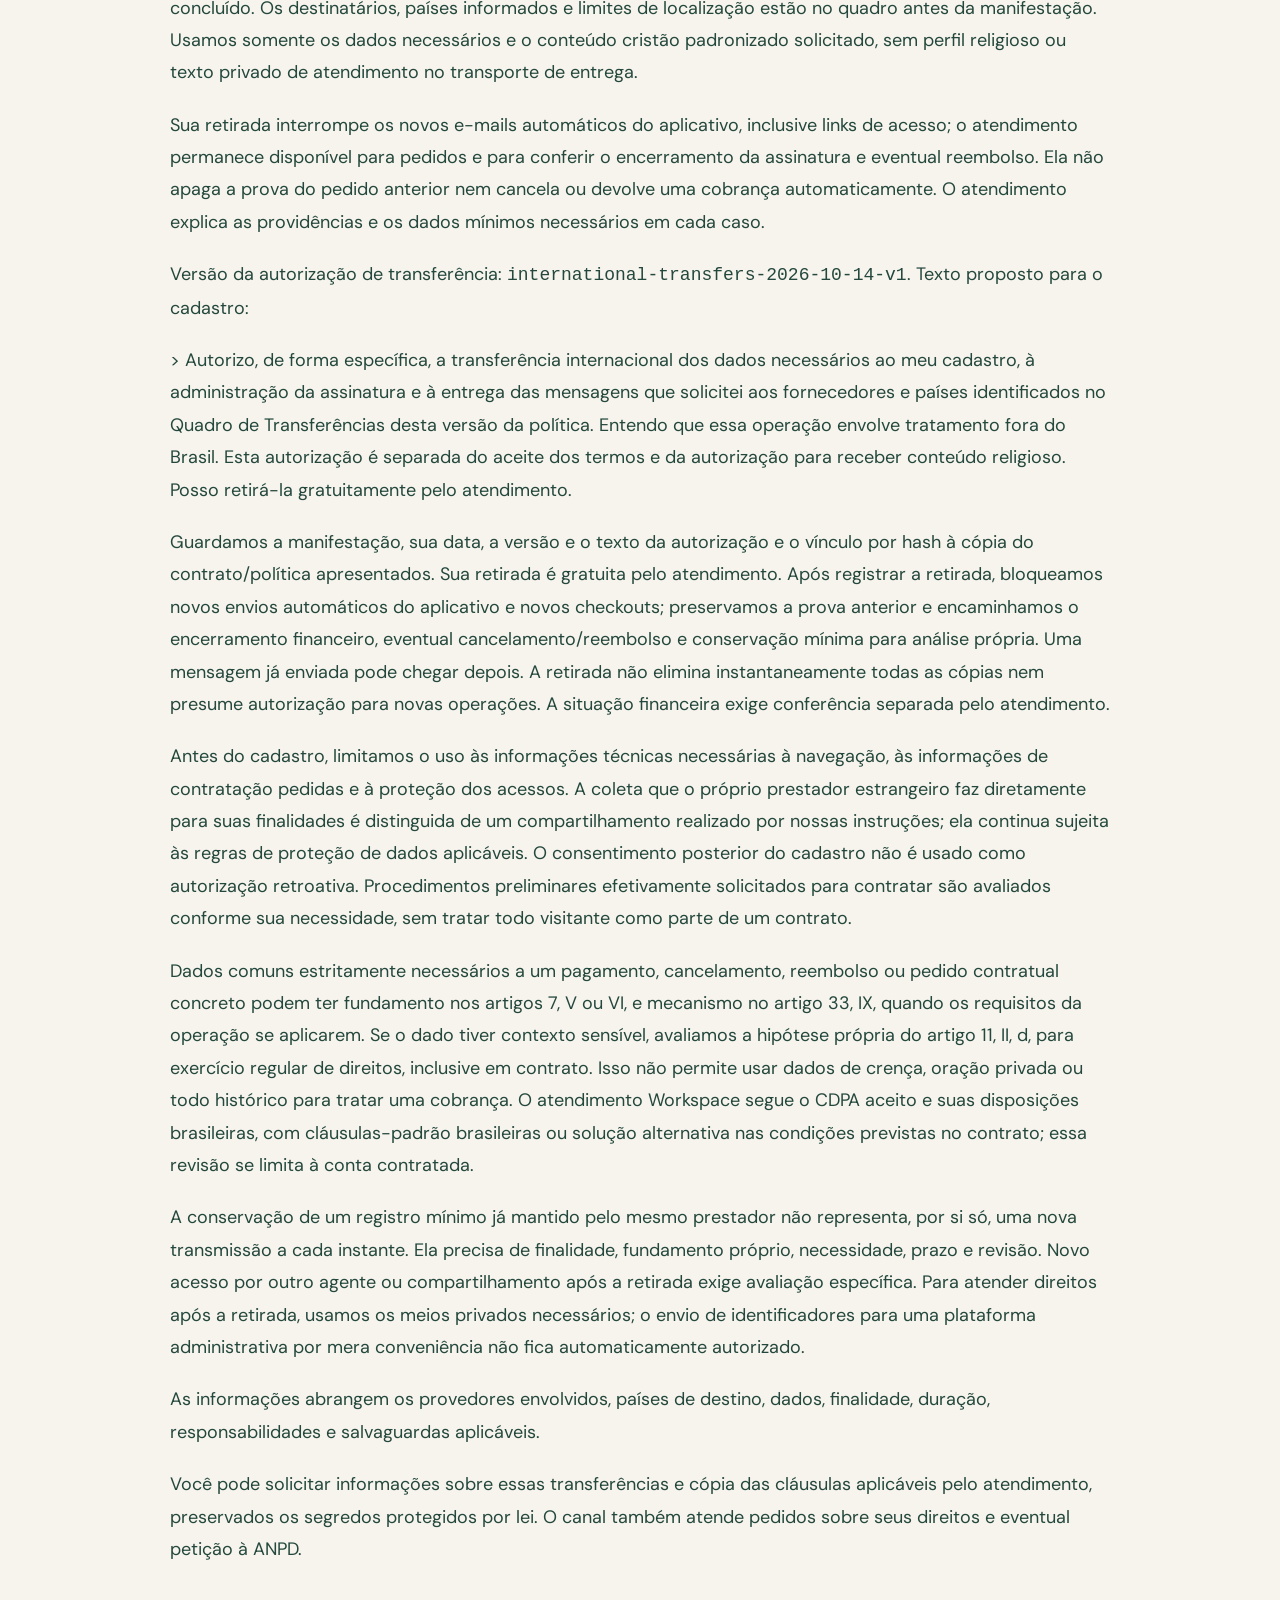
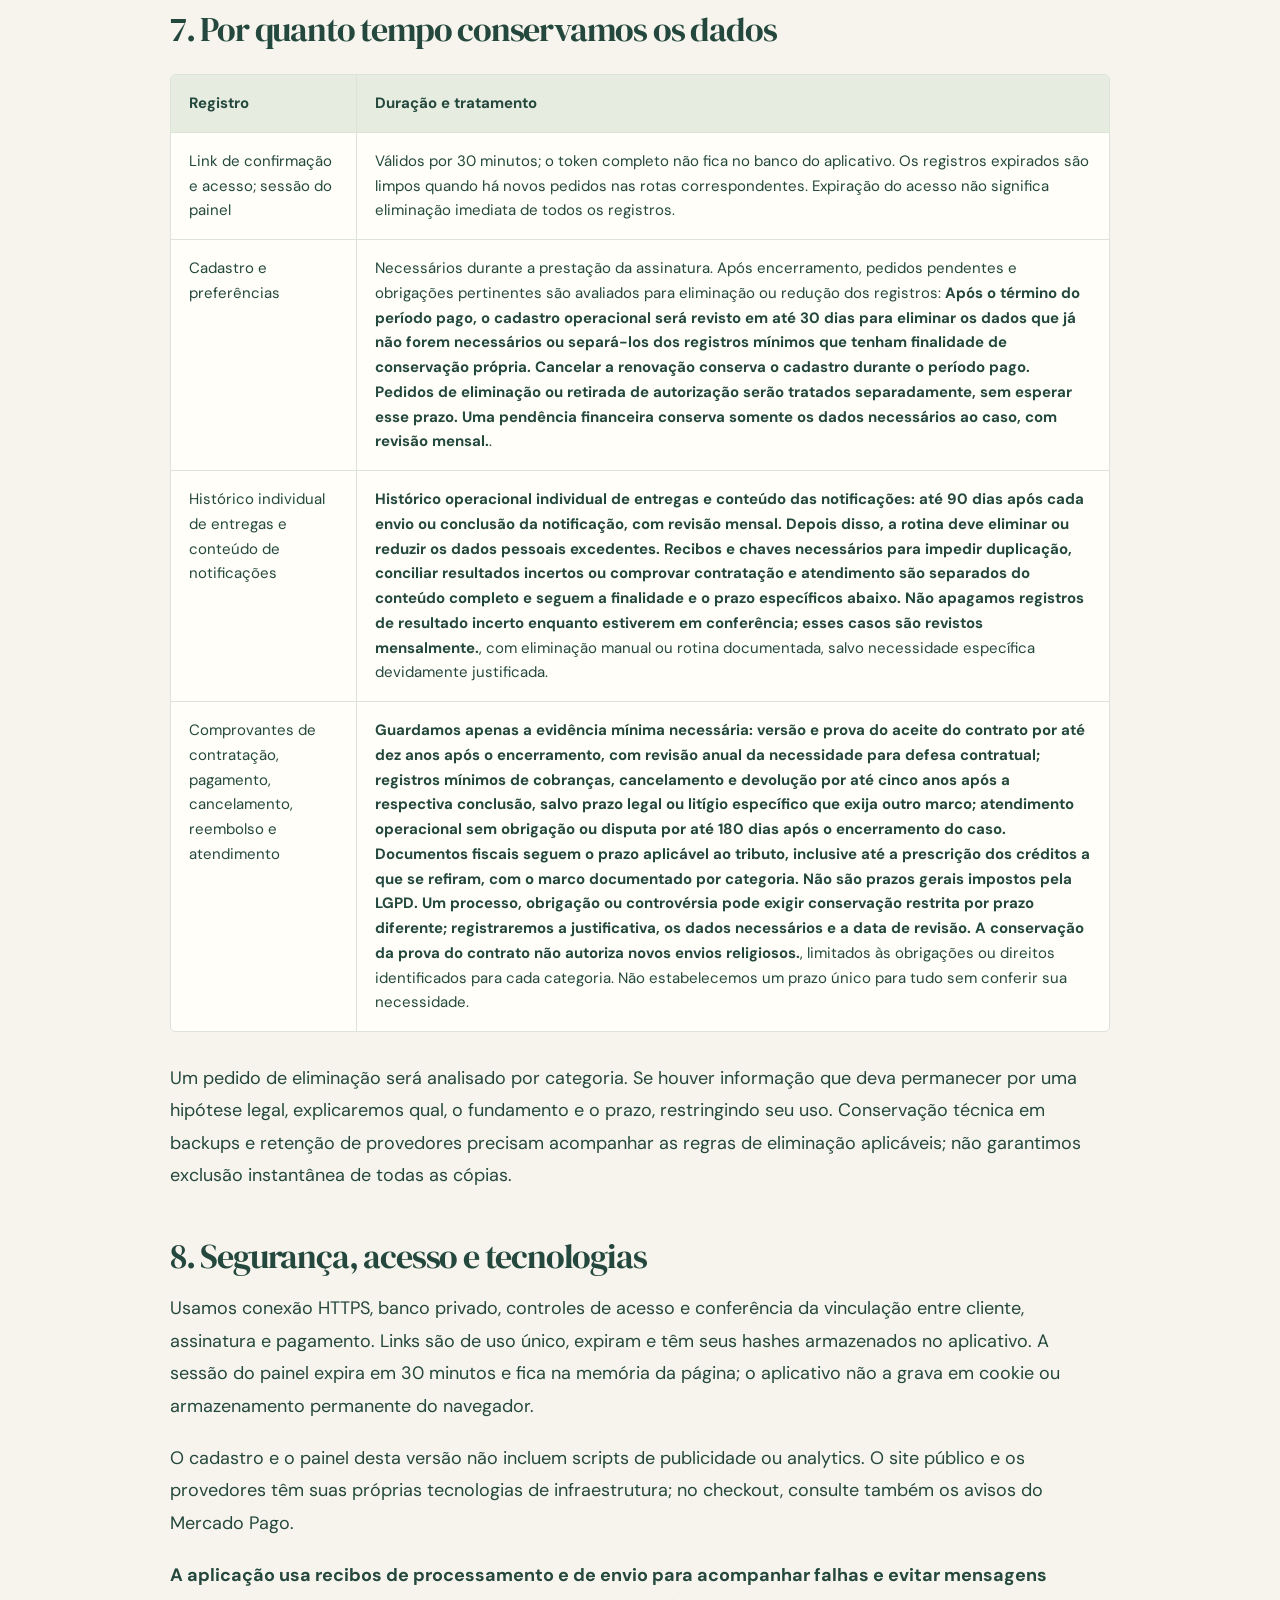
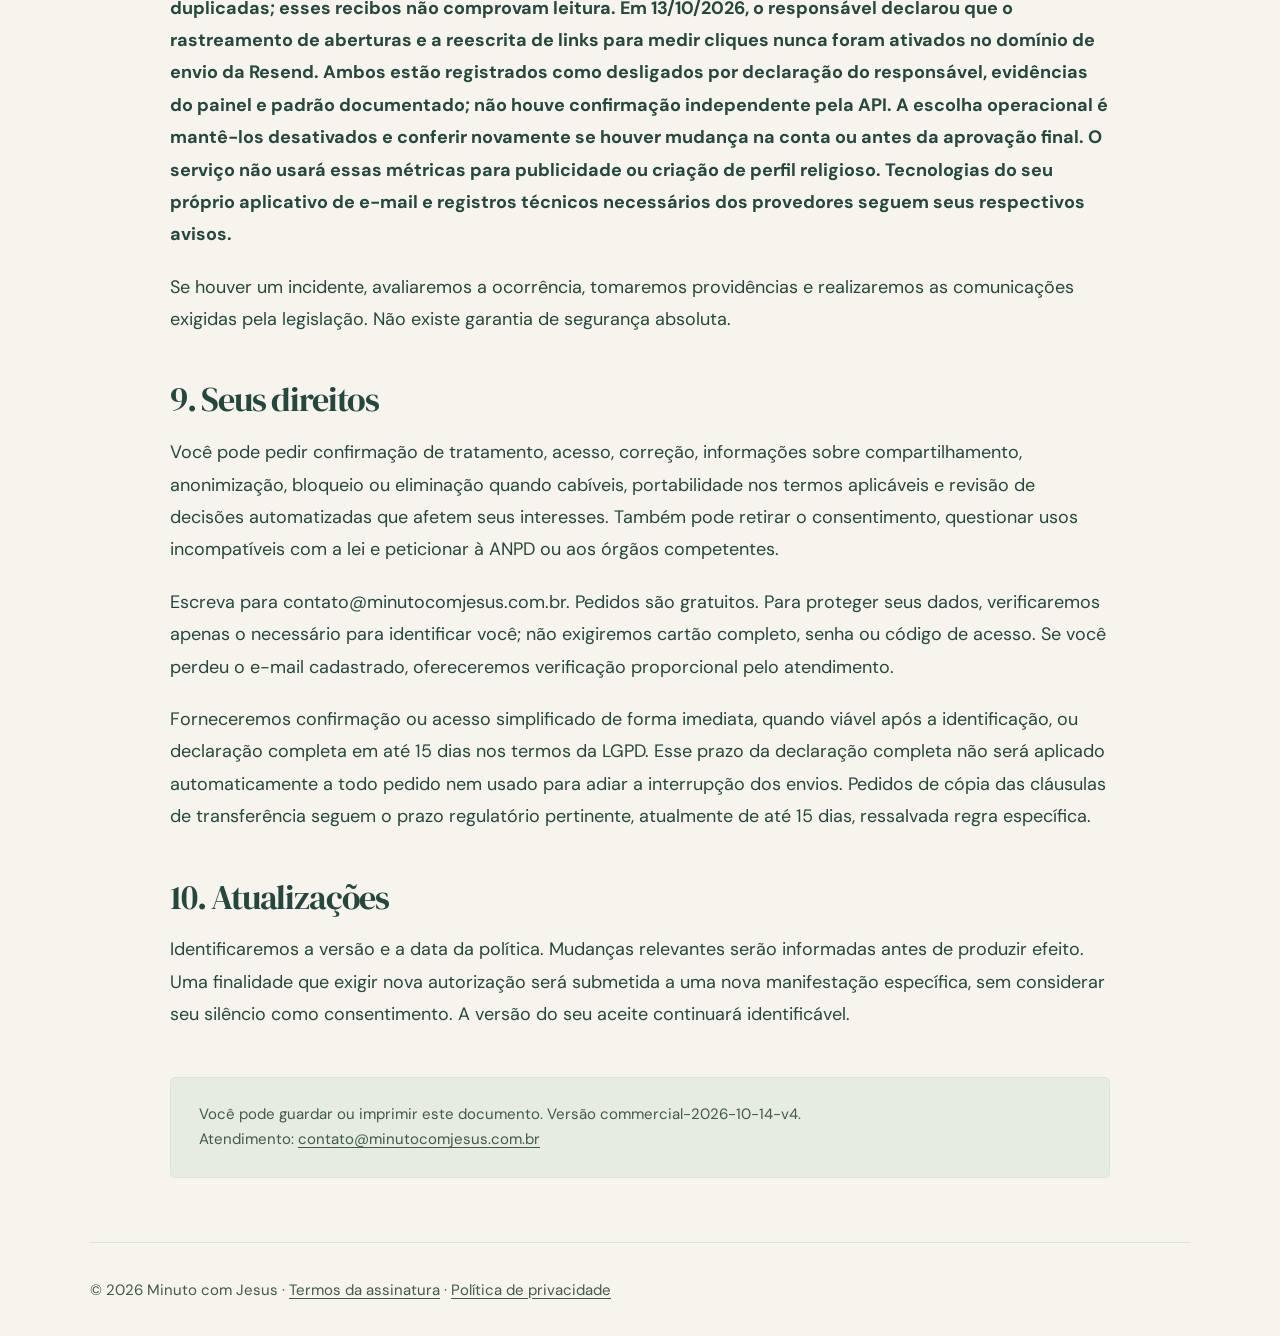
==== commit e1f4c814: "Publicar a cópia contratual v4 aprovada para cadastro e e-mails" ====
--- a/site/privacidade.html
+++ b/site/privacidade.html
@@ -19,16 +19,16 @@
 @media print{body{background:white;color:black;font-size:11pt;line-height:1.5}.header,.footer,.skip{display:none}.legal-content{width:100%;padding:0;font-size:11pt}.legal-content h1{font-size:25pt}.legal-content h2{font-size:17pt;break-after:avoid}.legal-content h3{font-size:14pt;break-after:avoid}.legal-content h1+p{font-size:9pt}.table-wrap{overflow:visible;border-color:#aaa}table{min-width:0;font-size:8pt}th,td{padding:6px;border-color:#aaa}th{background:#eee}tr{break-inside:avoid}.legal-note{background:white;border-color:#aaa;font-size:9pt}a,.legal-content p a,.legal-content li a{color:black}}
 </style></head><body>
 <a class="skip" href="#conteudo">Ir para o conteúdo</a>
-<header class="header wrap"><a class="brand" href="./" aria-label="Minuto com Jesus, início"><span class="brand-mark" aria-hidden="true">✦</span><span>minuto <em>com</em> Jesus</span></a>
-<nav class="legal-nav" aria-label="Navegação"><a href="./">Início</a><a href="termos.html">Termos</a><a href="privacidade.html" aria-current="page">Privacidade</a></nav></header>
+<header class="header wrap"><a class="brand" href="https://minutocomjesus.com.br/" aria-label="Minuto com Jesus, início"><span class="brand-mark" aria-hidden="true">✦</span><span>minuto <em>com</em> Jesus</span></a>
+<nav class="legal-nav" aria-label="Navegação"><a href="https://minutocomjesus.com.br/">Início</a><a href="https://minutocomjesus.com.br/termos.html">Termos</a><a href="https://minutocomjesus.com.br/privacidade.html" aria-current="page">Privacidade</a></nav></header>
 <main id="conteudo" class="legal-content wrap">
 <h1>Política de privacidade — Minuto com Jesus</h1>
-<p>Versão: commercial-2026-10-14-v4 · Publicada em 15/10/2026.</p>
+<p>Versão: commercial-2026-10-14-v4 · Aprovada em 2026-10-15T09:17:40-03:00.</p>
 <h2>1. Responsável e contato</h2>
-<p>O responsável pelo Minuto com Jesus e pelas decisões sobre os dados da assinatura é <strong>Gustavo S. O.</strong>, inscrito no <strong>***.***.958-30</strong>, com endereço em <strong>Jundiaí/SP</strong>.</p>
+<p>O responsável pelo Minuto com Jesus e pelas decisões sobre os dados da assinatura é Gustavo S. O., inscrito no ***.***.958-30, com endereço em Jundiaí/SP.</p>
 <p>Para informações ou pedidos sobre seus dados: <strong>contato@minutocomjesus.com.br</strong>. Identificação do responsável pelo canal de privacidade: <strong>O próprio responsável pelo Minuto com Jesus, identificado na seção anterior, pelo canal contato@minutocomjesus.com.br. O canal recebe solicitações sobre dados e encaminha as providências do serviço.</strong>. Você não precisa de conta no Mercado Pago para exercer seus direitos sobre os dados que mantemos.</p>
 <h2>2. Dados usados pelo serviço</h2>
-<div class="table-wrap" tabindex="0" role="region" aria-label="Tabela de informações"><table><tr><th>Dados</th><th>Para que são usados</th></tr><tr><td>E-mail de entrega e e-mail da sua conta no Mercado Pago</td><td>Confirmar o cadastro, vincular a assinatura e entregar as mensagens solicitadas. Os endereços podem ser iguais ou diferentes e devem ser seus.</td></tr><tr><td>Versão e momento do aceite; confirmação do e-mail; preferências de envio</td><td>Demonstrar o pedido, aplicar a autorização específica e respeitar sua interrupção dos envios.</td></tr><tr><td>Identificadores de cliente, assinatura, fatura e pagamento; situação, valor e período da cobrança</td><td>Conferir pagamento, impedir vínculos entre clientes diferentes, administrar renovação, cancelamento e reembolso.</td></tr><tr><td>Data, tentativa, situação e recibo das entregas e comunicações necessárias</td><td>Evitar duplicação, acompanhar falhas e prestar atendimento.</td></tr><tr><td>Conteúdo que você enviar ao atendimento</td><td>Responder ao pedido e registrar as providências. Envie apenas o necessário; evite informações íntimas, dados completos de cartão ou documentos sem solicitação.</td></tr><tr><td>Dados técnicos de acesso</td><td>Proteger o cadastro e os acessos contra abuso. A infraestrutura pode processar endereço IP e informações da conexão. O aplicativo usa identificadores derivados para limites de tentativas.</td></tr></table></div>
+<div class="table-wrap"><table><tr><th>Dados</th><th>Para que são usados</th></tr><tr><td>E-mail de entrega e e-mail da sua conta no Mercado Pago</td><td>Confirmar o cadastro, vincular a assinatura e entregar as mensagens solicitadas. Os endereços podem ser iguais ou diferentes e devem ser seus.</td></tr><tr><td>Versão e momento do aceite; confirmação do e-mail; preferências de envio</td><td>Demonstrar o pedido, aplicar a autorização específica e respeitar sua interrupção dos envios.</td></tr><tr><td>Identificadores de cliente, assinatura, fatura e pagamento; situação, valor e período da cobrança</td><td>Conferir pagamento, impedir vínculos entre clientes diferentes, administrar renovação, cancelamento e reembolso.</td></tr><tr><td>Data, tentativa, situação e recibo das entregas e comunicações necessárias</td><td>Evitar duplicação, acompanhar falhas e prestar atendimento.</td></tr><tr><td>Conteúdo que você enviar ao atendimento</td><td>Responder ao pedido e registrar as providências. Envie apenas o necessário; evite informações íntimas, dados completos de cartão ou documentos sem solicitação.</td></tr><tr><td>Dados técnicos de acesso</td><td>Proteger o cadastro e os acessos contra abuso. A infraestrutura pode processar endereço IP e informações da conexão. O aplicativo usa identificadores derivados para limites de tentativas.</td></tr></table></div>
 <p>Não pedimos no formulário seu cartão, senha do Mercado Pago, denominação, igreja ou declaração de crença. O pagamento acontece no checkout do Mercado Pago, que trata os dados necessários conforme sua própria política. A versão de contratação atual é destinada a maiores de 18 anos; não coletamos data de nascimento ou criamos cadastro específico de crianças.</p>
 <h2>3. Conteúdo religioso e autorização específica</h2>
 <p>O vínculo entre seu e-mail e uma assinatura de mensagens cristãs <strong>pode revelar interesse ou convicção religiosa</strong>. Não presumimos qual é a sua crença. Tratamos esse contexto com o cuidado aplicável a dados potencialmente sensíveis.</p>
@@ -40,12 +40,12 @@
 <p>Registros indispensáveis para cumprir uma obrigação legal ou demonstrar e exercer direitos podem ter fundamento próprio, inclusive após o fim dos envios. Medidas de identificação e proteção contra fraude seguem os requisitos legais correspondentes. Isso não autoriza conservar todos os dados por tempo indefinido ou reutilizá-los para conteúdo religioso após sua retirada.</p>
 <p>Não usamos uma autorização genérica para todas as finalidades nem invocamos legítimo interesse como fundamento para dados sensíveis. Limitamos o acesso às informações ao necessário para operar o serviço e atender seus pedidos.</p>
 <h2>5. Provedores e compartilhamento</h2>
-<div class="table-wrap" tabindex="0" role="region" aria-label="Tabela de informações"><table><tr><th>Destinatário</th><th>Dados e finalidade</th><th>Papel no serviço</th></tr><tr><td>Cloudflare</td><td>Dados do aplicativo, cadastro, assinaturas, envios e conexão necessários para hospedagem, banco e segurança.</td><td>Infraestrutura que processa dados por nossas instruções, sem prejuízo de suas próprias obrigações.</td></tr><tr><td>Resend</td><td>E-mail de destino, conteúdo da mensagem e dados técnicos/recibos de envio.</td><td>Entrega de e-mails por nossas instruções.</td></tr><tr><td>Mercado Pago</td><td>E-mail do pagador, referência da assinatura e dados de pagamento no checkout; retorna registros de assinatura e cobrança.</td><td>Prestador financeiro, com responsabilidades próprias sobre o pagamento e sua conta.</td></tr><tr><td>Google Workspace do domínio — caixa de atendimento em contato@minutocomjesus.com.br, com análise e resposta manuais pelo responsável do projeto.</td><td>Endereço, conteúdo e histórico das solicitações encaminhadas ao atendimento.</td><td>Hospedagem da caixa e processamento das comunicações de atendimento.</td></tr><tr><td>GitHub Pages e GitHub Actions</td><td>Informações técnicas de navegação e identificadores internos, protocolos e resultados mínimos das operações administrativas. O formulário e o banco da assinatura funcionam em ambiente separado; a lista de assinantes e o conteúdo dos pedidos não são publicados no repositório.</td><td>Hospedagem do site e execução das rotinas operacionais. Identificadores internos continuam sendo dados pessoais quando podem ser vinculados a alguém; não são apresentados como anônimos.</td></tr></table></div>
+<div class="table-wrap"><table><tr><th>Destinatário</th><th>Dados e finalidade</th><th>Papel no serviço</th></tr><tr><td>Cloudflare</td><td>Dados do aplicativo, cadastro, assinaturas, envios e conexão necessários para hospedagem, banco e segurança.</td><td>Infraestrutura que processa dados por nossas instruções, sem prejuízo de suas próprias obrigações.</td></tr><tr><td>Resend</td><td>E-mail de destino, conteúdo da mensagem e dados técnicos/recibos de envio.</td><td>Entrega de e-mails por nossas instruções.</td></tr><tr><td>Mercado Pago</td><td>E-mail do pagador, referência da assinatura e dados de pagamento no checkout; retorna registros de assinatura e cobrança.</td><td>Prestador financeiro, com responsabilidades próprias sobre o pagamento e sua conta.</td></tr><tr><td>Google Workspace do domínio — caixa de atendimento em contato@minutocomjesus.com.br, com análise e resposta manuais pelo responsável do projeto.</td><td>Endereço, conteúdo e histórico das solicitações encaminhadas ao atendimento.</td><td>Hospedagem da caixa e processamento das comunicações de atendimento.</td></tr><tr><td>GitHub Pages e GitHub Actions</td><td>Informações técnicas de navegação e identificadores internos, protocolos e resultados mínimos das operações administrativas. O formulário e o banco da assinatura funcionam em ambiente separado; a lista de assinantes e o conteúdo dos pedidos não são publicados no repositório.</td><td>Hospedagem do site e execução das rotinas operacionais. Identificadores internos continuam sendo dados pessoais quando podem ser vinculados a alguém; não são apresentados como anônimos.</td></tr></table></div>
 <p>Não publicamos a lista de assinantes nem vendemos seus dados. O cadastro da assinatura não inclui automaticamente você em campanhas de terceiros ou marketing separado. Podemos fornecer dados estritamente necessários em cumprimento de uma obrigação legal ou para tratar uma solicitação ou disputa, com fundamento e proteção correspondentes.</p>
 <p>As políticas dos provedores podem explicar os tratamentos que eles realizam sob responsabilidade própria. Isso não substitui nossa responsabilidade pelo serviço nem retira o direito de pedir informações ao Minuto com Jesus.</p>
 <h2>6. Transferências internacionais</h2>
 <p>Os serviços de infraestrutura e e-mail podem processar informações fora do Brasil. As informações sobre os destinos, finalidades, duração e mecanismos de proteção adotados estão no quadro abaixo.</p>
-<div class="table-wrap" tabindex="0" role="region" aria-label="Tabela de informações"><table><tr><th>Serviço e destinatários</th><th>Dados e finalidade</th><th>Países e alcance informado</th><th>Proteção e limites</th></tr><tr><td>Cloudflare, Inc. — Workers/D1</td><td>E-mails, prova do pedido, assinatura, envios e dados técnicos necessários ao aplicativo.</td><td>Prestadora do contrato padrão nos Estados Unidos; infraestrutura global. O país físico deste banco não foi informado pelos metadados. Subprocessamentos potenciais estão abaixo.</td><td>Autorização específica para cadastro e e-mails. DPA admite categorias especiais determinadas pelo cliente. Sede ou sugestão de região não garantem residência brasileira nem exclusividade nos EUA.</td></tr><tr><td>Resend / Plus Five Five, Inc.</td><td>Destinatário, conteúdo cristão padronizado solicitado, anexos e recibos do aplicativo. Pedidos privados de atendimento não usam esse transporte.</td><td>Armazenamento nos Estados Unidos informado pela Resend. AWS fornece hospedagem/envio; RunPod consta para amostragem de segurança. Região de envio São Paulo não altera o armazenamento informado.</td><td>Autorização específica, prova e retirada. O DPA inclui e-mails/conteúdo, mas indica dados sensíveis como “Not applicable”. O responsável adotou leitura limitada ao uso mínimo e solicitado, com essa ressalva; não há confirmação expressa de cobertura sensível pelo fornecedor.</td></tr><tr><td>Google Workspace do domínio — atendimento</td><td>Endereço, conteúdo necessário, providências, protocolos e recibos dos pedidos.</td><td>Rede Google, incluindo Google LLC nos EUA e Google Ireland Ltd. na Irlanda. Países/territórios dos serviços principais estão abaixo. Região exclusiva e recebimento por todas as afiliadas não foram confirmados.</td><td>CDPA aceito da conta contratada, com cláusulas-padrão brasileiras ou solução alternativa conforme suas condições brasileiras. O alcance não se estende automaticamente a Gmail pessoal ou produtos adicionais.</td></tr><tr><td>Mercado Pago — serviço financeiro</td><td>E-mail do pagador, referência interna e registros mínimos de assinatura, cobrança, cancelamento e devolução. Cartão é informado ao próprio prestador.</td><td>Operação da conta brasileira usada na contratação; isso não comprova o país de todos os servidores ou operadores financeiros. Seus próprios tratamentos constam de sua declaração de privacidade.</td><td>Responsabilidades próprias do prestador. Para dados que encaminhamos em pedido financeiro concreto, avaliamos necessidade e fundamento contratual/de direitos; a autorização religiosa não é permissão genérica para operações financeiras.</td></tr><tr><td>GitHub Pages e GitHub Actions</td><td>Navegação no site e identificadores internos, protocolos e resultados mínimos de rotinas administrativas; não publicamos lista de assinantes ou corpo dos pedidos.</td><td>O aviso identifica GitHub, Inc. nos EUA e GitHub B.V. nos Países Baixos e processamento na região local, nos EUA e em outros países de operação do grupo/subprocessadores. Residência exclusiva e entidade contratante da conta não foram novamente confirmadas.</td><td>Coleta própria é distinguida dos dados encaminhados por nós. Identificadores vinculáveis são pessoais. Usos administrativos informados antes da retirada integram a autorização aplicável; novos compartilhamentos para atender direitos precisam de análise própria.</td></tr></table></div>
+<div class="table-wrap"><table><tr><th>Serviço e destinatários</th><th>Dados e finalidade</th><th>Países e alcance informado</th><th>Proteção e limites</th></tr><tr><td>Cloudflare, Inc. — Workers/D1</td><td>E-mails, prova do pedido, assinatura, envios e dados técnicos necessários ao aplicativo.</td><td>Prestadora do contrato padrão nos Estados Unidos; infraestrutura global. O país físico deste banco não foi informado pelos metadados. Subprocessamentos potenciais estão abaixo.</td><td>Autorização específica para cadastro e e-mails. DPA admite categorias especiais determinadas pelo cliente. Sede ou sugestão de região não garantem residência brasileira nem exclusividade nos EUA.</td></tr><tr><td>Resend / Plus Five Five, Inc.</td><td>Destinatário, conteúdo cristão padronizado solicitado, anexos e recibos do aplicativo. Pedidos privados de atendimento não usam esse transporte.</td><td>Armazenamento nos Estados Unidos informado pela Resend. AWS fornece hospedagem/envio; RunPod consta para amostragem de segurança. Região de envio São Paulo não altera o armazenamento informado.</td><td>Autorização específica, prova e retirada. O DPA inclui e-mails/conteúdo, mas indica dados sensíveis como “Not applicable”. O responsável adotou leitura limitada ao uso mínimo e solicitado, com essa ressalva; não há confirmação expressa de cobertura sensível pelo fornecedor.</td></tr><tr><td>Google Workspace do domínio — atendimento</td><td>Endereço, conteúdo necessário, providências, protocolos e recibos dos pedidos.</td><td>Rede Google, incluindo Google LLC nos EUA e Google Ireland Ltd. na Irlanda. Países/territórios dos serviços principais estão abaixo. Região exclusiva e recebimento por todas as afiliadas não foram confirmados.</td><td>CDPA aceito da conta contratada, com cláusulas-padrão brasileiras ou solução alternativa conforme suas condições brasileiras. O alcance não se estende automaticamente a Gmail pessoal ou produtos adicionais.</td></tr><tr><td>Mercado Pago — serviço financeiro</td><td>E-mail do pagador, referência interna e registros mínimos de assinatura, cobrança, cancelamento e devolução. Cartão é informado ao próprio prestador.</td><td>Operação da conta brasileira usada na contratação; isso não comprova o país de todos os servidores ou operadores financeiros. Seus próprios tratamentos constam de sua declaração de privacidade.</td><td>Responsabilidades próprias do prestador. Para dados que encaminhamos em pedido financeiro concreto, avaliamos necessidade e fundamento contratual/de direitos; a autorização religiosa não é permissão genérica para operações financeiras.</td></tr><tr><td>GitHub Pages e GitHub Actions</td><td>Navegação no site e identificadores internos, protocolos e resultados mínimos de rotinas administrativas; não publicamos lista de assinantes ou corpo dos pedidos.</td><td>O aviso identifica GitHub, Inc. nos EUA e GitHub B.V. nos Países Baixos e processamento na região local, nos EUA e em outros países de operação do grupo/subprocessadores. Residência exclusiva e entidade contratante da conta não foram novamente confirmadas.</td><td>Coleta própria é distinguida dos dados encaminhados por nós. Identificadores vinculáveis são pessoais. Usos administrativos informados antes da retirada integram a autorização aplicável; novos compartilhamentos para atender direitos precisam de análise própria.</td></tr></table></div>
 <p><strong>Possíveis subprocessamentos informados em 14/10/2026.</strong> Estas informações essenciais acompanham a versão que você pode guardar. Não significam que toda entidade recebe todos os dados.</p>
 <ul><li><strong>Resend:</strong> AWS e RunPod estão listados nos Estados Unidos. A Resend informa que RunPod processa pequena amostra para segurança em infraestrutura dedicada operada pela Resend. O envio normal pela API não é encaminhado à Anthropic; editor de IA e suporte de IA são usos diferentes, não adotados para o conteúdo da assinatura.</li><li><strong>Cloudflare:</strong> a lista da plataforma indica Google LLC nos EUA, Espaço Econômico Europeu, Austrália e Índia; Oracle America nos EUA, Espaço Econômico Europeu, Reino Unido, Japão, Austrália, Canadá e Singapura. Suporte/engenharia do grupo também podem envolver Reino Unido, Singapura, Austrália, Alemanha, Portugal, França, Japão, Canadá, Países Baixos, Emirados Árabes Unidos, Índia, Coreia do Sul, México, Malásia, Suécia e Suíça, além dos EUA. São possibilidades publicadas, não prova de armazenamento deste banco por cada entidade. Recursos de IA e segurança de e-mail não foram presumidos como usados pelo aplicativo.</li><li><strong>Workspace:</strong> a relação de afiliadas dos serviços principais informa Argentina, Austrália, Bélgica, Brasil, Canadá, Chile, Dinamarca, Finlândia, França, Alemanha, Hong Kong, Índia, Irlanda, Israel, Itália, Japão, Coreia do Sul, México, Países Baixos, Nova Zelândia, Polônia, Singapura, Espanha, Suécia, Suíça, Taiwan, Reino Unido, Estados Unidos para infraestrutura, manutenção ou suporte. É uma relação de possibilidades, não a localização comprovada de sua mensagem.</li><li><strong>Fontes:</strong> <a href="https://resend.com/security/gdpr">Resend — armazenamento</a> e <a href="https://resend.com/legal/subprocessors">subprocessadores</a>; <a href="https://www.cloudflare.com/gdpr/subprocessors/cloudflare-services/">Cloudflare — subprocessadores</a>; <a href="https://workspace.google.com/terms/subprocessors/">Workspace — subprocessadores</a>; <a href="https://docs.github.com/en/site-policy/privacy-policies/github-general-privacy-statement">GitHub — privacidade</a>; <a href="https://www.mercadopago.com.br/privacidade/declaracao-privacidade">Mercado Pago — privacidade</a>.</li></ul>
 <p>A duração por categoria está na seção 7: prestação do serviço e prazo próprio justificado após seu fim. A Resend informa e-mails/logs por 30 dias nos planos Free, Pro e Scale, backups por sete dias e eliminação dos dados restantes em até 90 dias após encerrar a conta do serviço; isso não promete eliminação instantânea com retirada individual. A infraestrutura global pode envolver outros locais de conexão/operação, sem região exclusiva contratada demonstrada. Mudanças materiais serão avaliadas e informadas, com nova autorização quando necessária; a lista externa não substitui silenciosamente esta cópia.</p>
@@ -60,7 +60,7 @@
 <p>As informações abrangem os provedores envolvidos, países de destino, dados, finalidade, duração, responsabilidades e salvaguardas aplicáveis.</p>
 <p>Você pode solicitar informações sobre essas transferências e cópia das cláusulas aplicáveis pelo atendimento, preservados os segredos protegidos por lei. O canal também atende pedidos sobre seus direitos e eventual petição à ANPD.</p>
 <h2>7. Por quanto tempo conservamos os dados</h2>
-<div class="table-wrap" tabindex="0" role="region" aria-label="Tabela de informações"><table><tr><th>Registro</th><th>Duração e tratamento</th></tr><tr><td>Link de confirmação e acesso; sessão do painel</td><td>Válidos por 30 minutos; o token completo não fica no banco do aplicativo. Os registros expirados são limpos quando há novos pedidos nas rotas correspondentes. Expiração do acesso não significa eliminação imediata de todos os registros.</td></tr><tr><td>Cadastro e preferências</td><td>Necessários durante a prestação da assinatura. Após encerramento, pedidos pendentes e obrigações pertinentes são avaliados para eliminação ou redução dos registros: <strong>Após o término do período pago, o cadastro operacional será revisto em até 30 dias para eliminar os dados que já não forem necessários ou separá-los dos registros mínimos que tenham finalidade de conservação própria. Cancelar a renovação conserva o cadastro durante o período pago. Pedidos de eliminação ou retirada de autorização serão tratados separadamente, sem esperar esse prazo. Uma pendência financeira conserva somente os dados necessários ao caso, com revisão mensal.</strong>.</td></tr><tr><td>Histórico individual de entregas e conteúdo de notificações</td><td><strong>Histórico operacional individual de entregas e conteúdo das notificações: até 90 dias após cada envio ou conclusão da notificação, com revisão mensal. Depois disso, a rotina deve eliminar ou reduzir os dados pessoais excedentes. Recibos e chaves necessários para impedir duplicação, conciliar resultados incertos ou comprovar contratação e atendimento são separados do conteúdo completo e seguem a finalidade e o prazo específicos abaixo. Não apagamos registros de resultado incerto enquanto estiverem em conferência; esses casos são revistos mensalmente.</strong>, com eliminação manual ou rotina documentada, salvo necessidade específica devidamente justificada.</td></tr><tr><td>Comprovantes de contratação, pagamento, cancelamento, reembolso e atendimento</td><td><strong>Guardamos apenas a evidência mínima necessária: versão e prova do aceite do contrato por até dez anos após o encerramento, com revisão anual da necessidade para defesa contratual; registros mínimos de cobranças, cancelamento e devolução por até cinco anos após a respectiva conclusão, salvo prazo legal ou litígio específico que exija outro marco; atendimento operacional sem obrigação ou disputa por até 180 dias após o encerramento do caso. Documentos fiscais seguem o prazo aplicável ao tributo, inclusive até a prescrição dos créditos a que se refiram, com o marco documentado por categoria. Não são prazos gerais impostos pela LGPD. Um processo, obrigação ou controvérsia pode exigir conservação restrita por prazo diferente; registraremos a justificativa, os dados necessários e a data de revisão. A conservação da prova do contrato não autoriza novos envios religiosos.</strong>, limitados às obrigações ou direitos identificados para cada categoria. Não estabelecemos um prazo único para tudo sem conferir sua necessidade.</td></tr></table></div>
+<div class="table-wrap"><table><tr><th>Registro</th><th>Duração e tratamento</th></tr><tr><td>Link de confirmação e acesso; sessão do painel</td><td>Válidos por 30 minutos; o token completo não fica no banco do aplicativo. Os registros expirados são limpos quando há novos pedidos nas rotas correspondentes. Expiração do acesso não significa eliminação imediata de todos os registros.</td></tr><tr><td>Cadastro e preferências</td><td>Necessários durante a prestação da assinatura. Após encerramento, pedidos pendentes e obrigações pertinentes são avaliados para eliminação ou redução dos registros: <strong>Após o término do período pago, o cadastro operacional será revisto em até 30 dias para eliminar os dados que já não forem necessários ou separá-los dos registros mínimos que tenham finalidade de conservação própria. Cancelar a renovação conserva o cadastro durante o período pago. Pedidos de eliminação ou retirada de autorização serão tratados separadamente, sem esperar esse prazo. Uma pendência financeira conserva somente os dados necessários ao caso, com revisão mensal.</strong>.</td></tr><tr><td>Histórico individual de entregas e conteúdo de notificações</td><td><strong>Histórico operacional individual de entregas e conteúdo das notificações: até 90 dias após cada envio ou conclusão da notificação, com revisão mensal. Depois disso, a rotina deve eliminar ou reduzir os dados pessoais excedentes. Recibos e chaves necessários para impedir duplicação, conciliar resultados incertos ou comprovar contratação e atendimento são separados do conteúdo completo e seguem a finalidade e o prazo específicos abaixo. Não apagamos registros de resultado incerto enquanto estiverem em conferência; esses casos são revistos mensalmente.</strong>, com eliminação manual ou rotina documentada, salvo necessidade específica devidamente justificada.</td></tr><tr><td>Comprovantes de contratação, pagamento, cancelamento, reembolso e atendimento</td><td><strong>Guardamos apenas a evidência mínima necessária: versão e prova do aceite do contrato por até dez anos após o encerramento, com revisão anual da necessidade para defesa contratual; registros mínimos de cobranças, cancelamento e devolução por até cinco anos após a respectiva conclusão, salvo prazo legal ou litígio específico que exija outro marco; atendimento operacional sem obrigação ou disputa por até 180 dias após o encerramento do caso. Documentos fiscais seguem o prazo aplicável ao tributo, inclusive até a prescrição dos créditos a que se refiram, com o marco documentado por categoria. Não são prazos gerais impostos pela LGPD. Um processo, obrigação ou controvérsia pode exigir conservação restrita por prazo diferente; registraremos a justificativa, os dados necessários e a data de revisão. A conservação da prova do contrato não autoriza novos envios religiosos.</strong>, limitados às obrigações ou direitos identificados para cada categoria. Não estabelecemos um prazo único para tudo sem conferir sua necessidade.</td></tr></table></div>
 <p>Um pedido de eliminação será analisado por categoria. Se houver informação que deva permanecer por uma hipótese legal, explicaremos qual, o fundamento e o prazo, restringindo seu uso. Conservação técnica em backups e retenção de provedores precisam acompanhar as regras de eliminação aplicáveis; não garantimos exclusão instantânea de todas as cópias.</p>
 <h2>8. Segurança, acesso e tecnologias</h2>
 <p>Usamos conexão HTTPS, banco privado, controles de acesso e conferência da vinculação entre cliente, assinatura e pagamento. Links são de uso único, expiram e têm seus hashes armazenados no aplicativo. A sessão do painel expira em 30 minutos e fica na memória da página; o aplicativo não a grava em cookie ou armazenamento permanente do navegador.</p>
@@ -74,5 +74,5 @@
 <h2>10. Atualizações</h2>
 <p>Identificaremos a versão e a data da política. Mudanças relevantes serão informadas antes de produzir efeito. Uma finalidade que exigir nova autorização será submetida a uma nova manifestação específica, sem considerar seu silêncio como consentimento. A versão do seu aceite continuará identificável.</p>
 <div class="legal-note">Você pode guardar ou imprimir este documento. Versão commercial-2026-10-14-v4.<br>Atendimento: <a href="mailto:contato@minutocomjesus.com.br">contato@minutocomjesus.com.br</a></div>
-</main><footer class="footer wrap"><span>© 2026 Minuto com Jesus · <a href="termos.html">Termos da assinatura</a> · <a href="privacidade.html">Política de privacidade</a></span></footer>
+</main><footer class="footer wrap"><span>© 2026 Minuto com Jesus · <a href="https://minutocomjesus.com.br/termos.html">Termos da assinatura</a> · <a href="https://minutocomjesus.com.br/privacidade.html">Política de privacidade</a></span></footer>
 </body></html>
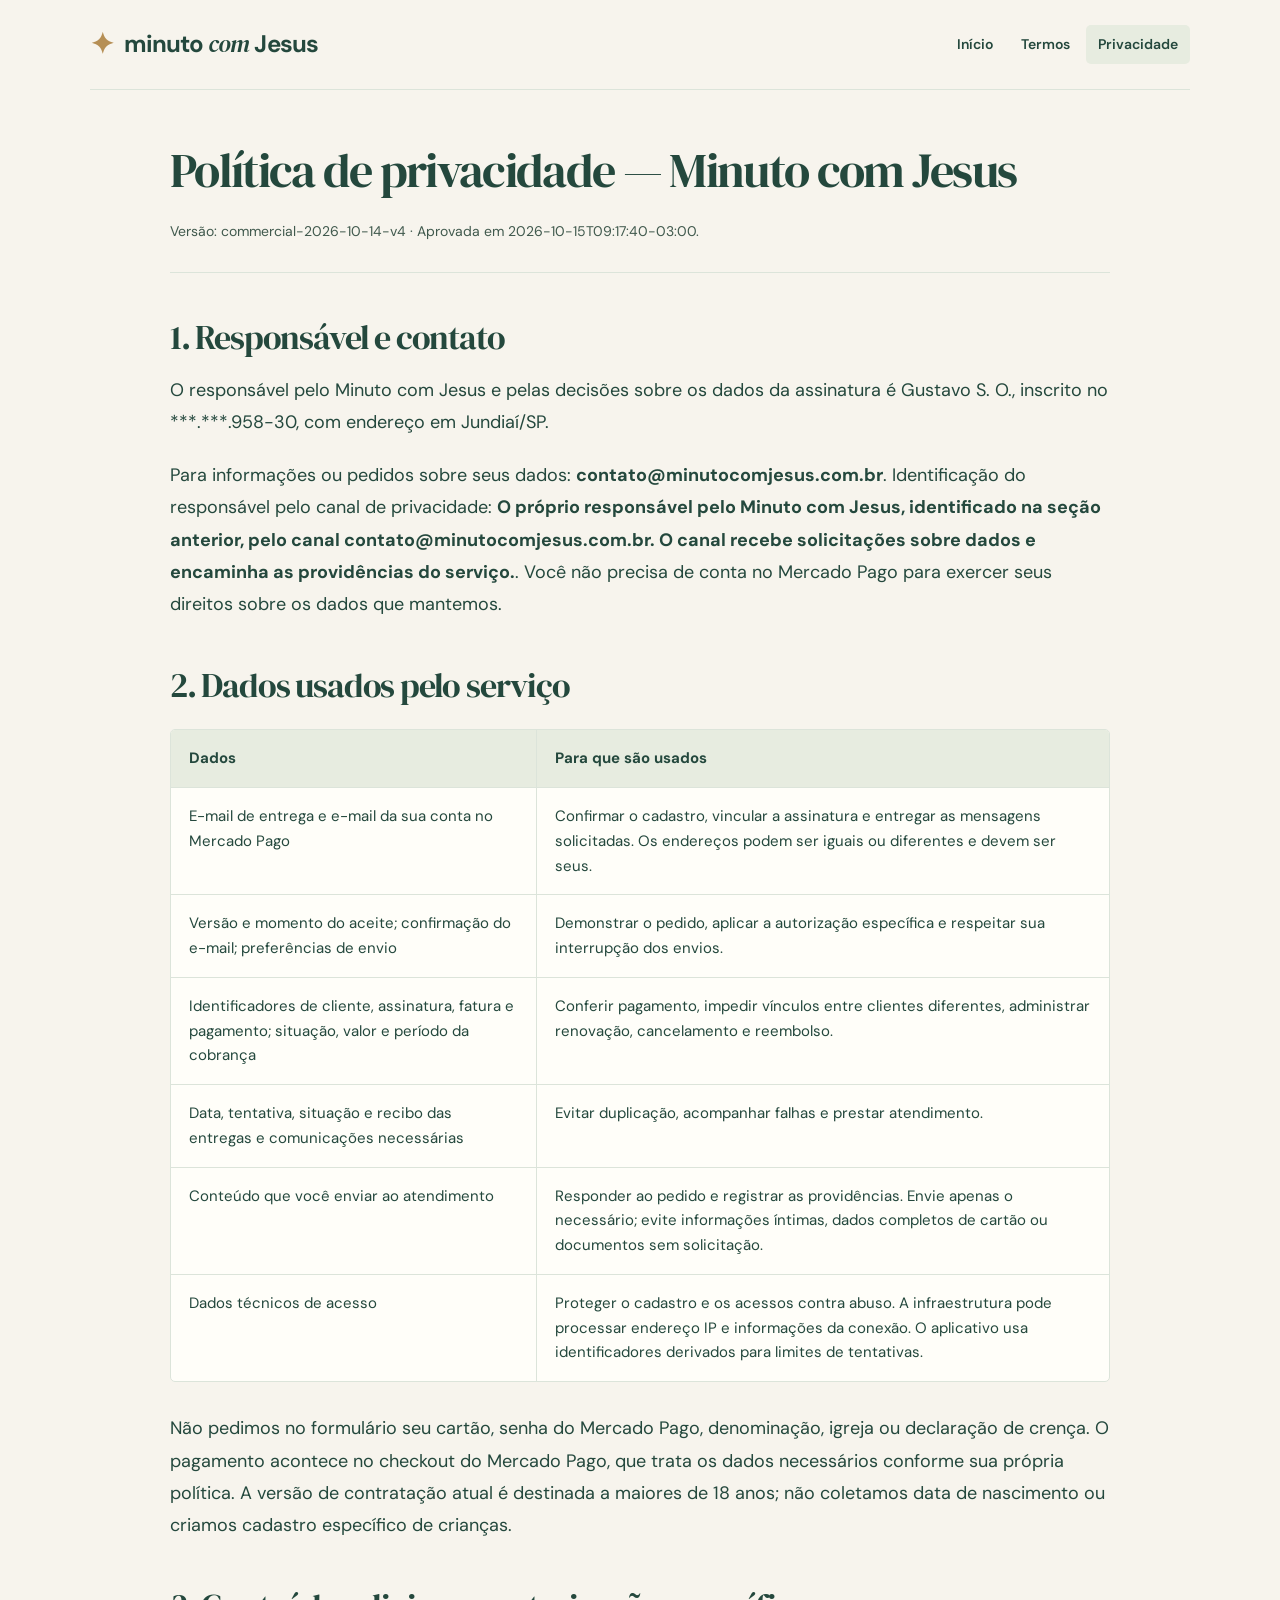
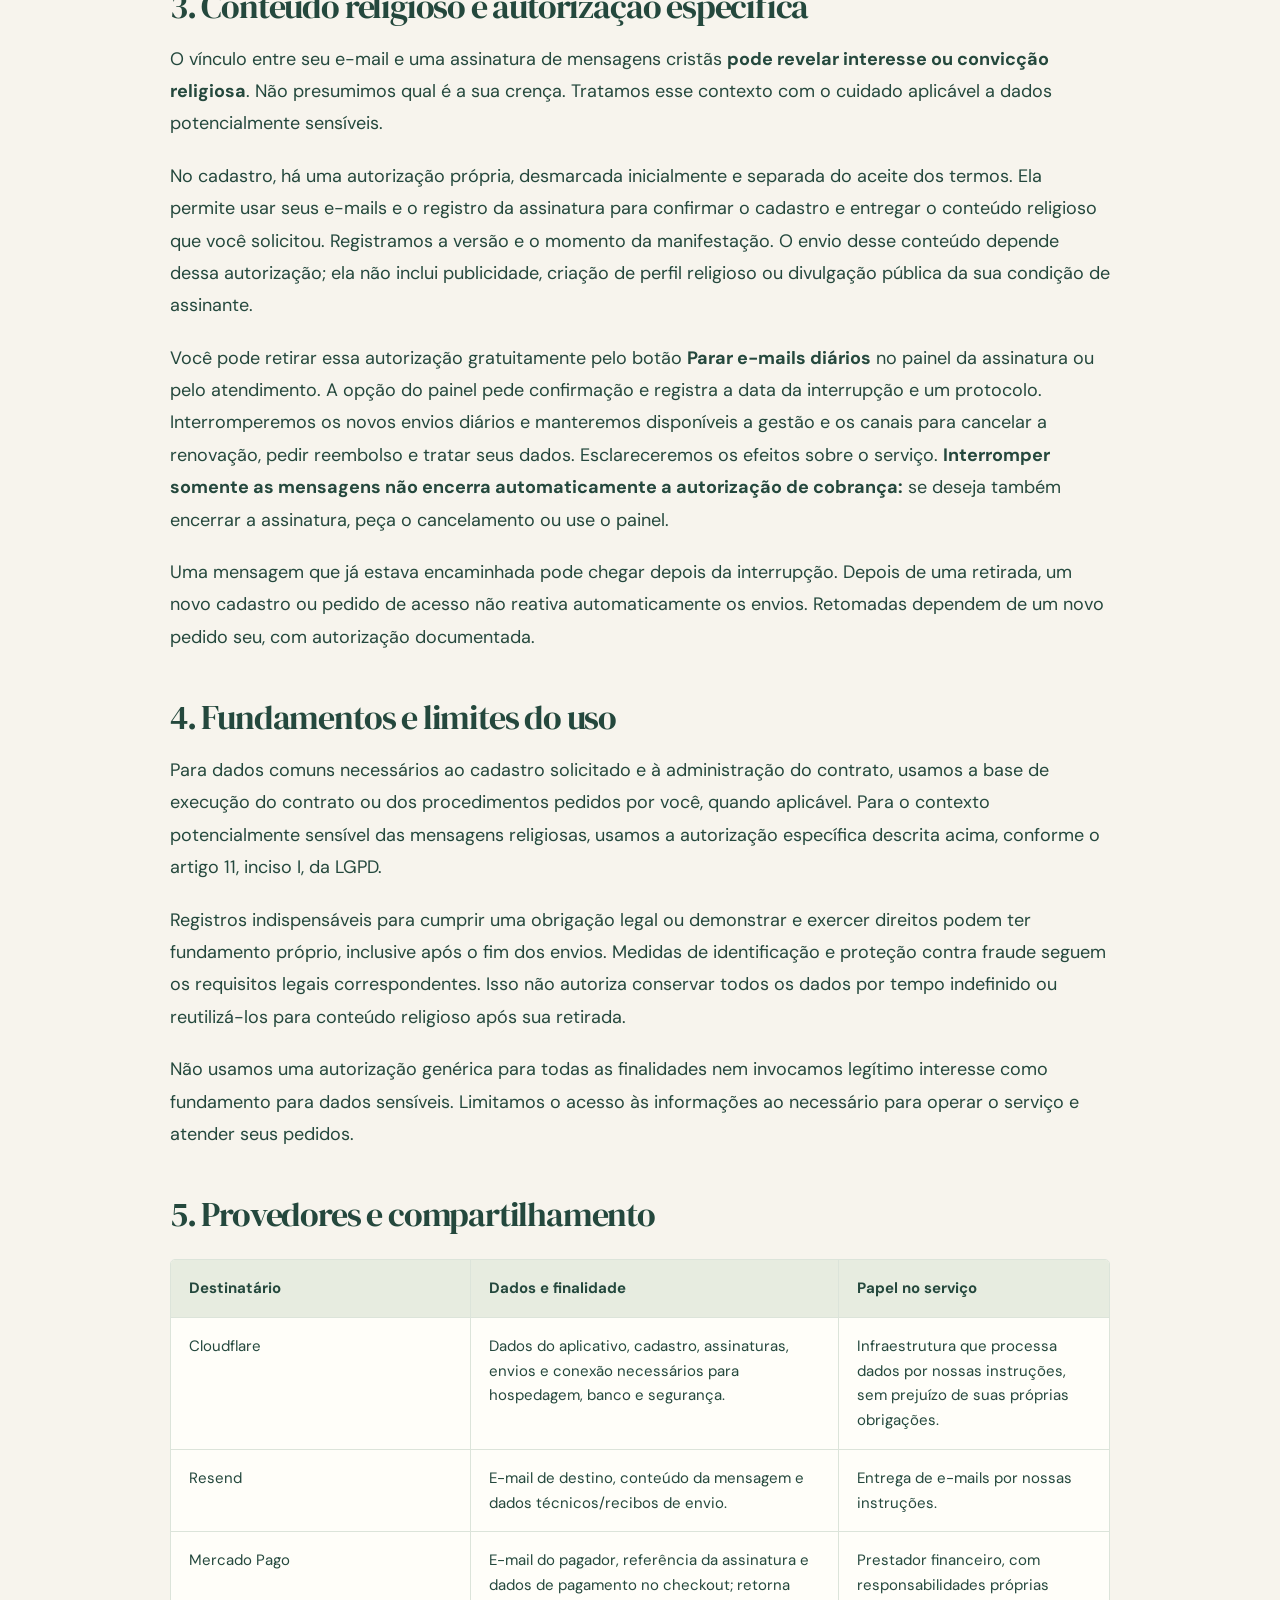
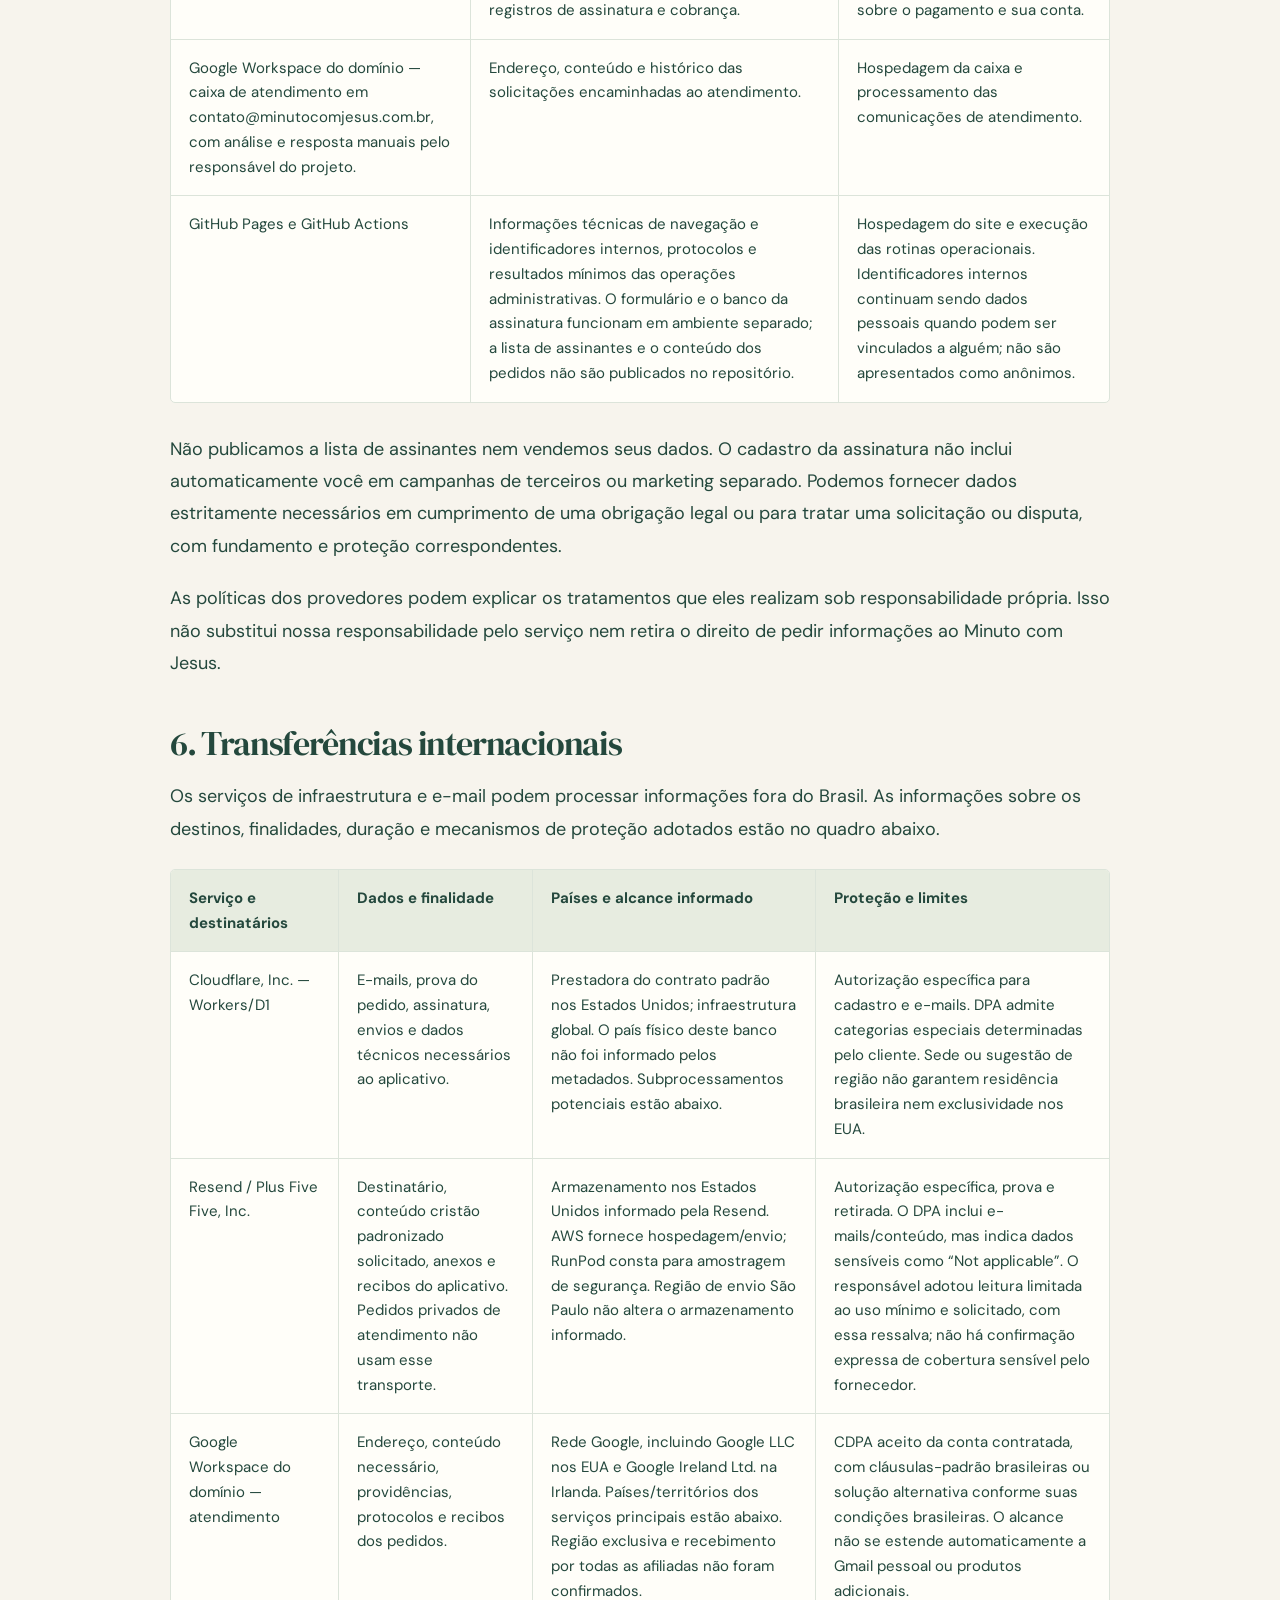
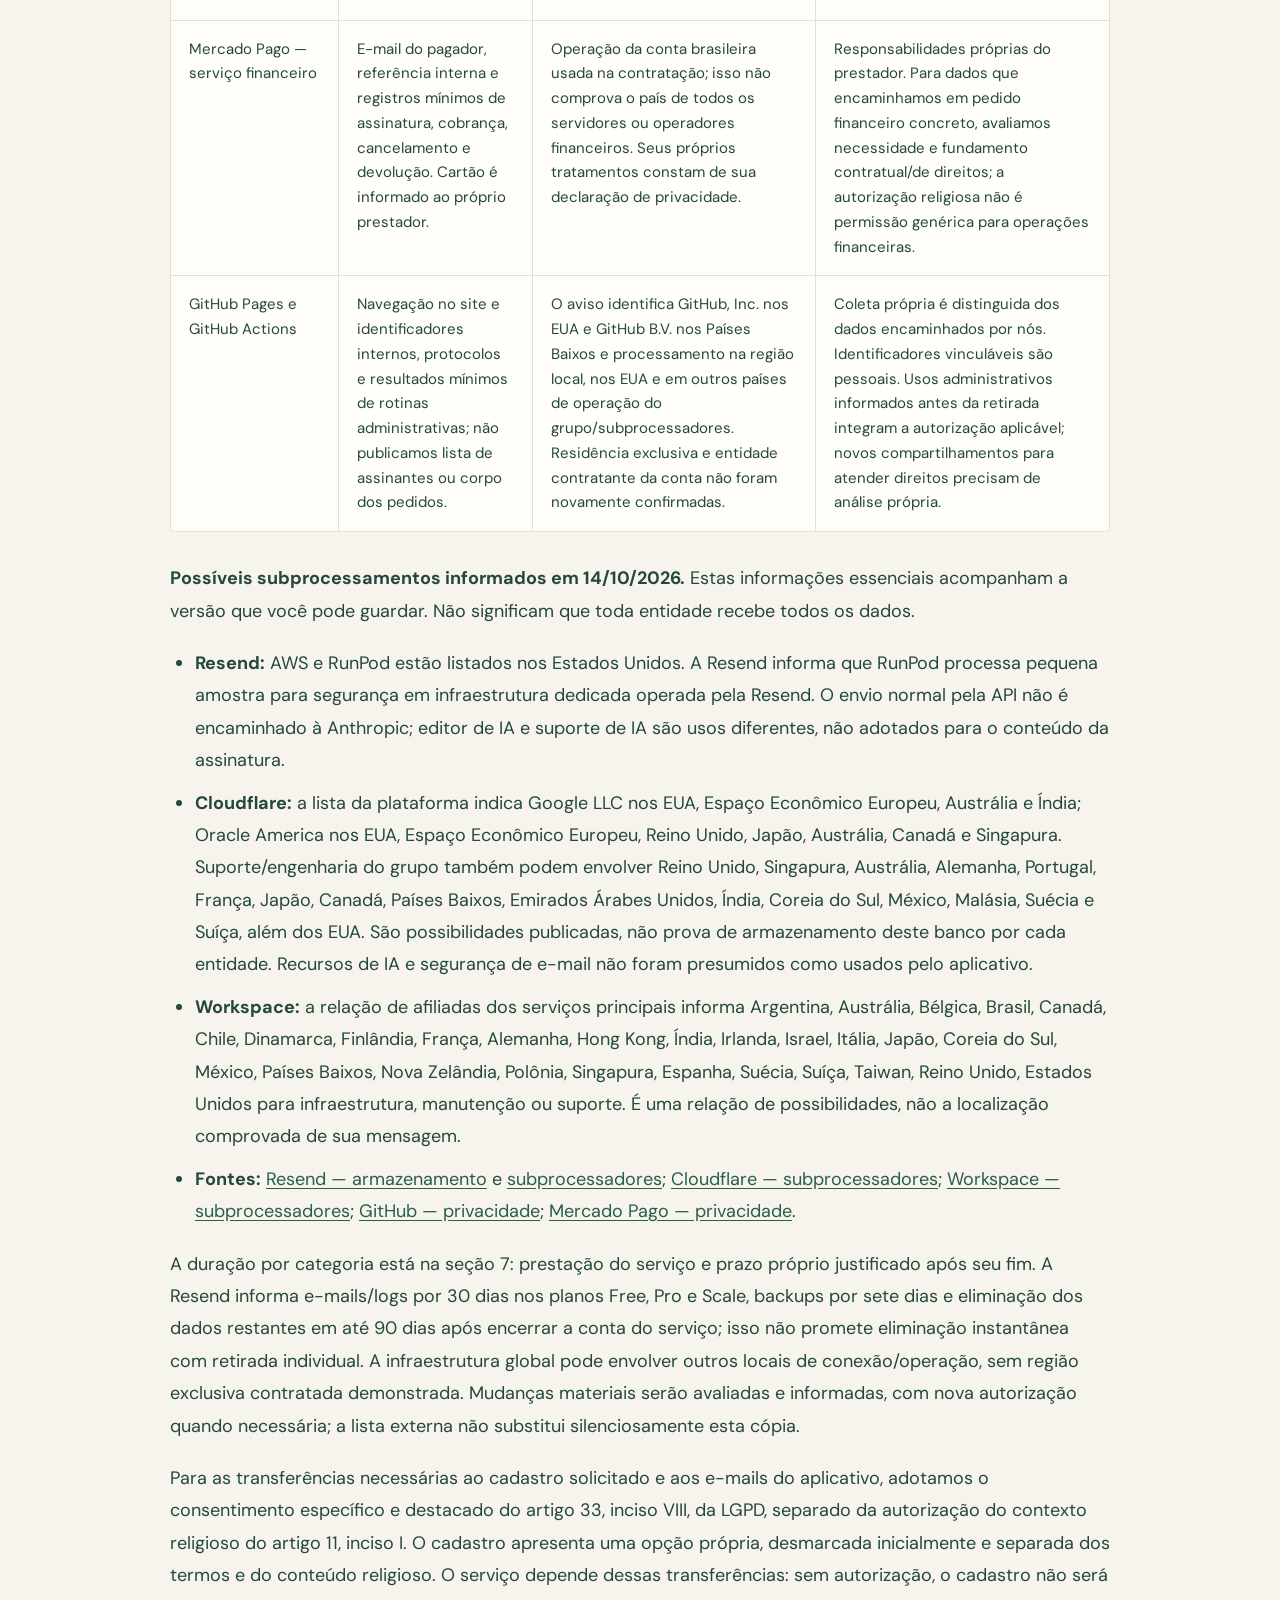
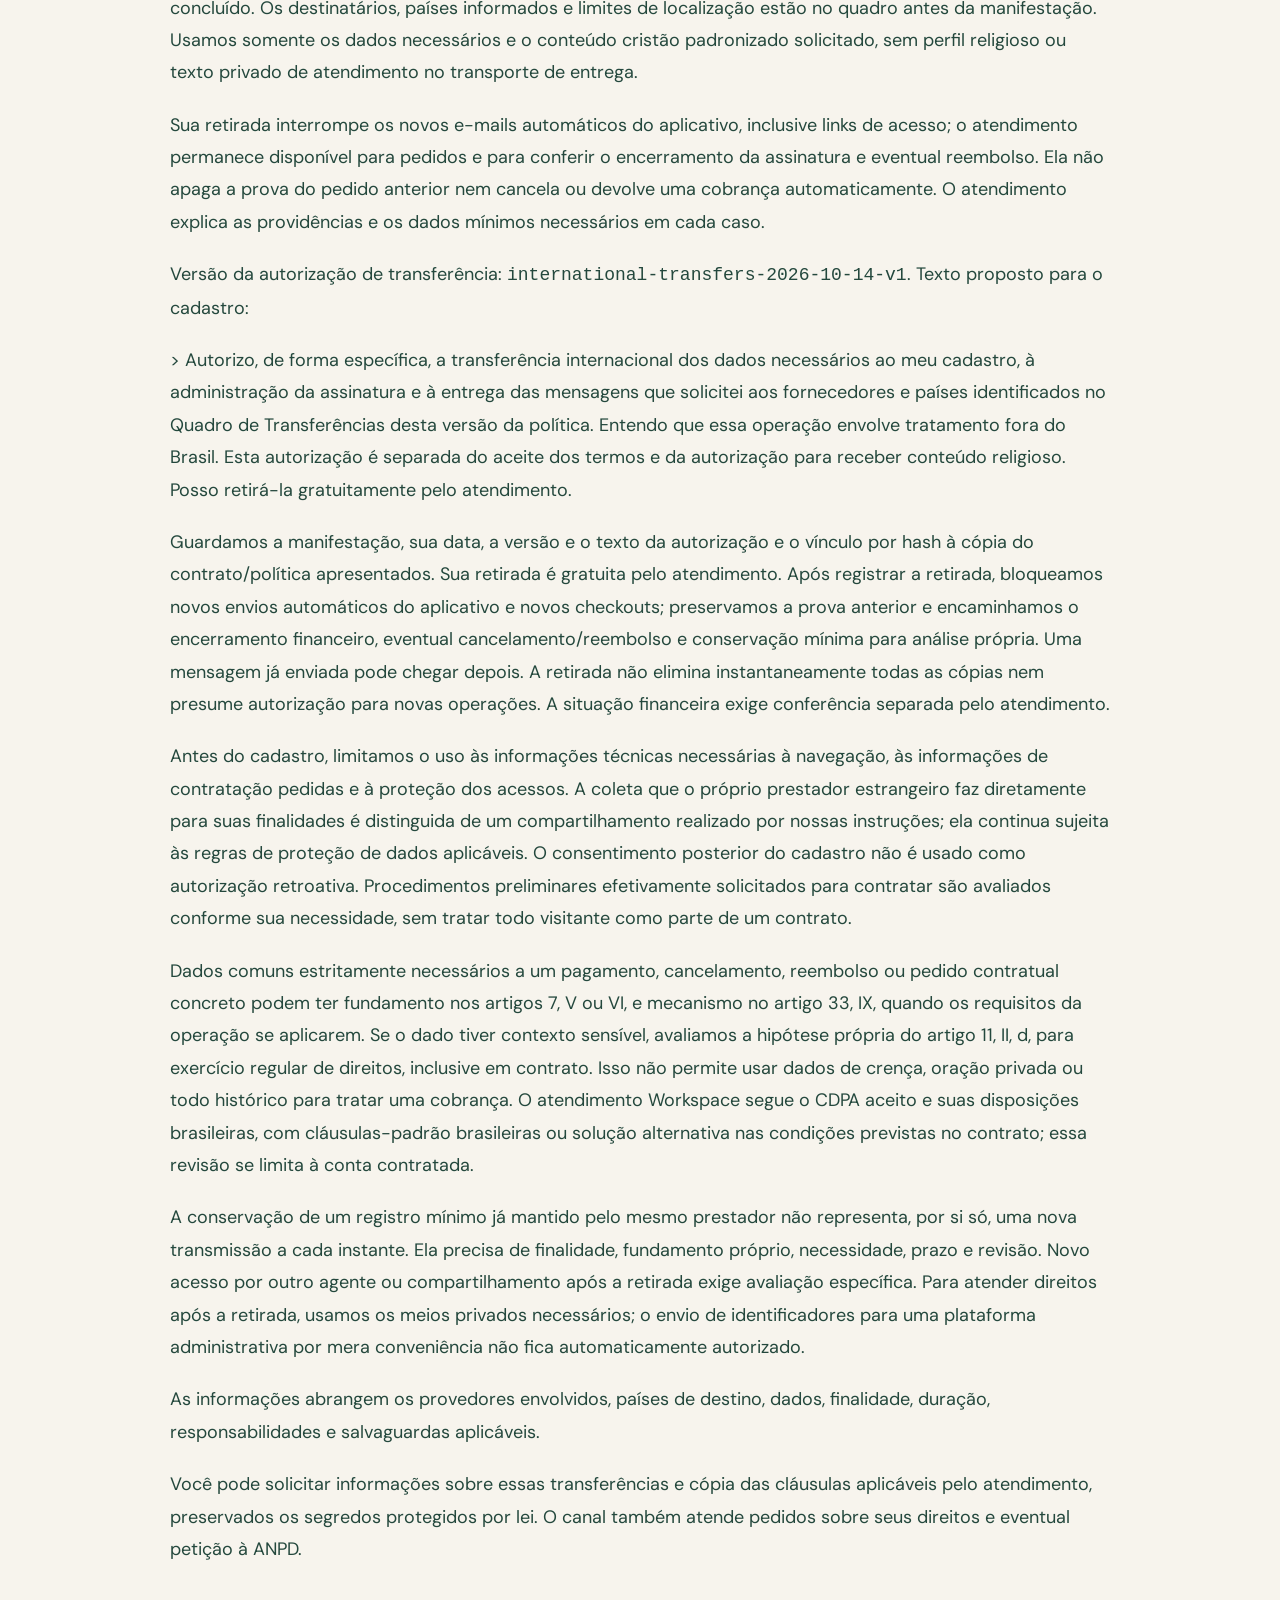
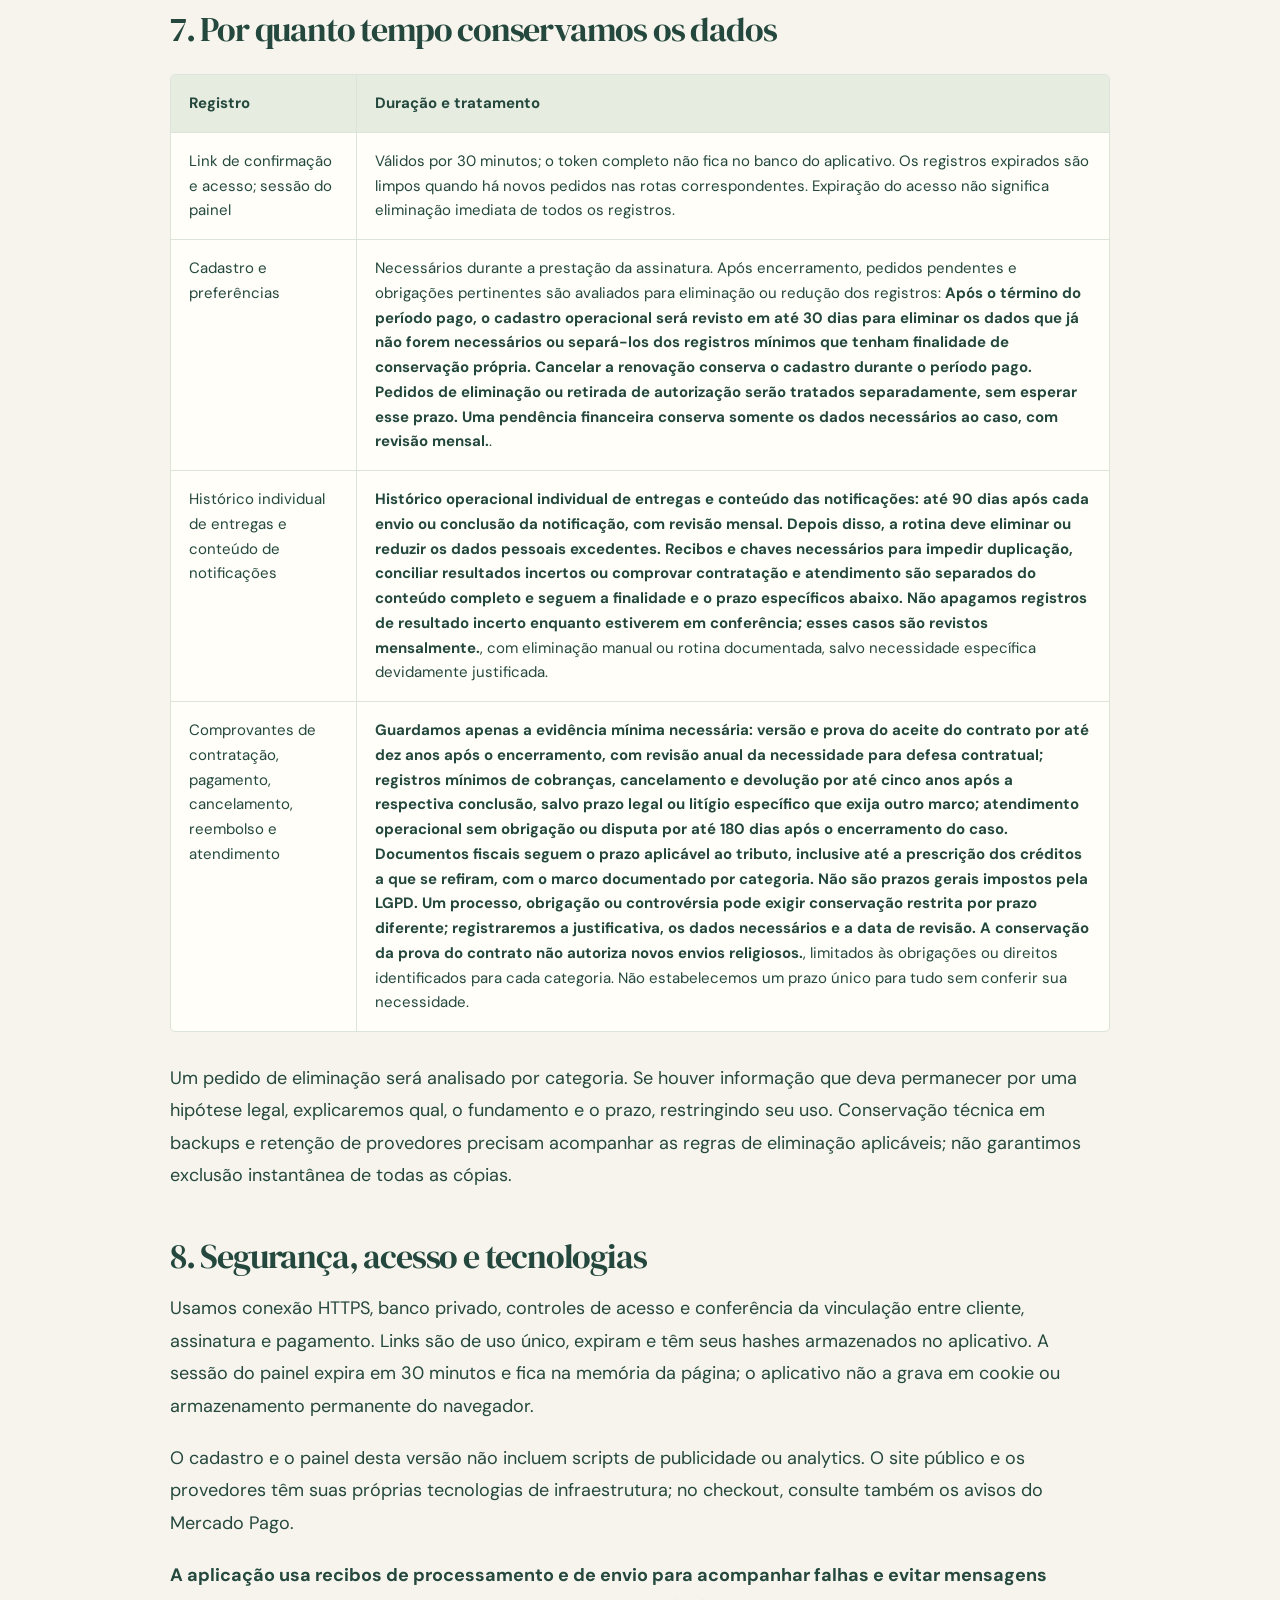
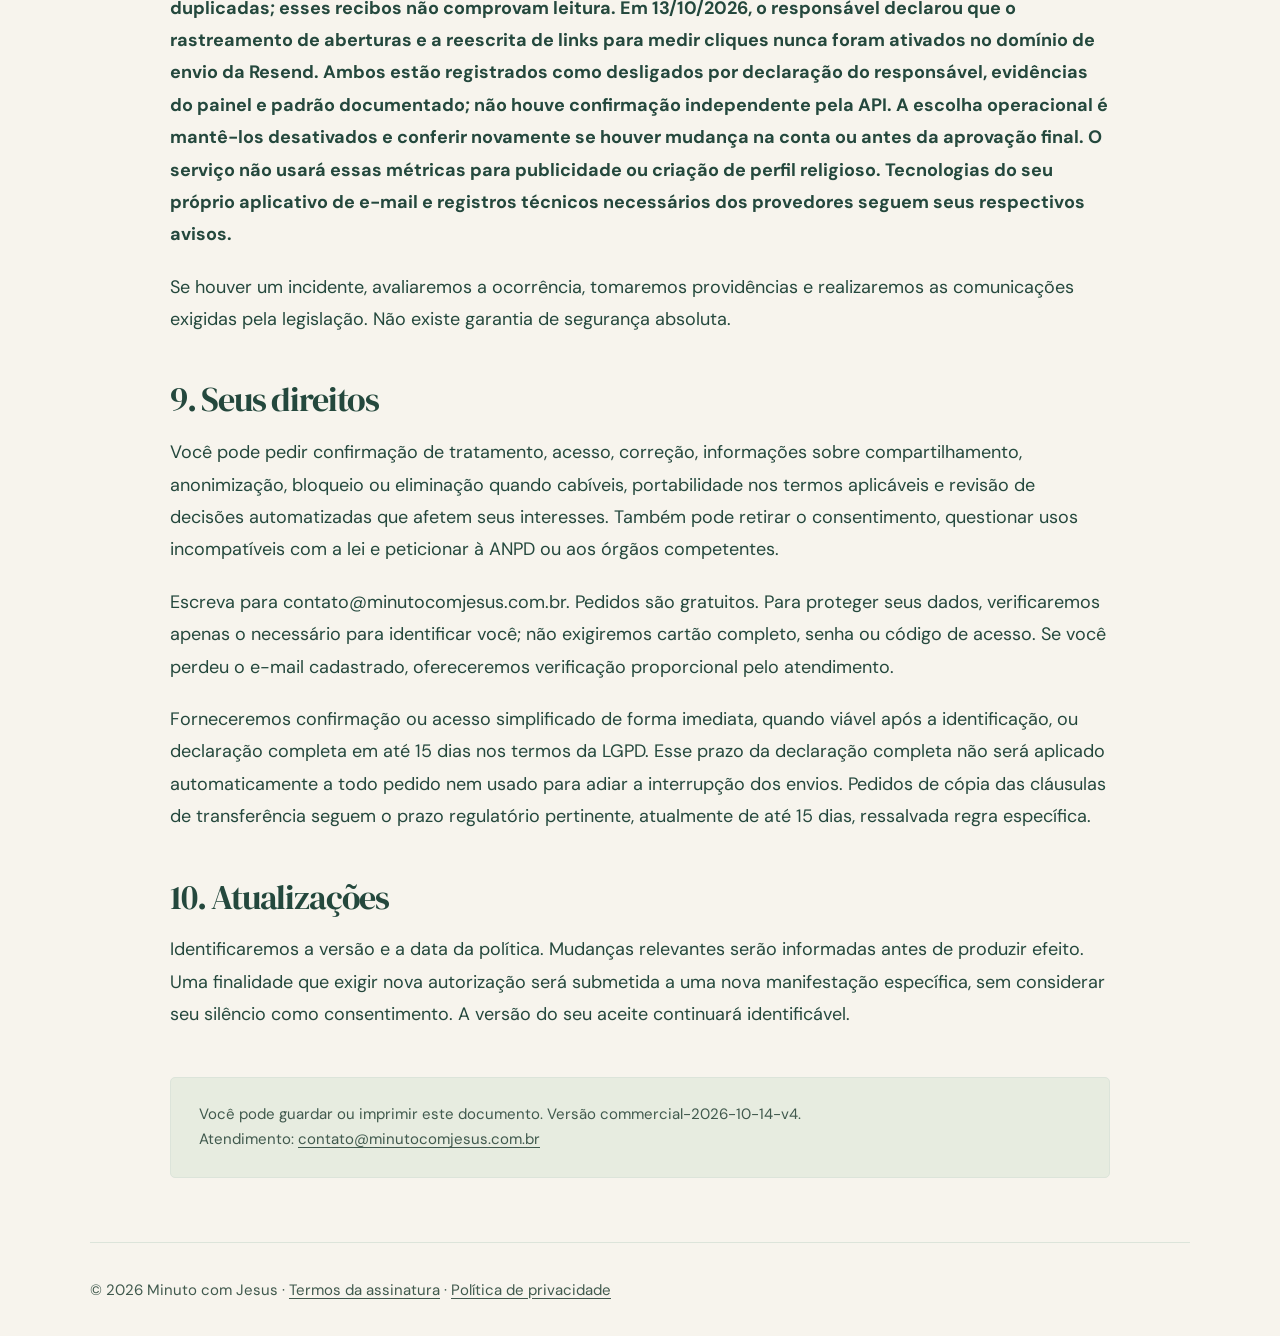
==== commit 9ae811cb: "Servir as fontes pelo próprio site e fixar Actions por SHA - DM Sans e DM Serif Display (woff2 latin" ====
--- a/site/privacidade.html
+++ b/site/privacidade.html
@@ -3,7 +3,9 @@
 <meta name="theme-color" content="#f7f4ed">
 <title>Política de privacidade — Minuto com Jesus</title>
 <style>
-@import url('https://fonts.googleapis.com/css2?family=DM+Sans:wght@400;500;600;700&family=DM+Serif+Display:ital@0;1&display=swap');
+@font-face{font-family:"DM Sans";font-style:normal;font-weight:100 1000;font-display:swap;src:url(assets/fonts/dm-sans-latin-wght-normal.woff2) format("woff2")}
+@font-face{font-family:"DM Serif Display";font-style:normal;font-weight:400;font-display:swap;src:url(assets/fonts/dm-serif-display-latin-400-normal.woff2) format("woff2")}
+@font-face{font-family:"DM Serif Display";font-style:italic;font-weight:400;font-display:swap;src:url(assets/fonts/dm-serif-display-latin-400-italic.woff2) format("woff2")}
 :root{color-scheme:light;--cream:#f7f4ed;--ink:#24483d;--muted:#40594d;--green:#285e4a;--sage:#e7ece0}
 *{box-sizing:border-box}html{scroll-behavior:smooth}body{margin:0;background:var(--cream);color:var(--ink);font-family:"DM Sans",Arial,sans-serif;line-height:1.6}a{color:inherit;text-underline-offset:3px}.wrap{width:min(1100px,calc(100% - 48px));margin-inline:auto}
 .skip{position:absolute;left:-9999px;top:8px;z-index:10;background:white;padding:12px}.skip:focus{left:8px}:focus-visible{outline:3px solid #aa7b3b;outline-offset:3px}
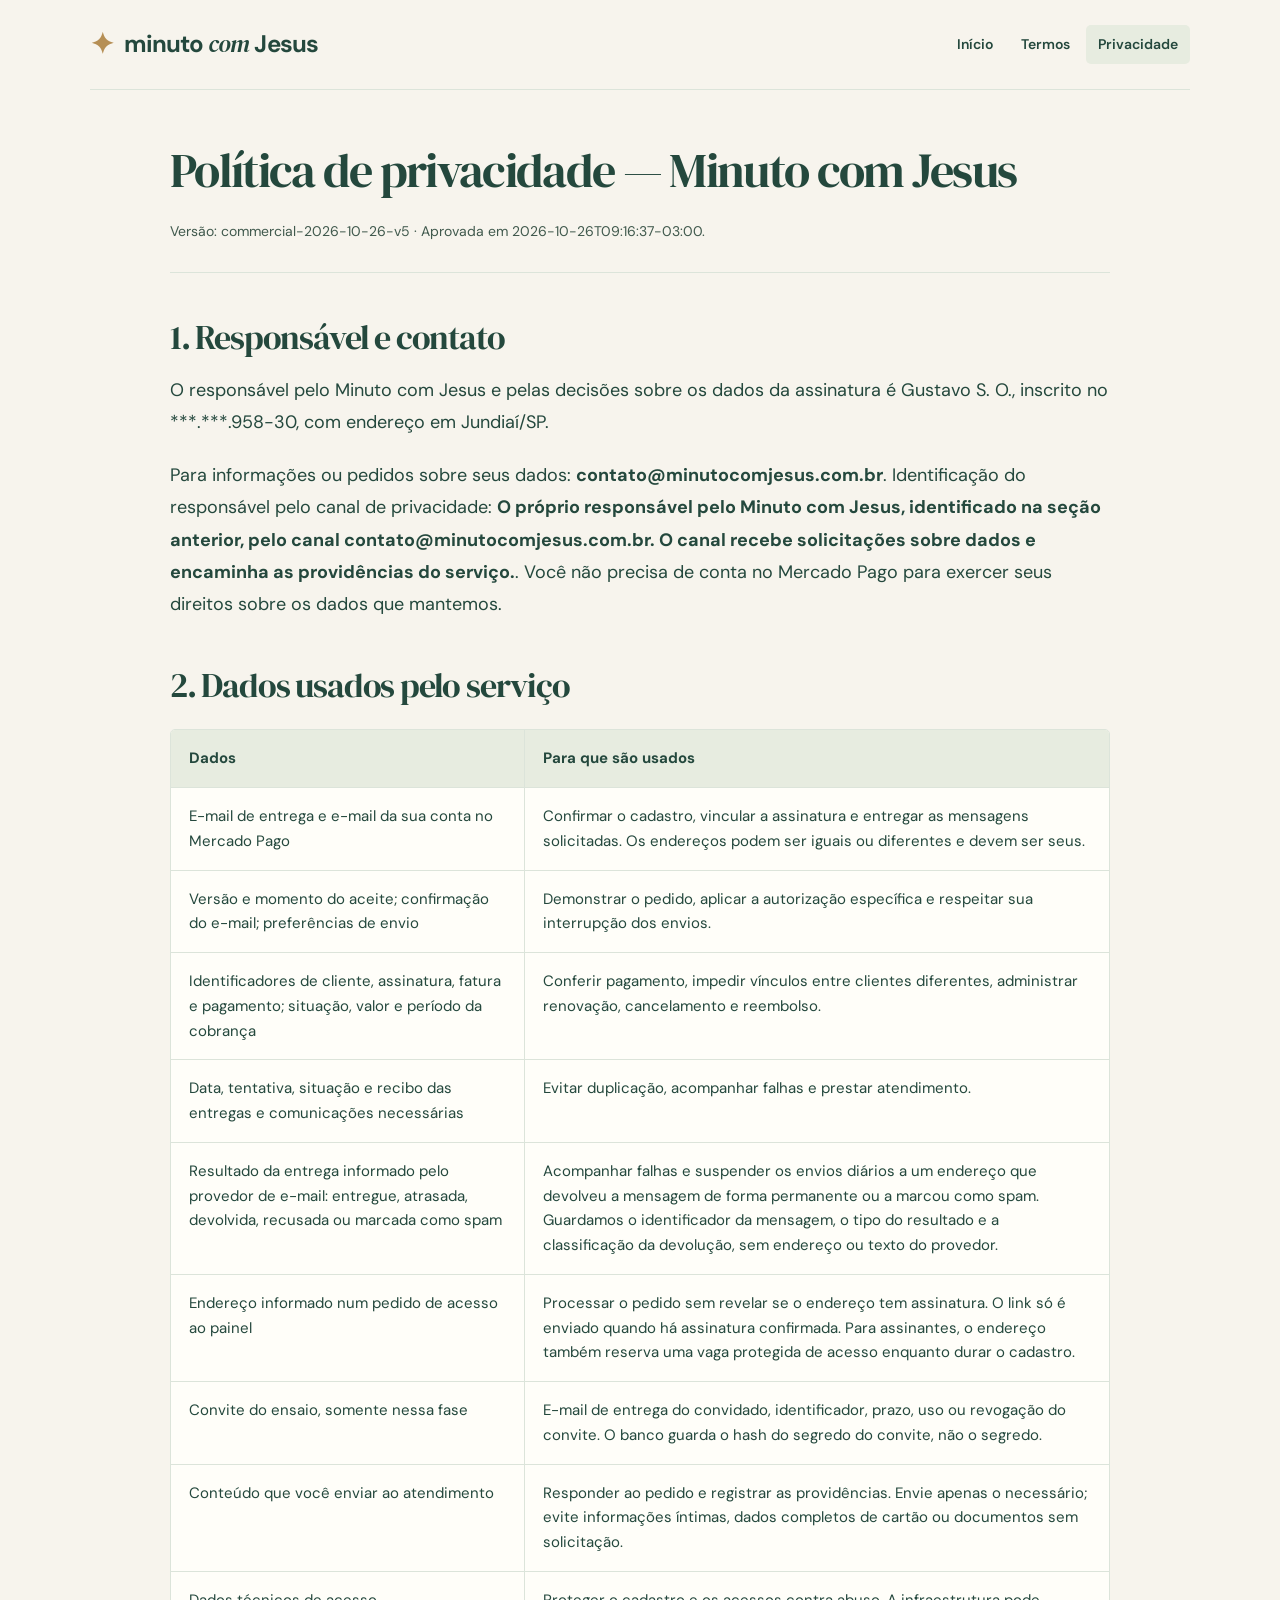
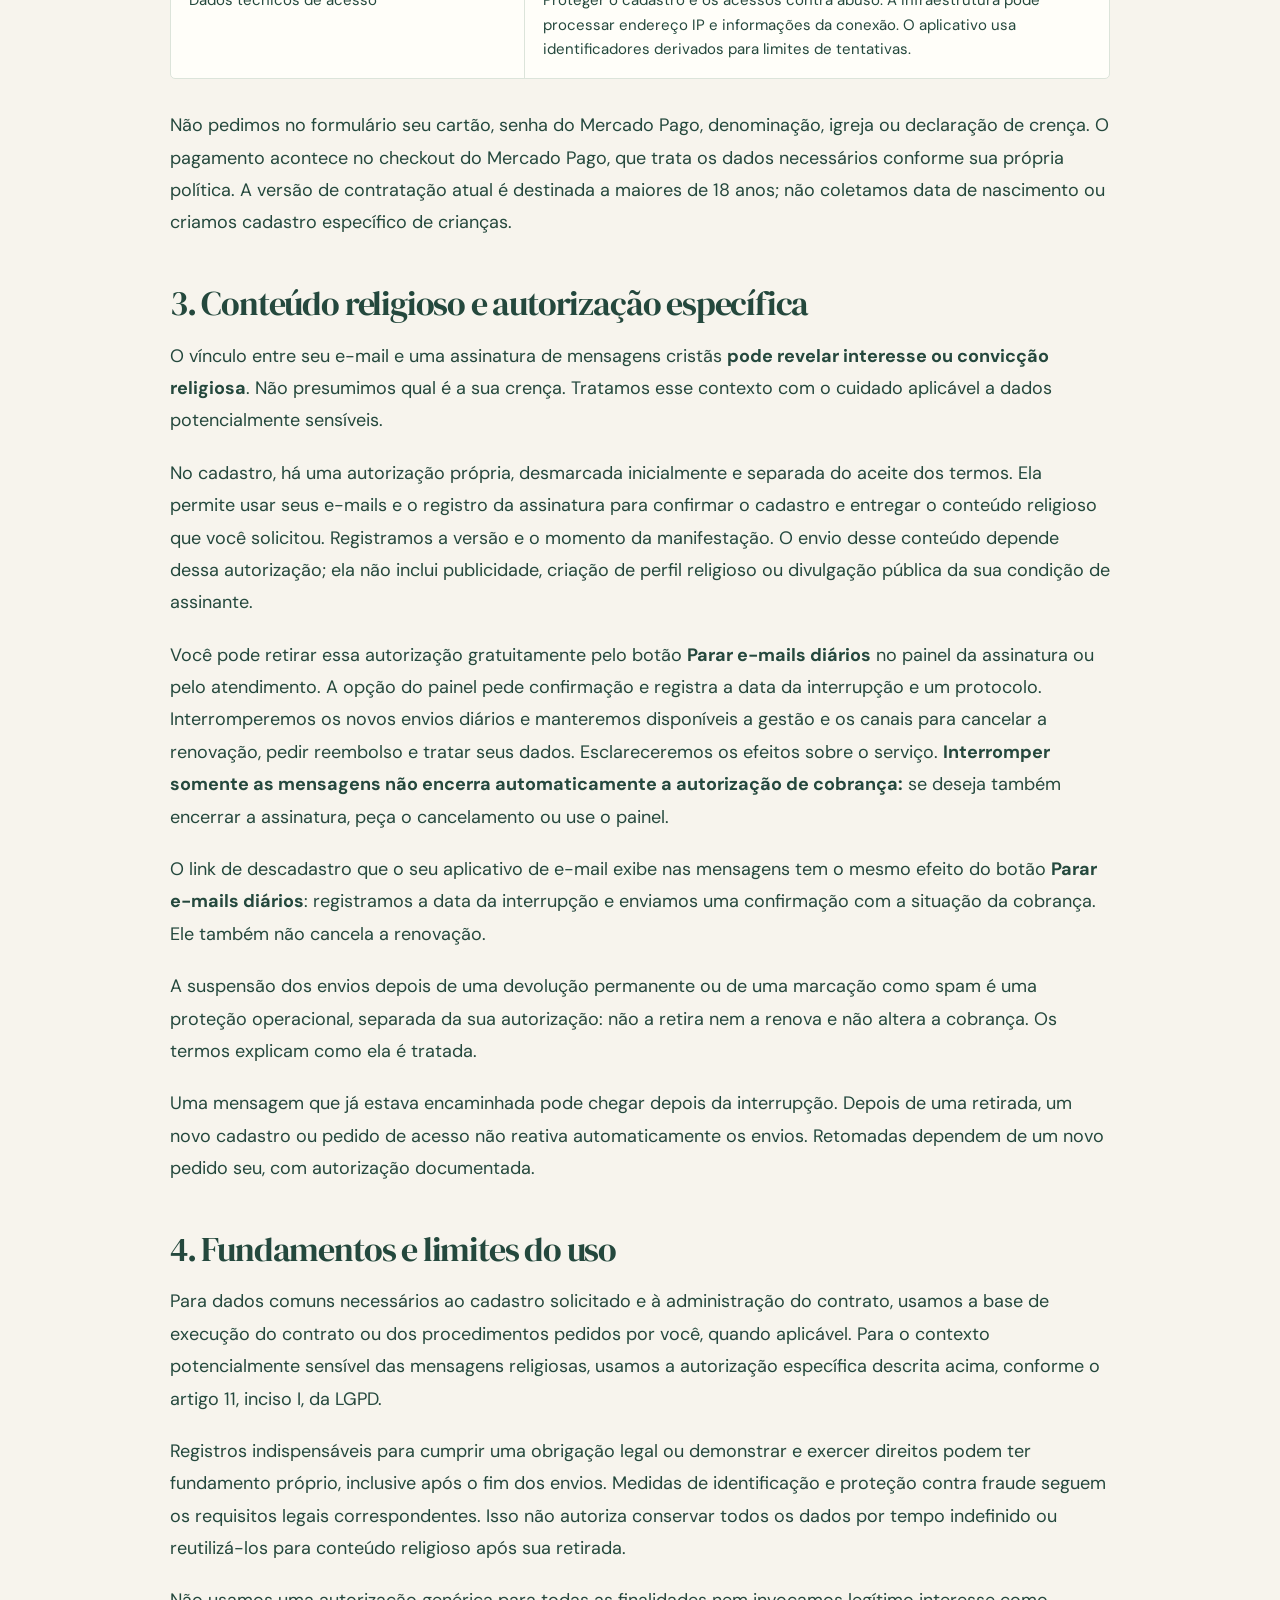
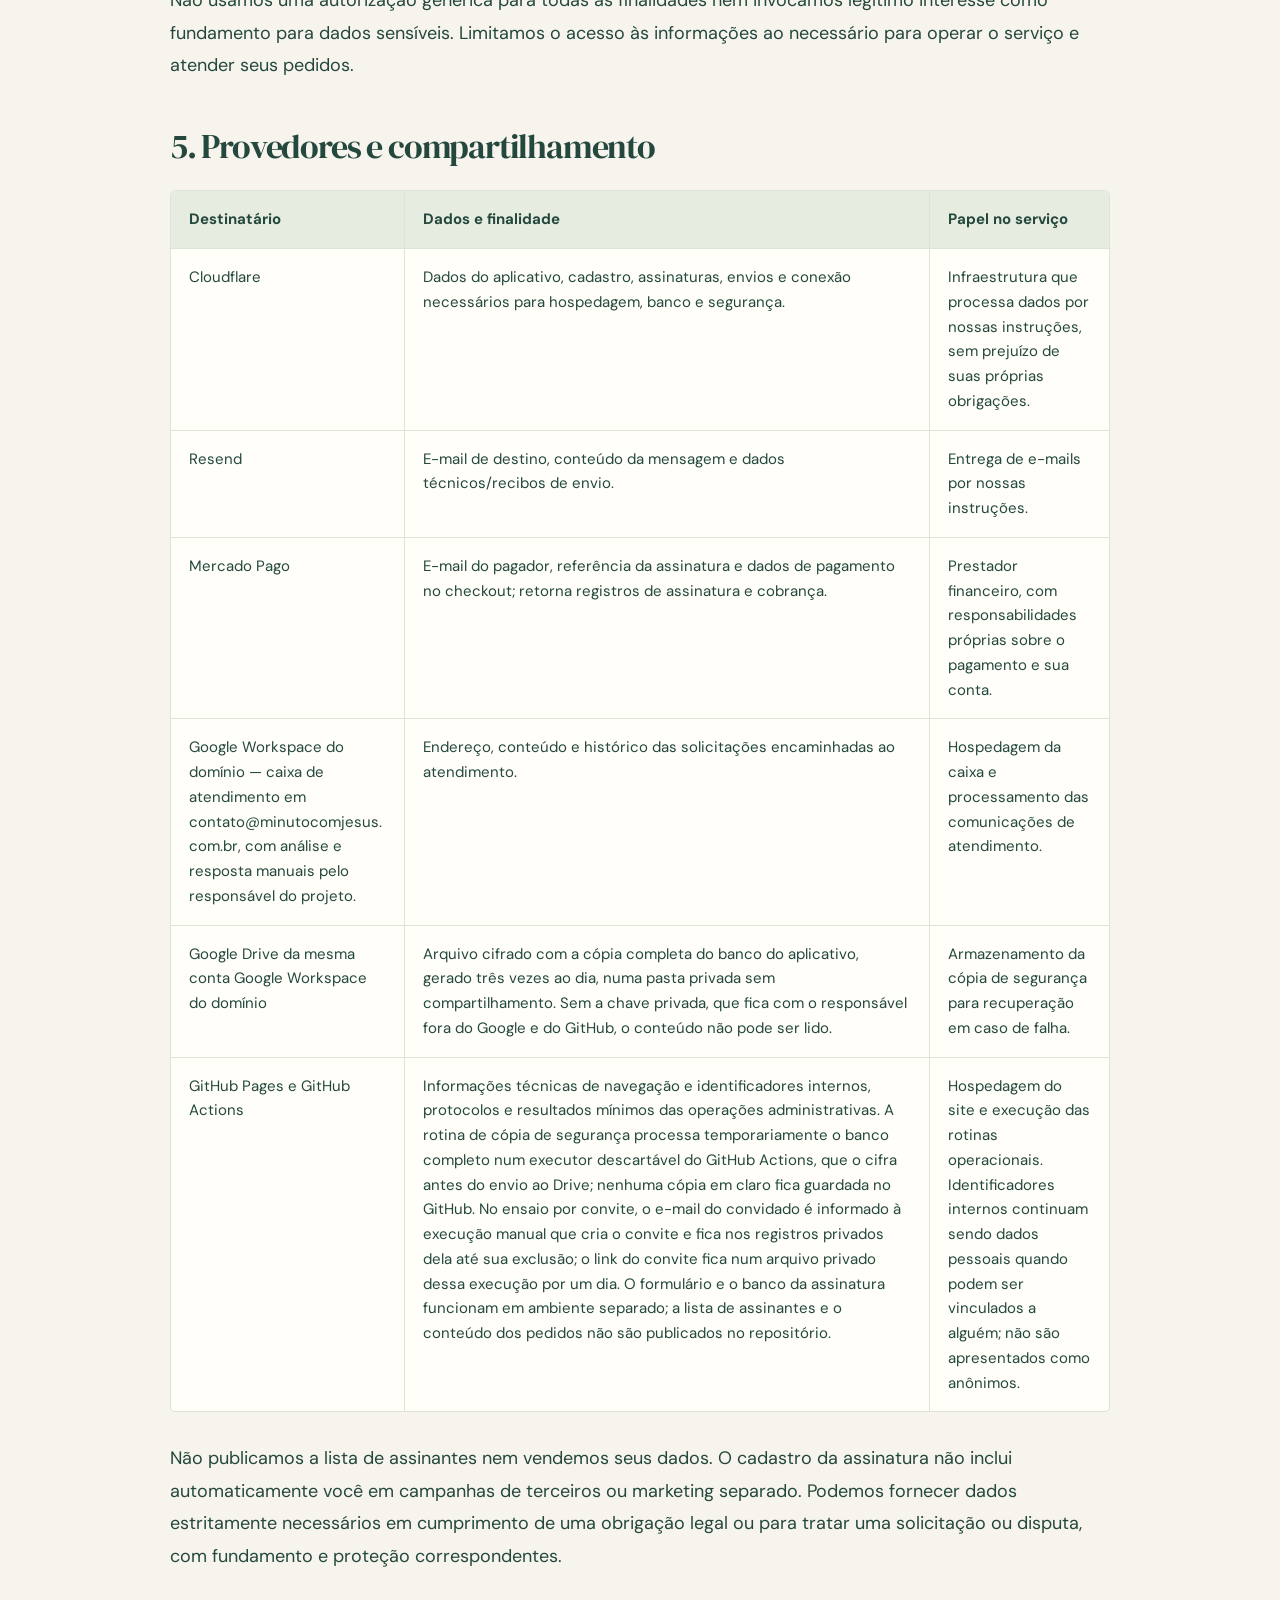
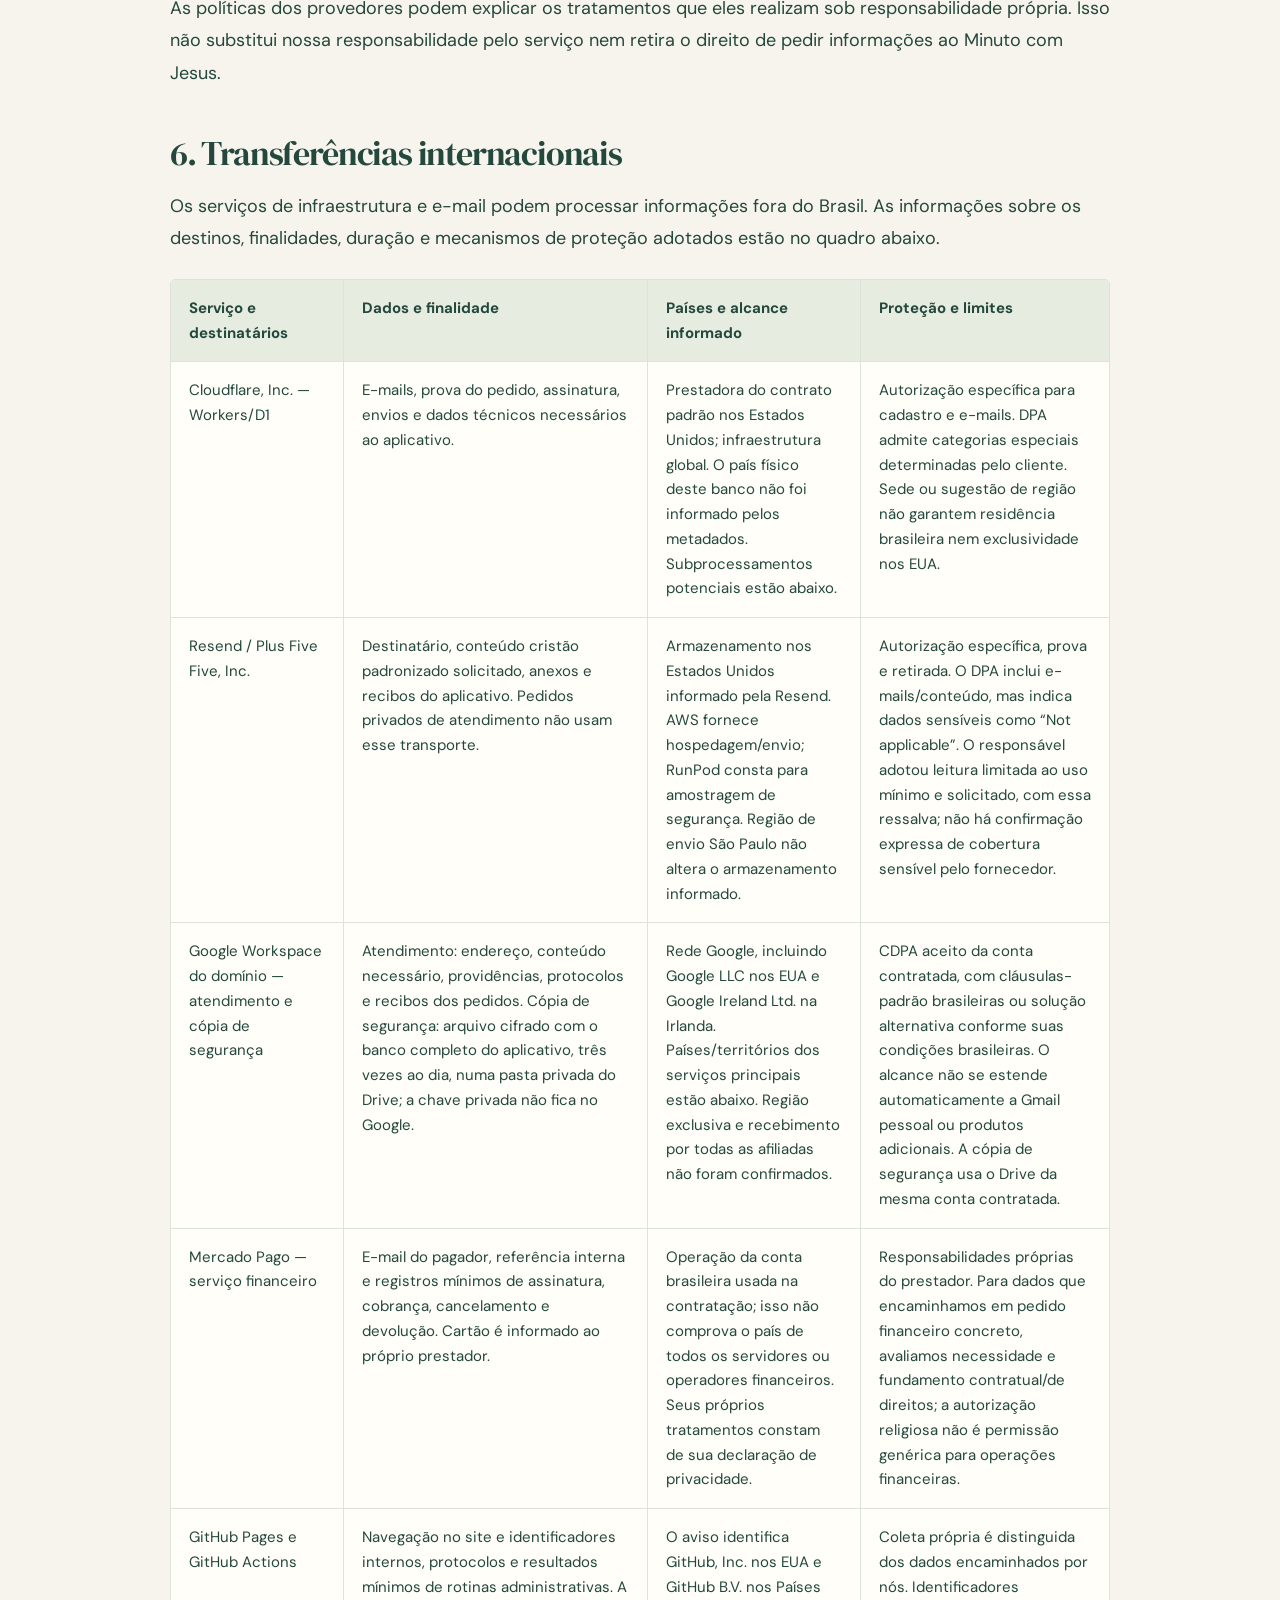
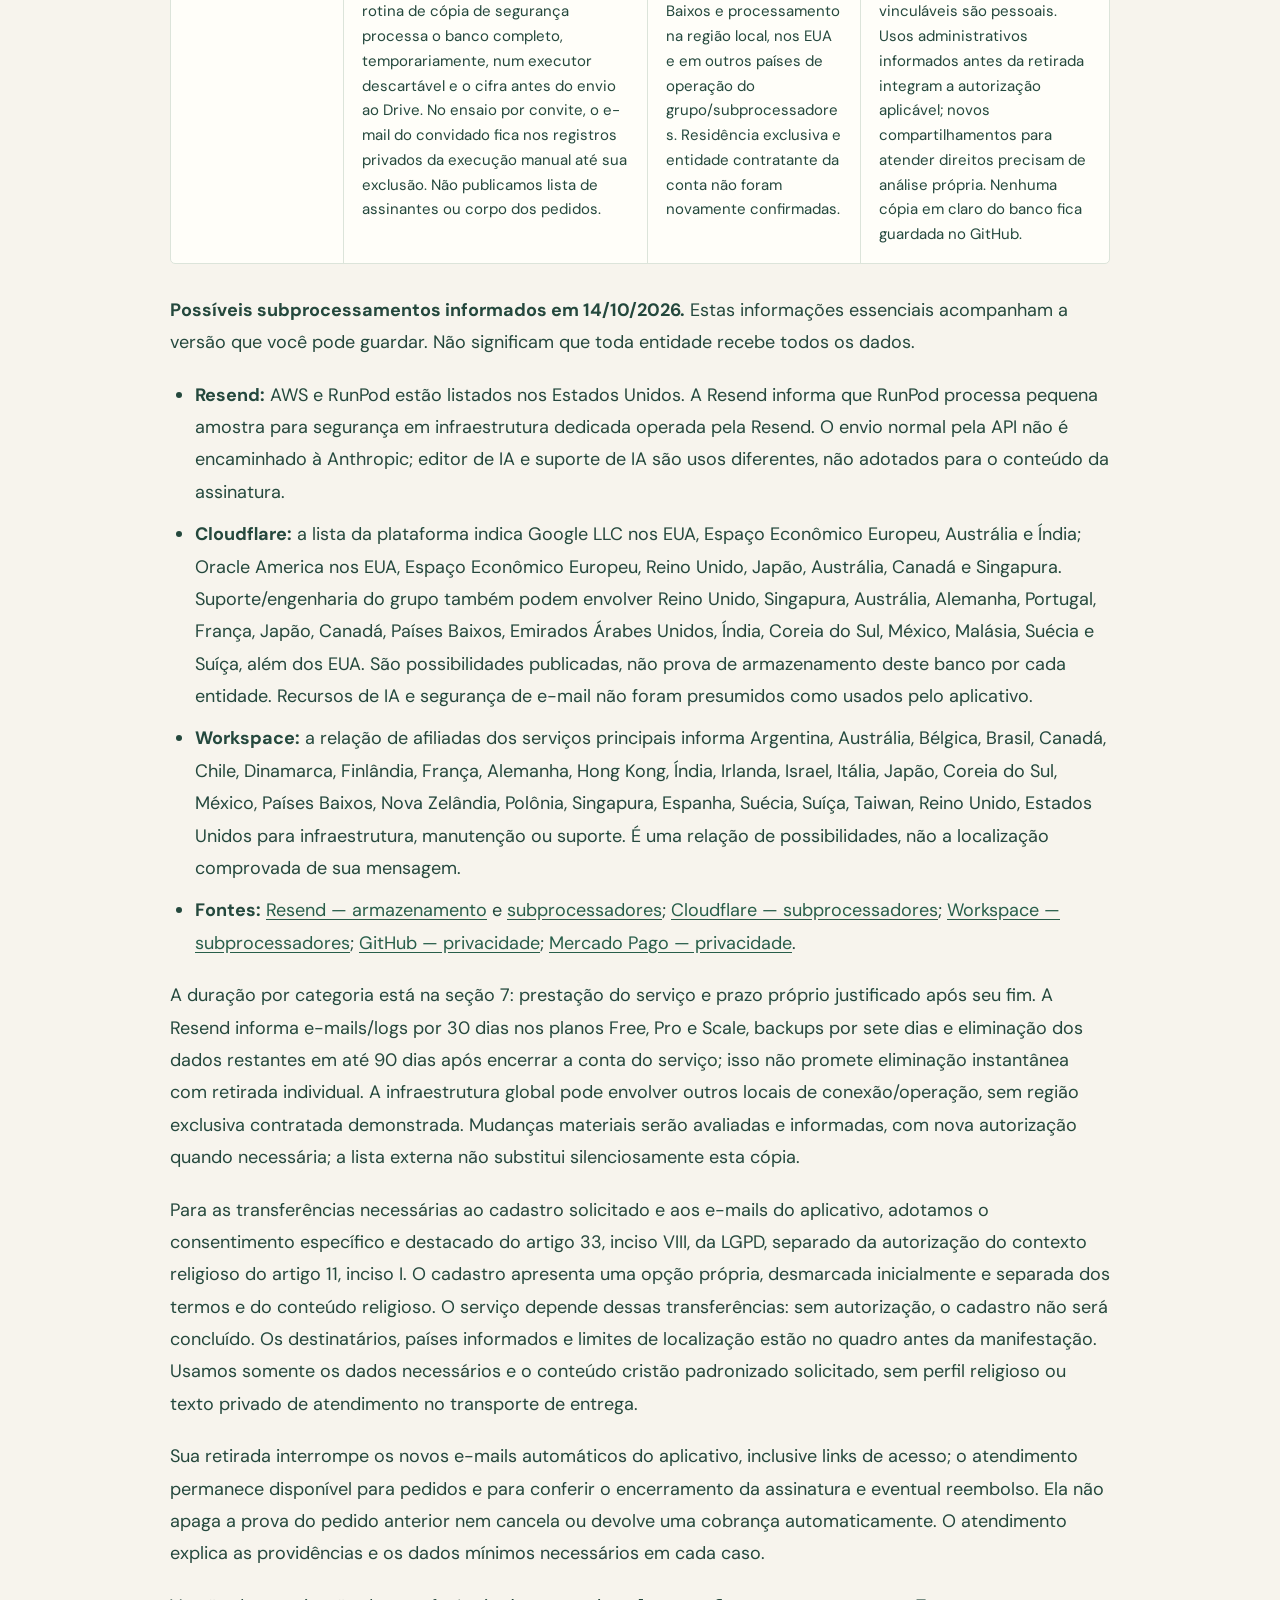
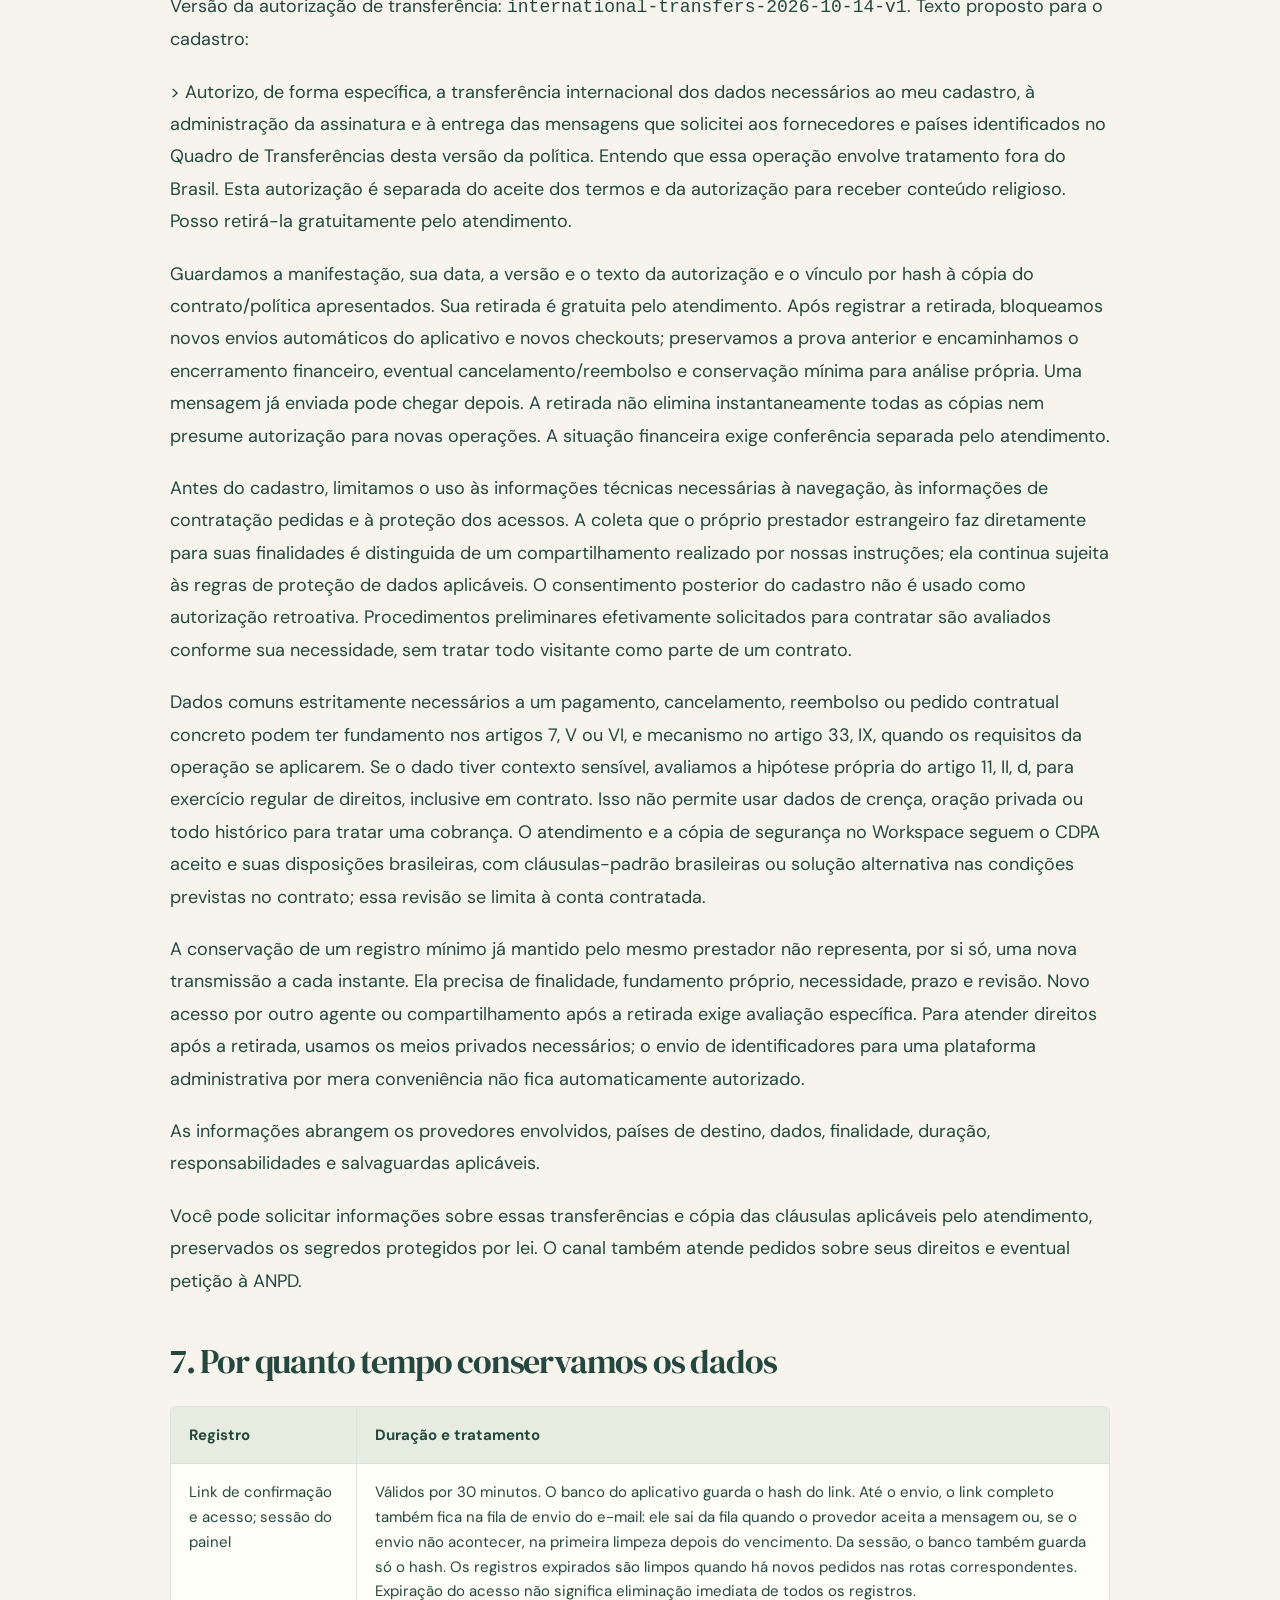
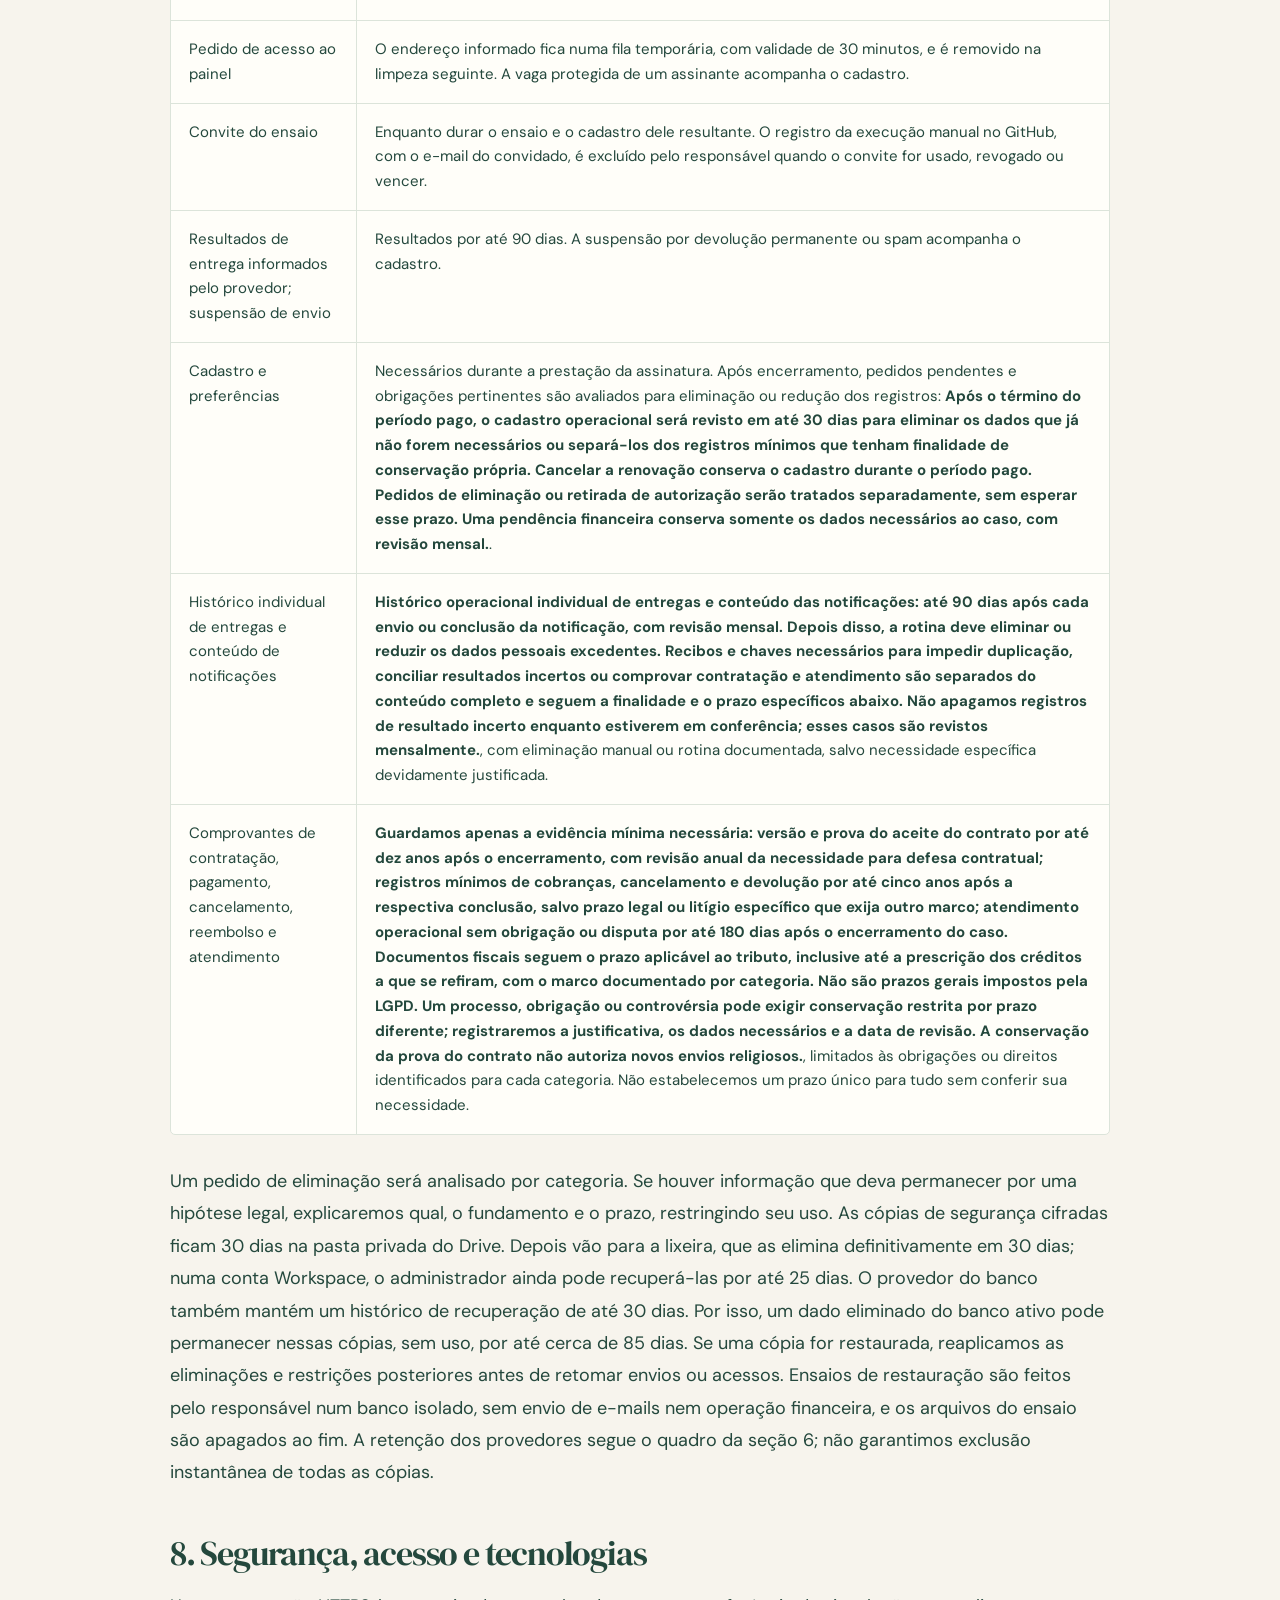
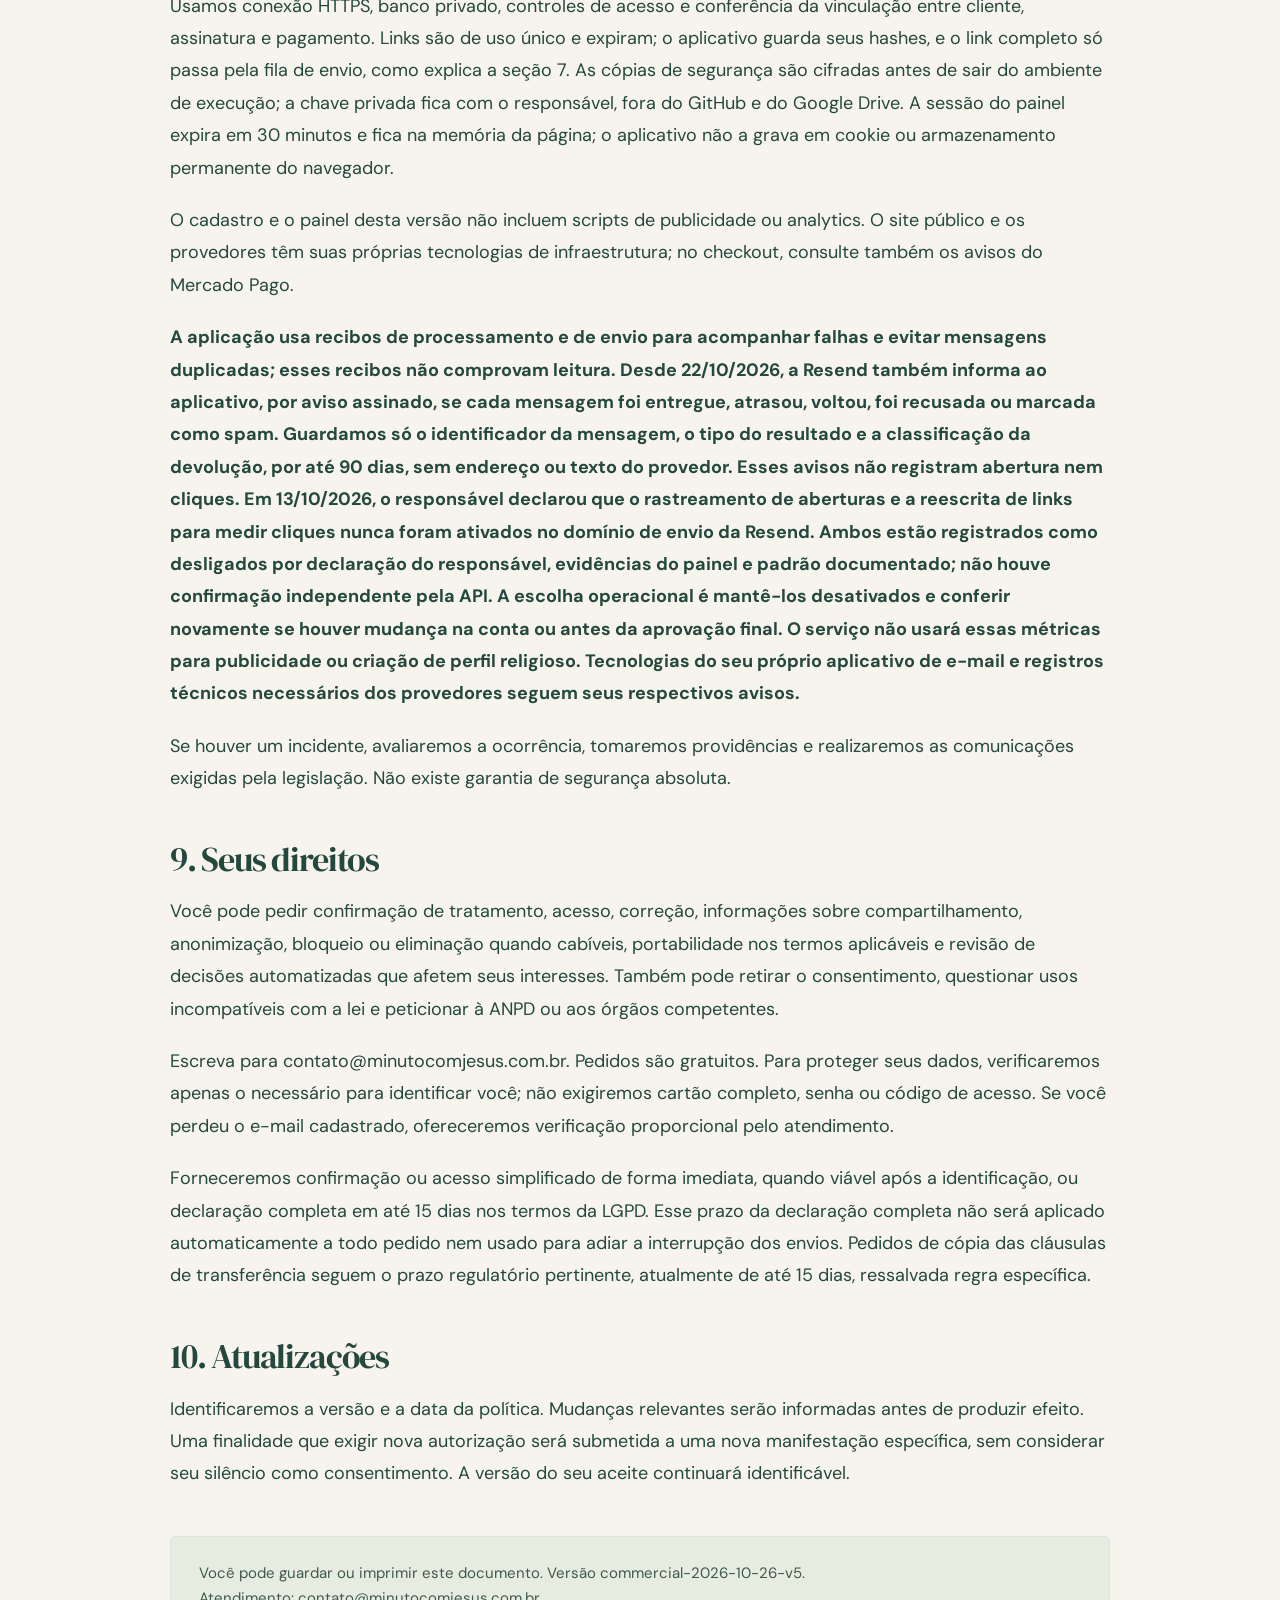
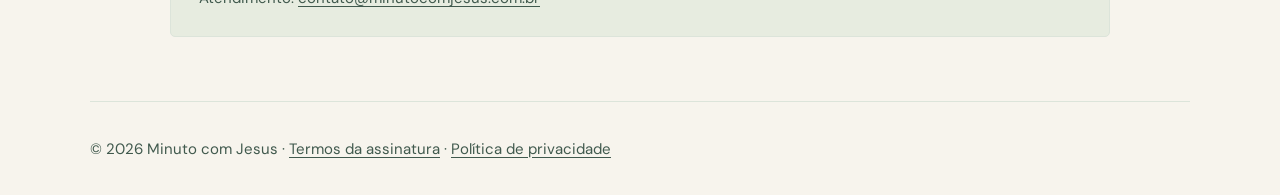
==== commit ae1c3e79: "docs: termos e privacidade v5 (A20) Páginas e cópia do contrato commercial-2026-10-26-v5, aprovadas " ====
--- a/site/privacidade.html
+++ b/site/privacidade.html
@@ -25,29 +25,31 @@
 <nav class="legal-nav" aria-label="Navegação"><a href="https://minutocomjesus.com.br/">Início</a><a href="https://minutocomjesus.com.br/termos.html">Termos</a><a href="https://minutocomjesus.com.br/privacidade.html" aria-current="page">Privacidade</a></nav></header>
 <main id="conteudo" class="legal-content wrap">
 <h1>Política de privacidade — Minuto com Jesus</h1>
-<p>Versão: commercial-2026-10-14-v4 · Aprovada em 2026-10-15T09:17:40-03:00.</p>
+<p>Versão: commercial-2026-10-26-v5 · Aprovada em 2026-10-26T09:16:37-03:00.</p>
 <h2>1. Responsável e contato</h2>
 <p>O responsável pelo Minuto com Jesus e pelas decisões sobre os dados da assinatura é Gustavo S. O., inscrito no ***.***.958-30, com endereço em Jundiaí/SP.</p>
 <p>Para informações ou pedidos sobre seus dados: <strong>contato@minutocomjesus.com.br</strong>. Identificação do responsável pelo canal de privacidade: <strong>O próprio responsável pelo Minuto com Jesus, identificado na seção anterior, pelo canal contato@minutocomjesus.com.br. O canal recebe solicitações sobre dados e encaminha as providências do serviço.</strong>. Você não precisa de conta no Mercado Pago para exercer seus direitos sobre os dados que mantemos.</p>
 <h2>2. Dados usados pelo serviço</h2>
-<div class="table-wrap"><table><tr><th>Dados</th><th>Para que são usados</th></tr><tr><td>E-mail de entrega e e-mail da sua conta no Mercado Pago</td><td>Confirmar o cadastro, vincular a assinatura e entregar as mensagens solicitadas. Os endereços podem ser iguais ou diferentes e devem ser seus.</td></tr><tr><td>Versão e momento do aceite; confirmação do e-mail; preferências de envio</td><td>Demonstrar o pedido, aplicar a autorização específica e respeitar sua interrupção dos envios.</td></tr><tr><td>Identificadores de cliente, assinatura, fatura e pagamento; situação, valor e período da cobrança</td><td>Conferir pagamento, impedir vínculos entre clientes diferentes, administrar renovação, cancelamento e reembolso.</td></tr><tr><td>Data, tentativa, situação e recibo das entregas e comunicações necessárias</td><td>Evitar duplicação, acompanhar falhas e prestar atendimento.</td></tr><tr><td>Conteúdo que você enviar ao atendimento</td><td>Responder ao pedido e registrar as providências. Envie apenas o necessário; evite informações íntimas, dados completos de cartão ou documentos sem solicitação.</td></tr><tr><td>Dados técnicos de acesso</td><td>Proteger o cadastro e os acessos contra abuso. A infraestrutura pode processar endereço IP e informações da conexão. O aplicativo usa identificadores derivados para limites de tentativas.</td></tr></table></div>
+<div class="table-wrap" role="region" tabindex="0" aria-label="Tabela: Dados, Para que são usados"><table><tr><th>Dados</th><th>Para que são usados</th></tr><tr><td>E-mail de entrega e e-mail da sua conta no Mercado Pago</td><td>Confirmar o cadastro, vincular a assinatura e entregar as mensagens solicitadas. Os endereços podem ser iguais ou diferentes e devem ser seus.</td></tr><tr><td>Versão e momento do aceite; confirmação do e-mail; preferências de envio</td><td>Demonstrar o pedido, aplicar a autorização específica e respeitar sua interrupção dos envios.</td></tr><tr><td>Identificadores de cliente, assinatura, fatura e pagamento; situação, valor e período da cobrança</td><td>Conferir pagamento, impedir vínculos entre clientes diferentes, administrar renovação, cancelamento e reembolso.</td></tr><tr><td>Data, tentativa, situação e recibo das entregas e comunicações necessárias</td><td>Evitar duplicação, acompanhar falhas e prestar atendimento.</td></tr><tr><td>Resultado da entrega informado pelo provedor de e-mail: entregue, atrasada, devolvida, recusada ou marcada como spam</td><td>Acompanhar falhas e suspender os envios diários a um endereço que devolveu a mensagem de forma permanente ou a marcou como spam. Guardamos o identificador da mensagem, o tipo do resultado e a classificação da devolução, sem endereço ou texto do provedor.</td></tr><tr><td>Endereço informado num pedido de acesso ao painel</td><td>Processar o pedido sem revelar se o endereço tem assinatura. O link só é enviado quando há assinatura confirmada. Para assinantes, o endereço também reserva uma vaga protegida de acesso enquanto durar o cadastro.</td></tr><tr><td>Convite do ensaio, somente nessa fase</td><td>E-mail de entrega do convidado, identificador, prazo, uso ou revogação do convite. O banco guarda o hash do segredo do convite, não o segredo.</td></tr><tr><td>Conteúdo que você enviar ao atendimento</td><td>Responder ao pedido e registrar as providências. Envie apenas o necessário; evite informações íntimas, dados completos de cartão ou documentos sem solicitação.</td></tr><tr><td>Dados técnicos de acesso</td><td>Proteger o cadastro e os acessos contra abuso. A infraestrutura pode processar endereço IP e informações da conexão. O aplicativo usa identificadores derivados para limites de tentativas.</td></tr></table></div>
 <p>Não pedimos no formulário seu cartão, senha do Mercado Pago, denominação, igreja ou declaração de crença. O pagamento acontece no checkout do Mercado Pago, que trata os dados necessários conforme sua própria política. A versão de contratação atual é destinada a maiores de 18 anos; não coletamos data de nascimento ou criamos cadastro específico de crianças.</p>
 <h2>3. Conteúdo religioso e autorização específica</h2>
 <p>O vínculo entre seu e-mail e uma assinatura de mensagens cristãs <strong>pode revelar interesse ou convicção religiosa</strong>. Não presumimos qual é a sua crença. Tratamos esse contexto com o cuidado aplicável a dados potencialmente sensíveis.</p>
 <p>No cadastro, há uma autorização própria, desmarcada inicialmente e separada do aceite dos termos. Ela permite usar seus e-mails e o registro da assinatura para confirmar o cadastro e entregar o conteúdo religioso que você solicitou. Registramos a versão e o momento da manifestação. O envio desse conteúdo depende dessa autorização; ela não inclui publicidade, criação de perfil religioso ou divulgação pública da sua condição de assinante.</p>
 <p>Você pode retirar essa autorização gratuitamente pelo botão <strong>Parar e-mails diários</strong> no painel da assinatura ou pelo atendimento. A opção do painel pede confirmação e registra a data da interrupção e um protocolo. Interromperemos os novos envios diários e manteremos disponíveis a gestão e os canais para cancelar a renovação, pedir reembolso e tratar seus dados. Esclareceremos os efeitos sobre o serviço. <strong>Interromper somente as mensagens não encerra automaticamente a autorização de cobrança:</strong> se deseja também encerrar a assinatura, peça o cancelamento ou use o painel.</p>
+<p>O link de descadastro que o seu aplicativo de e-mail exibe nas mensagens tem o mesmo efeito do botão <strong>Parar e-mails diários</strong>: registramos a data da interrupção e enviamos uma confirmação com a situação da cobrança. Ele também não cancela a renovação.</p>
+<p>A suspensão dos envios depois de uma devolução permanente ou de uma marcação como spam é uma proteção operacional, separada da sua autorização: não a retira nem a renova e não altera a cobrança. Os termos explicam como ela é tratada.</p>
 <p>Uma mensagem que já estava encaminhada pode chegar depois da interrupção. Depois de uma retirada, um novo cadastro ou pedido de acesso não reativa automaticamente os envios. Retomadas dependem de um novo pedido seu, com autorização documentada.</p>
 <h2>4. Fundamentos e limites do uso</h2>
 <p>Para dados comuns necessários ao cadastro solicitado e à administração do contrato, usamos a base de execução do contrato ou dos procedimentos pedidos por você, quando aplicável. Para o contexto potencialmente sensível das mensagens religiosas, usamos a autorização específica descrita acima, conforme o artigo 11, inciso I, da LGPD.</p>
 <p>Registros indispensáveis para cumprir uma obrigação legal ou demonstrar e exercer direitos podem ter fundamento próprio, inclusive após o fim dos envios. Medidas de identificação e proteção contra fraude seguem os requisitos legais correspondentes. Isso não autoriza conservar todos os dados por tempo indefinido ou reutilizá-los para conteúdo religioso após sua retirada.</p>
 <p>Não usamos uma autorização genérica para todas as finalidades nem invocamos legítimo interesse como fundamento para dados sensíveis. Limitamos o acesso às informações ao necessário para operar o serviço e atender seus pedidos.</p>
 <h2>5. Provedores e compartilhamento</h2>
-<div class="table-wrap"><table><tr><th>Destinatário</th><th>Dados e finalidade</th><th>Papel no serviço</th></tr><tr><td>Cloudflare</td><td>Dados do aplicativo, cadastro, assinaturas, envios e conexão necessários para hospedagem, banco e segurança.</td><td>Infraestrutura que processa dados por nossas instruções, sem prejuízo de suas próprias obrigações.</td></tr><tr><td>Resend</td><td>E-mail de destino, conteúdo da mensagem e dados técnicos/recibos de envio.</td><td>Entrega de e-mails por nossas instruções.</td></tr><tr><td>Mercado Pago</td><td>E-mail do pagador, referência da assinatura e dados de pagamento no checkout; retorna registros de assinatura e cobrança.</td><td>Prestador financeiro, com responsabilidades próprias sobre o pagamento e sua conta.</td></tr><tr><td>Google Workspace do domínio — caixa de atendimento em contato@minutocomjesus.com.br, com análise e resposta manuais pelo responsável do projeto.</td><td>Endereço, conteúdo e histórico das solicitações encaminhadas ao atendimento.</td><td>Hospedagem da caixa e processamento das comunicações de atendimento.</td></tr><tr><td>GitHub Pages e GitHub Actions</td><td>Informações técnicas de navegação e identificadores internos, protocolos e resultados mínimos das operações administrativas. O formulário e o banco da assinatura funcionam em ambiente separado; a lista de assinantes e o conteúdo dos pedidos não são publicados no repositório.</td><td>Hospedagem do site e execução das rotinas operacionais. Identificadores internos continuam sendo dados pessoais quando podem ser vinculados a alguém; não são apresentados como anônimos.</td></tr></table></div>
+<div class="table-wrap" role="region" tabindex="0" aria-label="Tabela: Destinatário, Dados e finalidade, Papel no serviço"><table><tr><th>Destinatário</th><th>Dados e finalidade</th><th>Papel no serviço</th></tr><tr><td>Cloudflare</td><td>Dados do aplicativo, cadastro, assinaturas, envios e conexão necessários para hospedagem, banco e segurança.</td><td>Infraestrutura que processa dados por nossas instruções, sem prejuízo de suas próprias obrigações.</td></tr><tr><td>Resend</td><td>E-mail de destino, conteúdo da mensagem e dados técnicos/recibos de envio.</td><td>Entrega de e-mails por nossas instruções.</td></tr><tr><td>Mercado Pago</td><td>E-mail do pagador, referência da assinatura e dados de pagamento no checkout; retorna registros de assinatura e cobrança.</td><td>Prestador financeiro, com responsabilidades próprias sobre o pagamento e sua conta.</td></tr><tr><td>Google Workspace do domínio — caixa de atendimento em contato@minutocomjesus.com.br, com análise e resposta manuais pelo responsável do projeto.</td><td>Endereço, conteúdo e histórico das solicitações encaminhadas ao atendimento.</td><td>Hospedagem da caixa e processamento das comunicações de atendimento.</td></tr><tr><td>Google Drive da mesma conta Google Workspace do domínio</td><td>Arquivo cifrado com a cópia completa do banco do aplicativo, gerado três vezes ao dia, numa pasta privada sem compartilhamento. Sem a chave privada, que fica com o responsável fora do Google e do GitHub, o conteúdo não pode ser lido.</td><td>Armazenamento da cópia de segurança para recuperação em caso de falha.</td></tr><tr><td>GitHub Pages e GitHub Actions</td><td>Informações técnicas de navegação e identificadores internos, protocolos e resultados mínimos das operações administrativas. A rotina de cópia de segurança processa temporariamente o banco completo num executor descartável do GitHub Actions, que o cifra antes do envio ao Drive; nenhuma cópia em claro fica guardada no GitHub. No ensaio por convite, o e-mail do convidado é informado à execução manual que cria o convite e fica nos registros privados dela até sua exclusão; o link do convite fica num arquivo privado dessa execução por um dia. O formulário e o banco da assinatura funcionam em ambiente separado; a lista de assinantes e o conteúdo dos pedidos não são publicados no repositório.</td><td>Hospedagem do site e execução das rotinas operacionais. Identificadores internos continuam sendo dados pessoais quando podem ser vinculados a alguém; não são apresentados como anônimos.</td></tr></table></div>
 <p>Não publicamos a lista de assinantes nem vendemos seus dados. O cadastro da assinatura não inclui automaticamente você em campanhas de terceiros ou marketing separado. Podemos fornecer dados estritamente necessários em cumprimento de uma obrigação legal ou para tratar uma solicitação ou disputa, com fundamento e proteção correspondentes.</p>
 <p>As políticas dos provedores podem explicar os tratamentos que eles realizam sob responsabilidade própria. Isso não substitui nossa responsabilidade pelo serviço nem retira o direito de pedir informações ao Minuto com Jesus.</p>
 <h2>6. Transferências internacionais</h2>
 <p>Os serviços de infraestrutura e e-mail podem processar informações fora do Brasil. As informações sobre os destinos, finalidades, duração e mecanismos de proteção adotados estão no quadro abaixo.</p>
-<div class="table-wrap"><table><tr><th>Serviço e destinatários</th><th>Dados e finalidade</th><th>Países e alcance informado</th><th>Proteção e limites</th></tr><tr><td>Cloudflare, Inc. — Workers/D1</td><td>E-mails, prova do pedido, assinatura, envios e dados técnicos necessários ao aplicativo.</td><td>Prestadora do contrato padrão nos Estados Unidos; infraestrutura global. O país físico deste banco não foi informado pelos metadados. Subprocessamentos potenciais estão abaixo.</td><td>Autorização específica para cadastro e e-mails. DPA admite categorias especiais determinadas pelo cliente. Sede ou sugestão de região não garantem residência brasileira nem exclusividade nos EUA.</td></tr><tr><td>Resend / Plus Five Five, Inc.</td><td>Destinatário, conteúdo cristão padronizado solicitado, anexos e recibos do aplicativo. Pedidos privados de atendimento não usam esse transporte.</td><td>Armazenamento nos Estados Unidos informado pela Resend. AWS fornece hospedagem/envio; RunPod consta para amostragem de segurança. Região de envio São Paulo não altera o armazenamento informado.</td><td>Autorização específica, prova e retirada. O DPA inclui e-mails/conteúdo, mas indica dados sensíveis como “Not applicable”. O responsável adotou leitura limitada ao uso mínimo e solicitado, com essa ressalva; não há confirmação expressa de cobertura sensível pelo fornecedor.</td></tr><tr><td>Google Workspace do domínio — atendimento</td><td>Endereço, conteúdo necessário, providências, protocolos e recibos dos pedidos.</td><td>Rede Google, incluindo Google LLC nos EUA e Google Ireland Ltd. na Irlanda. Países/territórios dos serviços principais estão abaixo. Região exclusiva e recebimento por todas as afiliadas não foram confirmados.</td><td>CDPA aceito da conta contratada, com cláusulas-padrão brasileiras ou solução alternativa conforme suas condições brasileiras. O alcance não se estende automaticamente a Gmail pessoal ou produtos adicionais.</td></tr><tr><td>Mercado Pago — serviço financeiro</td><td>E-mail do pagador, referência interna e registros mínimos de assinatura, cobrança, cancelamento e devolução. Cartão é informado ao próprio prestador.</td><td>Operação da conta brasileira usada na contratação; isso não comprova o país de todos os servidores ou operadores financeiros. Seus próprios tratamentos constam de sua declaração de privacidade.</td><td>Responsabilidades próprias do prestador. Para dados que encaminhamos em pedido financeiro concreto, avaliamos necessidade e fundamento contratual/de direitos; a autorização religiosa não é permissão genérica para operações financeiras.</td></tr><tr><td>GitHub Pages e GitHub Actions</td><td>Navegação no site e identificadores internos, protocolos e resultados mínimos de rotinas administrativas; não publicamos lista de assinantes ou corpo dos pedidos.</td><td>O aviso identifica GitHub, Inc. nos EUA e GitHub B.V. nos Países Baixos e processamento na região local, nos EUA e em outros países de operação do grupo/subprocessadores. Residência exclusiva e entidade contratante da conta não foram novamente confirmadas.</td><td>Coleta própria é distinguida dos dados encaminhados por nós. Identificadores vinculáveis são pessoais. Usos administrativos informados antes da retirada integram a autorização aplicável; novos compartilhamentos para atender direitos precisam de análise própria.</td></tr></table></div>
+<div class="table-wrap" role="region" tabindex="0" aria-label="Tabela: Serviço e destinatários, Dados e finalidade, Países e alcance informado, Proteção e limites"><table><tr><th>Serviço e destinatários</th><th>Dados e finalidade</th><th>Países e alcance informado</th><th>Proteção e limites</th></tr><tr><td>Cloudflare, Inc. — Workers/D1</td><td>E-mails, prova do pedido, assinatura, envios e dados técnicos necessários ao aplicativo.</td><td>Prestadora do contrato padrão nos Estados Unidos; infraestrutura global. O país físico deste banco não foi informado pelos metadados. Subprocessamentos potenciais estão abaixo.</td><td>Autorização específica para cadastro e e-mails. DPA admite categorias especiais determinadas pelo cliente. Sede ou sugestão de região não garantem residência brasileira nem exclusividade nos EUA.</td></tr><tr><td>Resend / Plus Five Five, Inc.</td><td>Destinatário, conteúdo cristão padronizado solicitado, anexos e recibos do aplicativo. Pedidos privados de atendimento não usam esse transporte.</td><td>Armazenamento nos Estados Unidos informado pela Resend. AWS fornece hospedagem/envio; RunPod consta para amostragem de segurança. Região de envio São Paulo não altera o armazenamento informado.</td><td>Autorização específica, prova e retirada. O DPA inclui e-mails/conteúdo, mas indica dados sensíveis como “Not applicable”. O responsável adotou leitura limitada ao uso mínimo e solicitado, com essa ressalva; não há confirmação expressa de cobertura sensível pelo fornecedor.</td></tr><tr><td>Google Workspace do domínio — atendimento e cópia de segurança</td><td>Atendimento: endereço, conteúdo necessário, providências, protocolos e recibos dos pedidos. Cópia de segurança: arquivo cifrado com o banco completo do aplicativo, três vezes ao dia, numa pasta privada do Drive; a chave privada não fica no Google.</td><td>Rede Google, incluindo Google LLC nos EUA e Google Ireland Ltd. na Irlanda. Países/territórios dos serviços principais estão abaixo. Região exclusiva e recebimento por todas as afiliadas não foram confirmados.</td><td>CDPA aceito da conta contratada, com cláusulas-padrão brasileiras ou solução alternativa conforme suas condições brasileiras. O alcance não se estende automaticamente a Gmail pessoal ou produtos adicionais. A cópia de segurança usa o Drive da mesma conta contratada.</td></tr><tr><td>Mercado Pago — serviço financeiro</td><td>E-mail do pagador, referência interna e registros mínimos de assinatura, cobrança, cancelamento e devolução. Cartão é informado ao próprio prestador.</td><td>Operação da conta brasileira usada na contratação; isso não comprova o país de todos os servidores ou operadores financeiros. Seus próprios tratamentos constam de sua declaração de privacidade.</td><td>Responsabilidades próprias do prestador. Para dados que encaminhamos em pedido financeiro concreto, avaliamos necessidade e fundamento contratual/de direitos; a autorização religiosa não é permissão genérica para operações financeiras.</td></tr><tr><td>GitHub Pages e GitHub Actions</td><td>Navegação no site e identificadores internos, protocolos e resultados mínimos de rotinas administrativas. A rotina de cópia de segurança processa o banco completo, temporariamente, num executor descartável e o cifra antes do envio ao Drive. No ensaio por convite, o e-mail do convidado fica nos registros privados da execução manual até sua exclusão. Não publicamos lista de assinantes ou corpo dos pedidos.</td><td>O aviso identifica GitHub, Inc. nos EUA e GitHub B.V. nos Países Baixos e processamento na região local, nos EUA e em outros países de operação do grupo/subprocessadores. Residência exclusiva e entidade contratante da conta não foram novamente confirmadas.</td><td>Coleta própria é distinguida dos dados encaminhados por nós. Identificadores vinculáveis são pessoais. Usos administrativos informados antes da retirada integram a autorização aplicável; novos compartilhamentos para atender direitos precisam de análise própria. Nenhuma cópia em claro do banco fica guardada no GitHub.</td></tr></table></div>
 <p><strong>Possíveis subprocessamentos informados em 14/10/2026.</strong> Estas informações essenciais acompanham a versão que você pode guardar. Não significam que toda entidade recebe todos os dados.</p>
 <ul><li><strong>Resend:</strong> AWS e RunPod estão listados nos Estados Unidos. A Resend informa que RunPod processa pequena amostra para segurança em infraestrutura dedicada operada pela Resend. O envio normal pela API não é encaminhado à Anthropic; editor de IA e suporte de IA são usos diferentes, não adotados para o conteúdo da assinatura.</li><li><strong>Cloudflare:</strong> a lista da plataforma indica Google LLC nos EUA, Espaço Econômico Europeu, Austrália e Índia; Oracle America nos EUA, Espaço Econômico Europeu, Reino Unido, Japão, Austrália, Canadá e Singapura. Suporte/engenharia do grupo também podem envolver Reino Unido, Singapura, Austrália, Alemanha, Portugal, França, Japão, Canadá, Países Baixos, Emirados Árabes Unidos, Índia, Coreia do Sul, México, Malásia, Suécia e Suíça, além dos EUA. São possibilidades publicadas, não prova de armazenamento deste banco por cada entidade. Recursos de IA e segurança de e-mail não foram presumidos como usados pelo aplicativo.</li><li><strong>Workspace:</strong> a relação de afiliadas dos serviços principais informa Argentina, Austrália, Bélgica, Brasil, Canadá, Chile, Dinamarca, Finlândia, França, Alemanha, Hong Kong, Índia, Irlanda, Israel, Itália, Japão, Coreia do Sul, México, Países Baixos, Nova Zelândia, Polônia, Singapura, Espanha, Suécia, Suíça, Taiwan, Reino Unido, Estados Unidos para infraestrutura, manutenção ou suporte. É uma relação de possibilidades, não a localização comprovada de sua mensagem.</li><li><strong>Fontes:</strong> <a href="https://resend.com/security/gdpr">Resend — armazenamento</a> e <a href="https://resend.com/legal/subprocessors">subprocessadores</a>; <a href="https://www.cloudflare.com/gdpr/subprocessors/cloudflare-services/">Cloudflare — subprocessadores</a>; <a href="https://workspace.google.com/terms/subprocessors/">Workspace — subprocessadores</a>; <a href="https://docs.github.com/en/site-policy/privacy-policies/github-general-privacy-statement">GitHub — privacidade</a>; <a href="https://www.mercadopago.com.br/privacidade/declaracao-privacidade">Mercado Pago — privacidade</a>.</li></ul>
 <p>A duração por categoria está na seção 7: prestação do serviço e prazo próprio justificado após seu fim. A Resend informa e-mails/logs por 30 dias nos planos Free, Pro e Scale, backups por sete dias e eliminação dos dados restantes em até 90 dias após encerrar a conta do serviço; isso não promete eliminação instantânea com retirada individual. A infraestrutura global pode envolver outros locais de conexão/operação, sem região exclusiva contratada demonstrada. Mudanças materiais serão avaliadas e informadas, com nova autorização quando necessária; a lista externa não substitui silenciosamente esta cópia.</p>
@@ -57,17 +59,17 @@
 <p>&gt; Autorizo, de forma específica, a transferência internacional dos dados necessários ao meu cadastro, à administração da assinatura e à entrega das mensagens que solicitei aos fornecedores e países identificados no Quadro de Transferências desta versão da política. Entendo que essa operação envolve tratamento fora do Brasil. Esta autorização é separada do aceite dos termos e da autorização para receber conteúdo religioso. Posso retirá-la gratuitamente pelo atendimento.</p>
 <p>Guardamos a manifestação, sua data, a versão e o texto da autorização e o vínculo por hash à cópia do contrato/política apresentados. Sua retirada é gratuita pelo atendimento. Após registrar a retirada, bloqueamos novos envios automáticos do aplicativo e novos checkouts; preservamos a prova anterior e encaminhamos o encerramento financeiro, eventual cancelamento/reembolso e conservação mínima para análise própria. Uma mensagem já enviada pode chegar depois. A retirada não elimina instantaneamente todas as cópias nem presume autorização para novas operações. A situação financeira exige conferência separada pelo atendimento.</p>
 <p>Antes do cadastro, limitamos o uso às informações técnicas necessárias à navegação, às informações de contratação pedidas e à proteção dos acessos. A coleta que o próprio prestador estrangeiro faz diretamente para suas finalidades é distinguida de um compartilhamento realizado por nossas instruções; ela continua sujeita às regras de proteção de dados aplicáveis. O consentimento posterior do cadastro não é usado como autorização retroativa. Procedimentos preliminares efetivamente solicitados para contratar são avaliados conforme sua necessidade, sem tratar todo visitante como parte de um contrato.</p>
-<p>Dados comuns estritamente necessários a um pagamento, cancelamento, reembolso ou pedido contratual concreto podem ter fundamento nos artigos 7, V ou VI, e mecanismo no artigo 33, IX, quando os requisitos da operação se aplicarem. Se o dado tiver contexto sensível, avaliamos a hipótese própria do artigo 11, II, d, para exercício regular de direitos, inclusive em contrato. Isso não permite usar dados de crença, oração privada ou todo histórico para tratar uma cobrança. O atendimento Workspace segue o CDPA aceito e suas disposições brasileiras, com cláusulas-padrão brasileiras ou solução alternativa nas condições previstas no contrato; essa revisão se limita à conta contratada.</p>
+<p>Dados comuns estritamente necessários a um pagamento, cancelamento, reembolso ou pedido contratual concreto podem ter fundamento nos artigos 7, V ou VI, e mecanismo no artigo 33, IX, quando os requisitos da operação se aplicarem. Se o dado tiver contexto sensível, avaliamos a hipótese própria do artigo 11, II, d, para exercício regular de direitos, inclusive em contrato. Isso não permite usar dados de crença, oração privada ou todo histórico para tratar uma cobrança. O atendimento e a cópia de segurança no Workspace seguem o CDPA aceito e suas disposições brasileiras, com cláusulas-padrão brasileiras ou solução alternativa nas condições previstas no contrato; essa revisão se limita à conta contratada.</p>
 <p>A conservação de um registro mínimo já mantido pelo mesmo prestador não representa, por si só, uma nova transmissão a cada instante. Ela precisa de finalidade, fundamento próprio, necessidade, prazo e revisão. Novo acesso por outro agente ou compartilhamento após a retirada exige avaliação específica. Para atender direitos após a retirada, usamos os meios privados necessários; o envio de identificadores para uma plataforma administrativa por mera conveniência não fica automaticamente autorizado.</p>
 <p>As informações abrangem os provedores envolvidos, países de destino, dados, finalidade, duração, responsabilidades e salvaguardas aplicáveis.</p>
 <p>Você pode solicitar informações sobre essas transferências e cópia das cláusulas aplicáveis pelo atendimento, preservados os segredos protegidos por lei. O canal também atende pedidos sobre seus direitos e eventual petição à ANPD.</p>
 <h2>7. Por quanto tempo conservamos os dados</h2>
-<div class="table-wrap"><table><tr><th>Registro</th><th>Duração e tratamento</th></tr><tr><td>Link de confirmação e acesso; sessão do painel</td><td>Válidos por 30 minutos; o token completo não fica no banco do aplicativo. Os registros expirados são limpos quando há novos pedidos nas rotas correspondentes. Expiração do acesso não significa eliminação imediata de todos os registros.</td></tr><tr><td>Cadastro e preferências</td><td>Necessários durante a prestação da assinatura. Após encerramento, pedidos pendentes e obrigações pertinentes são avaliados para eliminação ou redução dos registros: <strong>Após o término do período pago, o cadastro operacional será revisto em até 30 dias para eliminar os dados que já não forem necessários ou separá-los dos registros mínimos que tenham finalidade de conservação própria. Cancelar a renovação conserva o cadastro durante o período pago. Pedidos de eliminação ou retirada de autorização serão tratados separadamente, sem esperar esse prazo. Uma pendência financeira conserva somente os dados necessários ao caso, com revisão mensal.</strong>.</td></tr><tr><td>Histórico individual de entregas e conteúdo de notificações</td><td><strong>Histórico operacional individual de entregas e conteúdo das notificações: até 90 dias após cada envio ou conclusão da notificação, com revisão mensal. Depois disso, a rotina deve eliminar ou reduzir os dados pessoais excedentes. Recibos e chaves necessários para impedir duplicação, conciliar resultados incertos ou comprovar contratação e atendimento são separados do conteúdo completo e seguem a finalidade e o prazo específicos abaixo. Não apagamos registros de resultado incerto enquanto estiverem em conferência; esses casos são revistos mensalmente.</strong>, com eliminação manual ou rotina documentada, salvo necessidade específica devidamente justificada.</td></tr><tr><td>Comprovantes de contratação, pagamento, cancelamento, reembolso e atendimento</td><td><strong>Guardamos apenas a evidência mínima necessária: versão e prova do aceite do contrato por até dez anos após o encerramento, com revisão anual da necessidade para defesa contratual; registros mínimos de cobranças, cancelamento e devolução por até cinco anos após a respectiva conclusão, salvo prazo legal ou litígio específico que exija outro marco; atendimento operacional sem obrigação ou disputa por até 180 dias após o encerramento do caso. Documentos fiscais seguem o prazo aplicável ao tributo, inclusive até a prescrição dos créditos a que se refiram, com o marco documentado por categoria. Não são prazos gerais impostos pela LGPD. Um processo, obrigação ou controvérsia pode exigir conservação restrita por prazo diferente; registraremos a justificativa, os dados necessários e a data de revisão. A conservação da prova do contrato não autoriza novos envios religiosos.</strong>, limitados às obrigações ou direitos identificados para cada categoria. Não estabelecemos um prazo único para tudo sem conferir sua necessidade.</td></tr></table></div>
-<p>Um pedido de eliminação será analisado por categoria. Se houver informação que deva permanecer por uma hipótese legal, explicaremos qual, o fundamento e o prazo, restringindo seu uso. Conservação técnica em backups e retenção de provedores precisam acompanhar as regras de eliminação aplicáveis; não garantimos exclusão instantânea de todas as cópias.</p>
+<div class="table-wrap" role="region" tabindex="0" aria-label="Tabela: Registro, Duração e tratamento"><table><tr><th>Registro</th><th>Duração e tratamento</th></tr><tr><td>Link de confirmação e acesso; sessão do painel</td><td>Válidos por 30 minutos. O banco do aplicativo guarda o hash do link. Até o envio, o link completo também fica na fila de envio do e-mail: ele sai da fila quando o provedor aceita a mensagem ou, se o envio não acontecer, na primeira limpeza depois do vencimento. Da sessão, o banco também guarda só o hash. Os registros expirados são limpos quando há novos pedidos nas rotas correspondentes. Expiração do acesso não significa eliminação imediata de todos os registros.</td></tr><tr><td>Pedido de acesso ao painel</td><td>O endereço informado fica numa fila temporária, com validade de 30 minutos, e é removido na limpeza seguinte. A vaga protegida de um assinante acompanha o cadastro.</td></tr><tr><td>Convite do ensaio</td><td>Enquanto durar o ensaio e o cadastro dele resultante. O registro da execução manual no GitHub, com o e-mail do convidado, é excluído pelo responsável quando o convite for usado, revogado ou vencer.</td></tr><tr><td>Resultados de entrega informados pelo provedor; suspensão de envio</td><td>Resultados por até 90 dias. A suspensão por devolução permanente ou spam acompanha o cadastro.</td></tr><tr><td>Cadastro e preferências</td><td>Necessários durante a prestação da assinatura. Após encerramento, pedidos pendentes e obrigações pertinentes são avaliados para eliminação ou redução dos registros: <strong>Após o término do período pago, o cadastro operacional será revisto em até 30 dias para eliminar os dados que já não forem necessários ou separá-los dos registros mínimos que tenham finalidade de conservação própria. Cancelar a renovação conserva o cadastro durante o período pago. Pedidos de eliminação ou retirada de autorização serão tratados separadamente, sem esperar esse prazo. Uma pendência financeira conserva somente os dados necessários ao caso, com revisão mensal.</strong>.</td></tr><tr><td>Histórico individual de entregas e conteúdo de notificações</td><td><strong>Histórico operacional individual de entregas e conteúdo das notificações: até 90 dias após cada envio ou conclusão da notificação, com revisão mensal. Depois disso, a rotina deve eliminar ou reduzir os dados pessoais excedentes. Recibos e chaves necessários para impedir duplicação, conciliar resultados incertos ou comprovar contratação e atendimento são separados do conteúdo completo e seguem a finalidade e o prazo específicos abaixo. Não apagamos registros de resultado incerto enquanto estiverem em conferência; esses casos são revistos mensalmente.</strong>, com eliminação manual ou rotina documentada, salvo necessidade específica devidamente justificada.</td></tr><tr><td>Comprovantes de contratação, pagamento, cancelamento, reembolso e atendimento</td><td><strong>Guardamos apenas a evidência mínima necessária: versão e prova do aceite do contrato por até dez anos após o encerramento, com revisão anual da necessidade para defesa contratual; registros mínimos de cobranças, cancelamento e devolução por até cinco anos após a respectiva conclusão, salvo prazo legal ou litígio específico que exija outro marco; atendimento operacional sem obrigação ou disputa por até 180 dias após o encerramento do caso. Documentos fiscais seguem o prazo aplicável ao tributo, inclusive até a prescrição dos créditos a que se refiram, com o marco documentado por categoria. Não são prazos gerais impostos pela LGPD. Um processo, obrigação ou controvérsia pode exigir conservação restrita por prazo diferente; registraremos a justificativa, os dados necessários e a data de revisão. A conservação da prova do contrato não autoriza novos envios religiosos.</strong>, limitados às obrigações ou direitos identificados para cada categoria. Não estabelecemos um prazo único para tudo sem conferir sua necessidade.</td></tr></table></div>
+<p>Um pedido de eliminação será analisado por categoria. Se houver informação que deva permanecer por uma hipótese legal, explicaremos qual, o fundamento e o prazo, restringindo seu uso. As cópias de segurança cifradas ficam 30 dias na pasta privada do Drive. Depois vão para a lixeira, que as elimina definitivamente em 30 dias; numa conta Workspace, o administrador ainda pode recuperá-las por até 25 dias. O provedor do banco também mantém um histórico de recuperação de até 30 dias. Por isso, um dado eliminado do banco ativo pode permanecer nessas cópias, sem uso, por até cerca de 85 dias. Se uma cópia for restaurada, reaplicamos as eliminações e restrições posteriores antes de retomar envios ou acessos. Ensaios de restauração são feitos pelo responsável num banco isolado, sem envio de e-mails nem operação financeira, e os arquivos do ensaio são apagados ao fim. A retenção dos provedores segue o quadro da seção 6; não garantimos exclusão instantânea de todas as cópias.</p>
 <h2>8. Segurança, acesso e tecnologias</h2>
-<p>Usamos conexão HTTPS, banco privado, controles de acesso e conferência da vinculação entre cliente, assinatura e pagamento. Links são de uso único, expiram e têm seus hashes armazenados no aplicativo. A sessão do painel expira em 30 minutos e fica na memória da página; o aplicativo não a grava em cookie ou armazenamento permanente do navegador.</p>
+<p>Usamos conexão HTTPS, banco privado, controles de acesso e conferência da vinculação entre cliente, assinatura e pagamento. Links são de uso único e expiram; o aplicativo guarda seus hashes, e o link completo só passa pela fila de envio, como explica a seção 7. As cópias de segurança são cifradas antes de sair do ambiente de execução; a chave privada fica com o responsável, fora do GitHub e do Google Drive. A sessão do painel expira em 30 minutos e fica na memória da página; o aplicativo não a grava em cookie ou armazenamento permanente do navegador.</p>
 <p>O cadastro e o painel desta versão não incluem scripts de publicidade ou analytics. O site público e os provedores têm suas próprias tecnologias de infraestrutura; no checkout, consulte também os avisos do Mercado Pago.</p>
-<p><strong>A aplicação usa recibos de processamento e de envio para acompanhar falhas e evitar mensagens duplicadas; esses recibos não comprovam leitura. Em 13/10/2026, o responsável declarou que o rastreamento de aberturas e a reescrita de links para medir cliques nunca foram ativados no domínio de envio da Resend. Ambos estão registrados como desligados por declaração do responsável, evidências do painel e padrão documentado; não houve confirmação independente pela API. A escolha operacional é mantê-los desativados e conferir novamente se houver mudança na conta ou antes da aprovação final. O serviço não usará essas métricas para publicidade ou criação de perfil religioso. Tecnologias do seu próprio aplicativo de e-mail e registros técnicos necessários dos provedores seguem seus respectivos avisos.</strong></p>
+<p><strong>A aplicação usa recibos de processamento e de envio para acompanhar falhas e evitar mensagens duplicadas; esses recibos não comprovam leitura. Desde 22/10/2026, a Resend também informa ao aplicativo, por aviso assinado, se cada mensagem foi entregue, atrasou, voltou, foi recusada ou marcada como spam. Guardamos só o identificador da mensagem, o tipo do resultado e a classificação da devolução, por até 90 dias, sem endereço ou texto do provedor. Esses avisos não registram abertura nem cliques. Em 13/10/2026, o responsável declarou que o rastreamento de aberturas e a reescrita de links para medir cliques nunca foram ativados no domínio de envio da Resend. Ambos estão registrados como desligados por declaração do responsável, evidências do painel e padrão documentado; não houve confirmação independente pela API. A escolha operacional é mantê-los desativados e conferir novamente se houver mudança na conta ou antes da aprovação final. O serviço não usará essas métricas para publicidade ou criação de perfil religioso. Tecnologias do seu próprio aplicativo de e-mail e registros técnicos necessários dos provedores seguem seus respectivos avisos.</strong></p>
 <p>Se houver um incidente, avaliaremos a ocorrência, tomaremos providências e realizaremos as comunicações exigidas pela legislação. Não existe garantia de segurança absoluta.</p>
 <h2>9. Seus direitos</h2>
 <p>Você pode pedir confirmação de tratamento, acesso, correção, informações sobre compartilhamento, anonimização, bloqueio ou eliminação quando cabíveis, portabilidade nos termos aplicáveis e revisão de decisões automatizadas que afetem seus interesses. Também pode retirar o consentimento, questionar usos incompatíveis com a lei e peticionar à ANPD ou aos órgãos competentes.</p>
@@ -75,6 +77,6 @@
 <p>Forneceremos confirmação ou acesso simplificado de forma imediata, quando viável após a identificação, ou declaração completa em até 15 dias nos termos da LGPD. Esse prazo da declaração completa não será aplicado automaticamente a todo pedido nem usado para adiar a interrupção dos envios. Pedidos de cópia das cláusulas de transferência seguem o prazo regulatório pertinente, atualmente de até 15 dias, ressalvada regra específica.</p>
 <h2>10. Atualizações</h2>
 <p>Identificaremos a versão e a data da política. Mudanças relevantes serão informadas antes de produzir efeito. Uma finalidade que exigir nova autorização será submetida a uma nova manifestação específica, sem considerar seu silêncio como consentimento. A versão do seu aceite continuará identificável.</p>
-<div class="legal-note">Você pode guardar ou imprimir este documento. Versão commercial-2026-10-14-v4.<br>Atendimento: <a href="mailto:contato@minutocomjesus.com.br">contato@minutocomjesus.com.br</a></div>
+<div class="legal-note">Você pode guardar ou imprimir este documento. Versão commercial-2026-10-26-v5.<br>Atendimento: <a href="mailto:contato@minutocomjesus.com.br">contato@minutocomjesus.com.br</a></div>
 </main><footer class="footer wrap"><span>© 2026 Minuto com Jesus · <a href="https://minutocomjesus.com.br/termos.html">Termos da assinatura</a> · <a href="https://minutocomjesus.com.br/privacidade.html">Política de privacidade</a></span></footer>
 </body></html>
